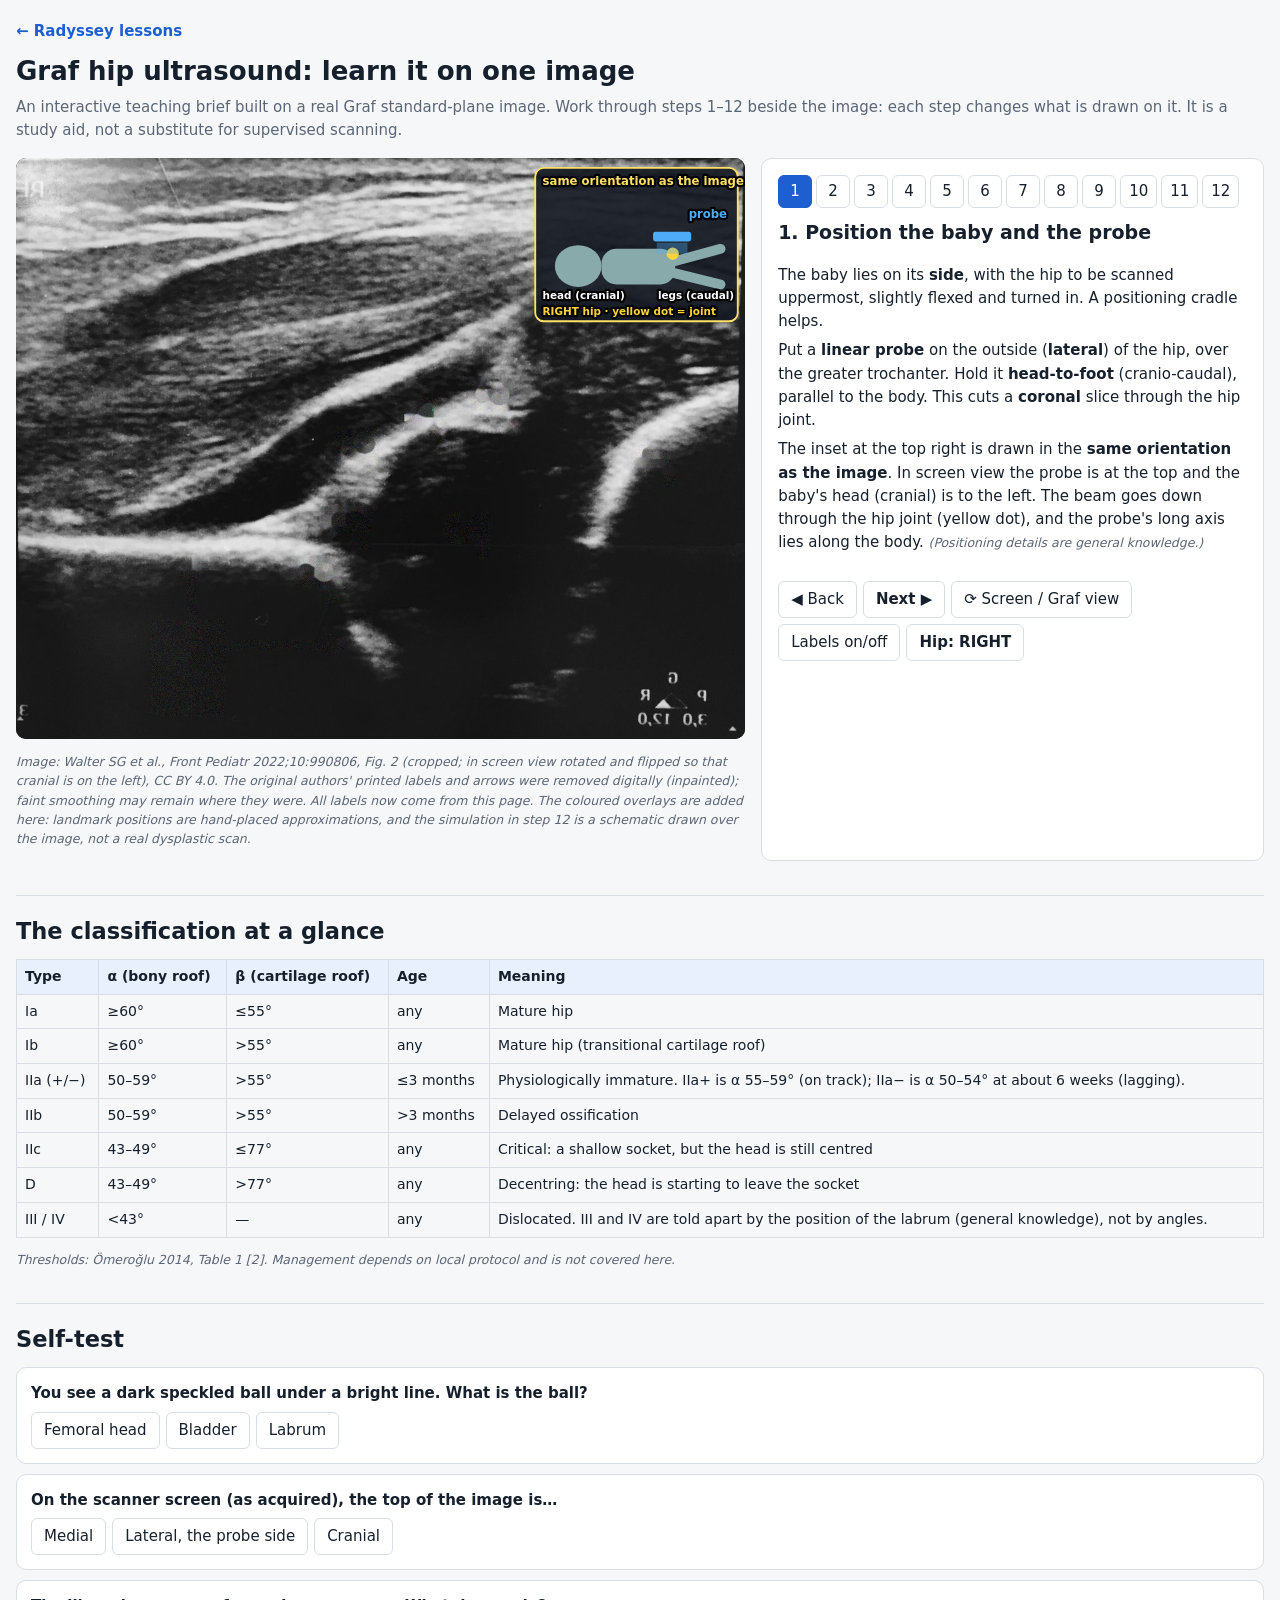
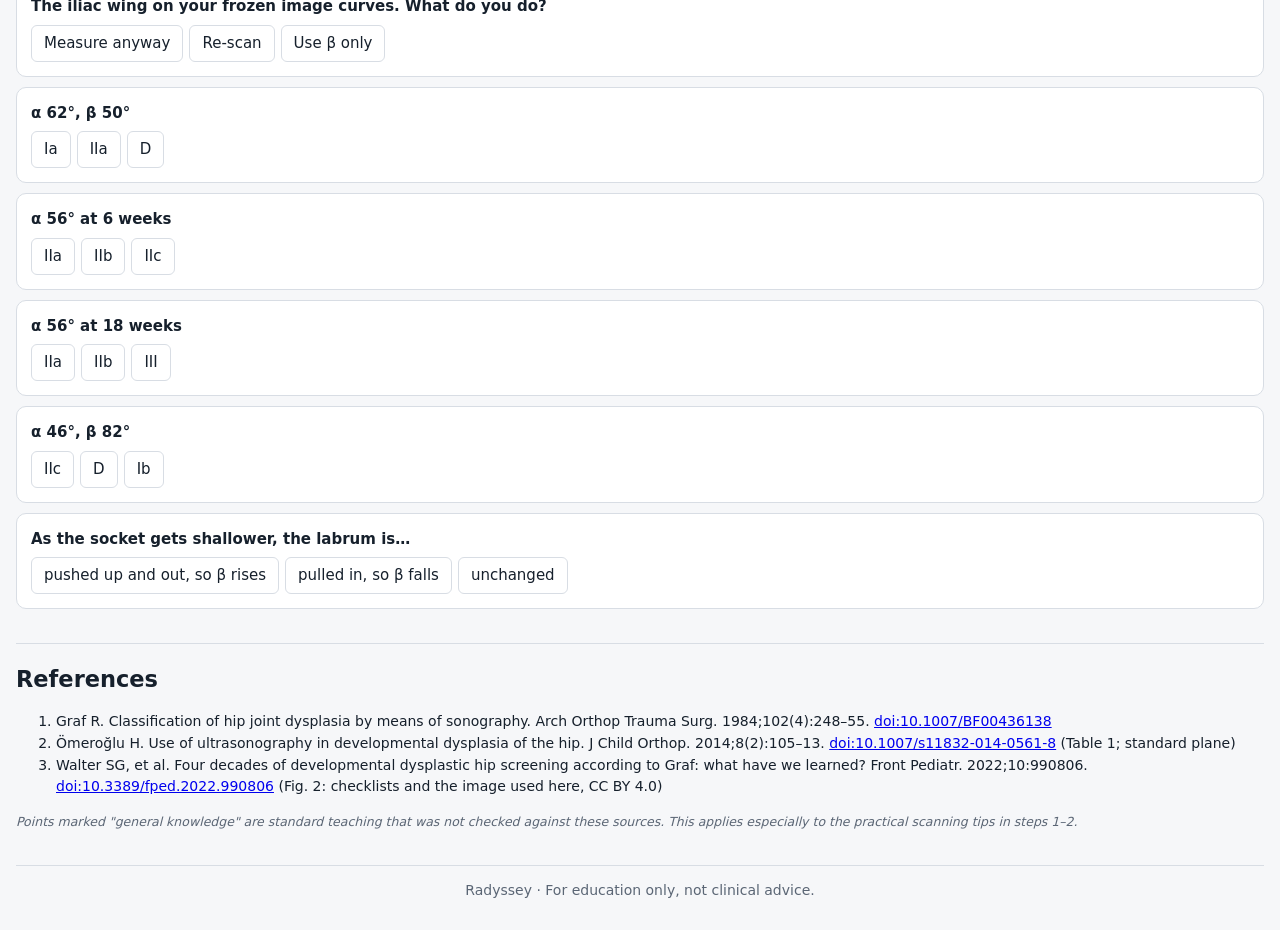
==== site/lessons/graf-hip-ultrasound/index.html @ 78a5dc09 "Launch Radyssey: Quarto site, Graf hip ultrasound lesson, launch video - Quarto blog in site/ with l" ====
<!doctype html>
<html lang="en"><head><meta charset="utf-8"><meta name="viewport" content="width=device-width, initial-scale=1">
<title>Graf Hip Ultrasound</title>
<style>
:root{--bg:#f6f7f9;--panel:#fff;--ink:#16202c;--muted:#5b6675;--line:#d8dde4;--accent:#1d5fd1;--accent-soft:#e8f0fd;--ok:#2f9e44;--bad:#c92a2a}
@media (prefers-color-scheme:dark){:root:not([data-theme="light"]){--bg:#11161d;--panel:#18202a;--ink:#e6ebf1;--muted:#9aa6b4;--line:#2c3744;--accent:#6ea2ff;--accent-soft:#1d2a3d;--ok:#5fd17a;--bad:#ff6b6b}}
:root[data-theme="dark"]{--bg:#11161d;--panel:#18202a;--ink:#e6ebf1;--muted:#9aa6b4;--line:#2c3744;--accent:#6ea2ff;--accent-soft:#1d2a3d;--ok:#5fd17a;--bad:#ff6b6b}
*{box-sizing:border-box}body{margin:0;background:var(--bg);color:var(--ink);font:15px/1.55 system-ui,"Segoe UI",sans-serif}
.wrap{max-width:1280px;margin:0 auto;padding:20px 16px}
h1{font-size:26px;margin:0 0 4px}h2{margin:34px 0 10px;border-top:1px solid var(--line);padding-top:18px}.sub{color:var(--muted);margin:0}
.app{display:grid;grid-template-columns:minmax(0,1.45fr) minmax(300px,1fr);gap:16px;margin-top:16px}
.pane{background:#000;border-radius:10px;overflow:hidden;position:relative}
#us{width:100%;height:auto;display:block;touch-action:none;user-select:none}
.side{background:var(--panel);border:1px solid var(--line);border-radius:10px;padding:16px;display:flex;flex-direction:column;gap:10px}
.steps{display:flex;flex-wrap:wrap;gap:4px}.steps button{min-width:34px;padding:4px 8px}
.steps button.on{background:var(--accent);color:#fff;border-color:var(--accent)}
button{font:inherit;padding:6px 12px;border-radius:6px;border:1px solid var(--line);background:var(--panel);color:var(--ink);cursor:pointer}button:hover{border-color:var(--accent)}
.stitle{font-size:19px;font-weight:700;margin:0}.stext p{margin:6px 0}.stext ul,.stext ol{margin:6px 0;padding-left:20px}
.read{background:var(--accent-soft);border-radius:8px;padding:10px 12px}.big{font-size:22px;font-weight:700}
.row{display:flex;flex-wrap:wrap;gap:6px;align-items:center}
.ctl{display:grid;grid-template-columns:auto 1fr auto;gap:6px 10px;align-items:center}.ctl input{width:100%}
.gk{color:var(--muted);font-size:12.5px;font-style:italic}
table{border-collapse:collapse;width:100%;font-size:14px}th,td{border:1px solid var(--line);padding:6px 8px;text-align:left;vertical-align:top}th{background:var(--accent-soft)}
.card{background:var(--panel);border:1px solid var(--line);border-radius:10px;padding:14px;margin:10px 0}
.q .opts{display:flex;flex-wrap:wrap;gap:6px;margin-top:6px}
@media (max-width:900px){.app{grid-template-columns:1fr}.pane{position:sticky;top:0;z-index:3;box-shadow:0 6px 16px rgba(0,0,0,.45)}.wrap{padding:10px 10px}h1{font-size:21px}.side{padding:12px}.steps button{min-width:38px;padding:7px 8px}button{padding:8px 12px}table{display:block;overflow-x:auto;white-space:nowrap}.stext{font-size:15px}}
.home{display:inline-block;margin:0 0 8px;color:var(--accent);text-decoration:none;font-weight:600}
.foot{margin:34px 0 8px;border-top:1px solid var(--line);padding-top:14px;color:var(--muted);font-size:14px;text-align:center}
</style></head><body><div class="wrap">
<a class="home" href="../../index.html" target="_top">← Radyssey lessons</a>
<h1>Graf hip ultrasound: learn it on one image</h1>
<p class="sub">An interactive teaching brief built on a real Graf standard-plane image. Work through steps 1–12 beside the image: each step changes what is drawn on it. It is a study aid, not a substitute for supervised scanning.</p>

<div class="app">
<div><div class="pane"><svg id="us" viewBox="40 15 1188 947" role="img" aria-label="Interactive infant hip ultrasound with Graf overlays"></svg></div>
<p class="gk">Image: Walter SG et al., Front Pediatr 2022;10:990806, Fig. 2 (cropped; in screen view rotated and flipped so that cranial is on the left), CC BY 4.0. The original authors' printed labels and arrows were removed digitally (inpainted); faint smoothing may remain where they were. All labels now come from this page. The coloured overlays are added here: landmark positions are hand-placed approximations, and the simulation in step 12 is a schematic drawn over the image, not a real dysplastic scan.</p></div>
<div class="side">
<div class="steps" id="steps"></div>
<p class="stitle" id="stitle"></p>
<div class="stext" id="stext"></div>
<div id="extra"></div>
<div class="row"><button id="prev">◀ Back</button><button id="next" style="font-weight:700">Next ▶</button>
<button id="view">⟳ Screen / Graf view</button><button id="labs">Labels on/off</button><button id="side" style="font-weight:700">Hip: RIGHT</button></div>
</div></div>

<h2 id="table">The classification at a glance</h2>
<table><tr><th>Type</th><th>α (bony roof)</th><th>β (cartilage roof)</th><th>Age</th><th>Meaning</th></tr>
<tr><td>Ia</td><td>≥60°</td><td>≤55°</td><td>any</td><td>Mature hip</td></tr>
<tr><td>Ib</td><td>≥60°</td><td>&gt;55°</td><td>any</td><td>Mature hip (transitional cartilage roof)</td></tr>
<tr><td>IIa (+/−)</td><td>50–59°</td><td>&gt;55°</td><td>≤3 months</td><td>Physiologically immature. IIa+ is α 55–59° (on track); IIa− is α 50–54° at about 6 weeks (lagging).</td></tr>
<tr><td>IIb</td><td>50–59°</td><td>&gt;55°</td><td>&gt;3 months</td><td>Delayed ossification</td></tr>
<tr><td>IIc</td><td>43–49°</td><td>≤77°</td><td>any</td><td>Critical: a shallow socket, but the head is still centred</td></tr>
<tr><td>D</td><td>43–49°</td><td>&gt;77°</td><td>any</td><td>Decentring: the head is starting to leave the socket</td></tr>
<tr><td>III / IV</td><td>&lt;43°</td><td>—</td><td>any</td><td>Dislocated. III and IV are told apart by the position of the labrum (general knowledge), not by angles.</td></tr></table>
<p class="gk">Thresholds: Ömeroğlu 2014, Table 1 [2]. Management depends on local protocol and is not covered here.</p>

<h2 id="quiz">Self-test</h2><div id="quizbox"></div>

<h2 id="refs">References</h2>
<ol style="font-size:14px">
<li>Graf R. Classification of hip joint dysplasia by means of sonography. Arch Orthop Trauma Surg. 1984;102(4):248–55. <a href="https://doi.org/10.1007/BF00436138">doi:10.1007/BF00436138</a></li>
<li>Ömeroğlu H. Use of ultrasonography in developmental dysplasia of the hip. J Child Orthop. 2014;8(2):105–13. <a href="https://doi.org/10.1007/s11832-014-0561-8">doi:10.1007/s11832-014-0561-8</a> (Table 1; standard plane)</li>
<li>Walter SG, et al. Four decades of developmental dysplastic hip screening according to Graf: what have we learned? Front Pediatr. 2022;10:990806. <a href="https://doi.org/10.3389/fped.2022.990806">doi:10.3389/fped.2022.990806</a> (Fig. 2: checklists and the image used here, CC BY 4.0)</li>
</ol>
<p class="gk">Points marked "general knowledge" are standard teaching that was not checked against these sources. This applies especially to the practical scanning tips in steps 1–2.</p>
<p class="foot">Radyssey · For education only, not clinical advice.</p>
</div>
<script>
(function(){
var NS="http://www.w3.org/2000/svg",R=Math.PI/180,SV=document.getElementById("us");
function el(t,a,p){var e=document.createElementNS(NS,t);for(var k in a)e.setAttribute(k,a[k]);if(p)p.appendChild(e);return e}
var K=1;function txt(p,x,y,s,col,size){var t=el("text",{x:x,y:y},p);t.textContent=s;t.setAttribute("style","fill:"+(col||"#fff")+";font:700 "+((size||28)*(p===SV?K:1))+"px system-ui,sans-serif;paint-order:stroke;stroke:#000;stroke-width:7px;stroke-linejoin:round");return t}
function sub(a,b){return[a[0]-b[0],a[1]-b[1]]}function nrm(v){var l=Math.hypot(v[0],v[1])||1;return[v[0]/l,v[1]/l]}
function classify(a,b,w){
 if(a>=60)return b<=55?["Ia","Mature hip."]:["Ib","Mature hip, transitional cartilage roof."];
 if(a>=50)return w<=13?["IIa"+(a>=55?"+":"−"),"Physiologically immature. Normal for age under 3 months; check that it matures."]:["IIb","Delayed ossification: the same α is not normal after 3 months."];
 if(a>=43)return b<=77?["IIc","Critical. The socket is shallow, but the head is still centred."]:["D","Decentring. The head is starting to leave the shallow socket."];
 return["III / IV","Dislocated. The socket is too shallow to hold the head."];}

/* landmarks, in Graf-view image coordinates (image is 1000 x 1300) */
var LM={wingTop:[652,170],rim:[640,492],ll:[805,612],lab:[515,612],head:[640,770],
 roof:[725,550],cart:[575,555],caps:[470,700],fold:[445,800],chb:[600,1000]};
var HSTART={b1:[652,170],b2:[646,390],ll:[805,612],rim:[640,492],lab:[515,612]},H=JSON.parse(JSON.stringify(HSTART));
var SIDE="R",MODE="screen",LABS=true,AGE=6,SIMA=64,step=0,drag=null;
function T(p){return MODE==="screen"?[p[1],p[0]]:(SIDE==="L"?[977-p[0],p[1]]:p)}
function Ti(p){return MODE==="screen"?[p[1],p[0]]:(SIDE==="L"?[977-p[0],p[1]]:p)}

var S=[
{t:"1. Position the baby and the probe",l:["inset"],
 x:"<p>The baby lies on its <b>side</b>, with the hip to be scanned uppermost, slightly flexed and turned in. A positioning cradle helps.</p><p>Put a <b>linear probe</b> on the outside (<b>lateral</b>) of the hip, over the greater trochanter. Hold it <b>head-to-foot</b> (cranio-caudal), parallel to the body. This cuts a <b>coronal</b> slice through the hip joint.</p><p>The inset at the top right is drawn in the <b>same orientation as the image</b>. In screen view the probe is at the top and the baby's head (cranial) is to the left. The beam goes down through the hip joint (yellow dot), and the probe's long axis lies along the body. <span class='gk'>(Positioning details are general knowledge.)</span></p>"},
{t:"2. Know your orientation on the screen",l:["inset","compass"],
 x:"<p>The image opens in <b>screen view</b>, as acquired. The yellow arrows give the directions:</p><ul><li><b>Top</b> = where the probe touches the skin: <b>lateral</b>.</li><li><b>Bottom</b> = deep: <b>medial</b>, towards the pelvis.</li><li><b>Left</b> = <b>cranial</b>: towards the baby's head and the iliac crest. <b>Right</b> = <b>caudal</b>: towards the femur. This is the usual set-up, with the probe marker towards the head. If the marker is reversed, the sides swap, so check the femur and ilium on every scan.</li></ul><p>Press <b>⟳ Screen / Graf view</b> to rotate the image 90°. That is the Graf standard display, which looks like an AP X-ray of a right hip: cranial up, lateral on the left. Most papers, and the rest of this brief, think in that view.</p><p><b>Hip: RIGHT / LEFT.</b> For the left hip the baby lies on its right side. With the probe marker towards the head, the <b>screen image looks the same for either hip</b>: lateral up, cranial left. Only the Graf view differs. Shown like an AP X-ray of that hip, a left hip has lateral on the <b>right</b>. <span class='gk'>(Some labs display every hip in the right-hip orientation. Follow your local convention; general knowledge.)</span></p>"},
{t:"3. Find the femoral head",l:["compass","head"],
 x:"<p>Look for a <b>round, dark (hypoechoic) ball with fine speckles</b> (dashed green). In infants it is mostly cartilage, which is why it is dark and not bright like bone.</p><p>Below it is the bright, curved <b>chondro-osseous border</b> (1), where the femoral neck is ossifying. Centre the head on the screen.</p>"},
{t:"4. Find the iliac wing: it must be straight",l:["compass","head","wing"],
 x:"<p>Above the head, the <b>outer surface of the ilium</b> is a bright straight line (orange).</p><p>Tilt or rotate the probe until this line is <b>straight and parallel to the probe face</b>, which is horizontal in screen view. If it curves or slopes, you are too far anterior or posterior. <span class='gk'>(Probe-correction tips: general knowledge.)</span></p>"},
{t:"5. Bony roof, bony rim and lower limb",l:["compass","head","wing","roof"],
 x:"<p>Follow the iliac wing down towards the joint. At the <b>bony rim</b> (8, yellow dot), the straight line turns into the <b>bony roof</b> (7), the bright curve that forms the bony socket over the head.</p><p>Deep in the socket the roof ends at the <b>lower limb of the os ilium</b> (blue dot): a small bright point. If it is missing, the plane is wrong.</p>"},
{t:"6. The full anatomy checklist",l:["compass","anat"],
 x:"<p>Graf's rule is to name every structure before measuring anything [3]:</p><ol><li>Chondro-osseous border</li><li>Femoral head</li><li>Synovial fold</li><li>Joint capsule</li><li>Labrum (the lip at the edge of the socket)</li><li>Cartilage roof (grey, between the bony rim and the labrum)</li><li>Bony roof</li><li>Bony rim (the turning point)</li></ol><p>The numbers on the image are drawn by this page. The source image's own labels were removed digitally. Toggle <b>Labels</b> to test yourself. On a phone only the numbers are shown, to save space; match them to the list.</p>"},
{t:"7. Usability check: is this image measurable?",l:["compass","usab"],
 x:"<p>Three things must <b>all</b> be visible, or the image may not be measured [2,3]:</p><ol><li><b>Lower limb</b> of the os ilium</li><li><b>Straight iliac wing</b> (the plane is right)</li><li><b>Labrum</b></li></ol><p>Freeze the image only when all three are present. If one is missing, adjust the probe and scan again. Dislocated hips can be described, but not measured, off-plane [2].</p>"},
{t:"8. Line ① the baseline",l:["compass","m1"],
 x:"<p>Draw the <b>baseline</b> (red) along the straight outer contour of the iliac wing and extend it. Both angles are measured from it.</p><p>Drag the two <b>red handles</b> onto the wing and try it yourself.</p>"},
{t:"9. Line ② the bony roof line and α",l:["compass","m1","m2"],
 x:"<p>From the <b>lower limb</b> (blue handle), draw a line that just touches the <b>bony roof</b> at the <b>bony rim</b> (yellow handle).</p><p><b>α</b> is the angle between this line and the baseline. It measures how <b>deep the bony socket is</b>: a bigger α means a flatter, more horizontal roof and better cover. Mature is ≥60°.</p>"},
{t:"10. Line ③ the cartilage roof line and β",l:["compass","m1","m2","m3"],
 x:"<p>From the <b>bony rim</b>, draw a line through the <b>centre of the labrum</b> (green handle).</p><p><b>β</b> is the angle between this line and the baseline. It shows how much the <b>cartilage roof</b> has to cover. When the head pushes outwards, the labrum is lifted and β rises.</p>"},
{t:"11. Measure it yourself and classify",l:["compass","m1","m2","m3","read"],
 x:"<p>Drag all five handles onto the landmarks. α, β and the type update live. Set the baby's <b>age</b>: α of 50–59° is IIa up to 3 months and IIb after.</p><p>Notice how a few millimetres of handle error shifts α by several degrees. That is why the standard plane and exact landmarks matter.</p>",ctl:"age"},
{t:"12. See what a shallow socket looks like",l:["compass","sim","read"],
 x:"<p>Move the <b>α slider</b> to make the bony socket shallower. The overlay redraws over the image:</p><ul><li>the <b>bony roof</b> (blue) gets steeper;</li><li>the <b>bony socket</b> (shaded) loses depth;</li><li>the <b>femoral head</b> drifts outwards and upwards;</li><li>the <b>labrum</b> is pushed up, so β rises.</li></ul><p>Watch the type go from Ia → IIa → IIc → D → III/IV. <span class='gk'>(A schematic drawn on top of the real image; real dysplastic hips vary.)</span></p>",ctl:"sim"}];

function angles(P){var u=nrm(sub(P.b2,P.b1));if(u[1]<0)u=[-u[0],-u[1]];var w=nrm(sub(P.rim,P.ll)),c=nrm(sub(P.lab,P.rim));
 return{a:Math.acos(Math.min(1,Math.abs(u[0]*w[0]+u[1]*w[1])))/R,b:Math.acos(Math.max(-1,Math.min(1,u[0]*c[0]+u[1]*c[1])))/R}}
function longLine(g,a,b,col,dash,w){var d=nrm(sub(b,a));el("line",{x1:a[0]-d[0]*1600,y1:a[1]-d[1]*1600,x2:a[0]+d[0]*1600,y2:a[1]+d[1]*1600,stroke:col,"stroke-width":w||6,"stroke-dasharray":dash||""},g)}
function dot(g,p,col,r){el("circle",{cx:p[0],cy:p[1],r:r||13,fill:col,stroke:"#000","stroke-width":3},g)}
function lab(p,s,col,dx,dy){if(!LABS)return;if(K>1.6&&/^\d /.test(s))s=s.split(" ")[0];var q=T(p),w=s.length*15*K,mx=MODE==="screen"?1228:962,x=q[0]+(dx||22)*K;if(x+w>mx-6)x=q[0]-w-22*K;if(x<(MODE==="screen"?44:18))x=MODE==="screen"?44:18;txt(SV,x,q[1]+(dy||-16)*K,s,col)}
function render(){
 var cw=SV.clientWidth||800;K=Math.max(1,((MODE==="screen"?1188:947)/cw)*15/28);
 var st=S[step],L={};st.l.forEach(function(k){L[k]=1});
 while(SV.firstChild)SV.removeChild(SV.firstChild);
 SV.setAttribute("viewBox",MODE==="screen"?"40 15 1188 947":"15 40 947 1188");
 var g=el("g",{transform:MODE==="screen"?"matrix(0,1,1,0,0,0)":(SIDE==="L"?"matrix(-1,0,0,1,977,0)":"")},SV);
 var im=el("image",{x:15,y:40,width:947,height:1188,href:"Graf_us_Walter2022_clean.jpg"},g);im.setAttributeNS("http://www.w3.org/1999/xlink","href","Graf_us_Walter2022_clean.jpg");
 if(L.head||L.anat)el("circle",{cx:LM.head[0],cy:LM.head[1],r:160,fill:"#63e6be","fill-opacity":.12,stroke:"#63e6be","stroke-width":6,"stroke-dasharray":"18 10"},g);
 if(L.wing)el("line",{x1:LM.wingTop[0],y1:LM.wingTop[1]-120,x2:LM.rim[0],y2:LM.rim[1],stroke:"#ff922b","stroke-width":12,"stroke-linecap":"round",opacity:.8},g);
 if(L.roof){el("path",{d:"M"+LM.rim+" Q720,520 "+LM.ll,stroke:"#ffffff","stroke-width":10,fill:"none",opacity:.85},g);dot(g,LM.rim,"#ffd43b");dot(g,LM.ll,"#4dabf7")}
 if(L.usab)[LM.ll,[649,280],LM.lab].forEach(function(p){el("circle",{cx:p[0],cy:p[1],r:36,fill:"none",stroke:"#ff922b","stroke-width":8},g)});
 var P=H;
 if(L.m1)longLine(g,P.b1,P.b2,"#ff6b6b");
 if(L.m2)longLine(g,P.ll,P.rim,"#4dabf7");
 if(L.m3)longLine(g,P.rim,P.lab,"#51cf66","26 12");
 var SIM=null;
 if(L.sim){var a=SIMA,rim=LM.rim,ll=[rim[0]+190*Math.sin(a*R),rim[1]+190*Math.cos(a*R)];
  var k=Math.max(0,60-a),hc=[LM.head[0]-k*4.2,LM.head[1]-k*5.4];
  var BT=[[34,105],[43,88],[45,82],[47,72],[50,63],[55,58],[60,52],[70,48]],bb=105;for(var z=1;z<BT.length;z++){if(a<=BT[z][0]){bb=BT[z-1][1]+(BT[z][1]-BT[z-1][1])*(a-BT[z-1][0])/(BT[z][0]-BT[z-1][0]);break}}var labp=[rim[0]-150*Math.sin(bb*R),rim[1]+150*Math.cos(bb*R)];
  el("path",{d:"M"+rim+" L"+ll+" L1000,"+(ll[1]+40)+" L1000,"+(rim[1]-150)+" L"+rim[0]+","+(rim[1]-150)+"Z",fill:"#ffd8a8","fill-opacity":.35,stroke:"none"},g);
  el("circle",{cx:hc[0],cy:hc[1],r:160,fill:"#63e6be","fill-opacity":.18,stroke:"#63e6be","stroke-width":6,"stroke-dasharray":"18 10"},g);
  longLine(g,[646,170],rim,"#ff6b6b");longLine(g,ll,rim,"#4dabf7");longLine(g,rim,labp,"#51cf66","26 12");
  el("path",{d:"M"+(labp[0]-30)+","+(labp[1]-20)+" l60,10 l-25,45z",fill:"#ff8787"},g);dot(g,ll,"#4dabf7");dot(g,rim,"#ffd43b");
  SIM={a:a,b:bb,hc:hc,lab:labp,ll:ll}}
 if(L.head||L.anat)lab([LM.head[0]-60,LM.head[1]+40],L.anat?"2 femoral head":"femoral head","#63e6be");
 if(L.wing)lab(LM.wingTop,"iliac wing (must be straight)","#ff922b");
 if(L.roof){lab(LM.rim,"bony rim (8)","#ffd43b");lab(LM.ll,"lower limb of ilium","#4dabf7",22,40);lab(LM.roof,"bony roof (7)","#fff",22,-30)}
 if(L.anat){[[LM.chb,"1 chondro-osseous border","#ffd43b"],[LM.fold,"3 synovial fold","#ffd43b"],[LM.caps,"4 joint capsule","#ffd43b"],[LM.lab,"5 labrum","#ff8787"],[LM.cart,"6 cartilage roof","#a5d8ff"],[LM.roof,"7 bony roof","#fff"],[LM.rim,"8 bony rim","#ffd43b"],[LM.ll,"lower limb","#4dabf7"]].forEach(function(d){var q=T(d[0]);el("circle",{cx:q[0],cy:q[1],r:9,fill:d[2],stroke:"#000","stroke-width":3},SV);lab(d[0],d[1],d[2])})}
 if(L.usab){lab(LM.ll,"① lower limb","#ff922b",40,10);lab([649,280],"② straight iliac wing","#ff922b",40,10);lab(LM.lab,"③ labrum","#ff922b",40,10)}
 if(SIM){lab(SIM.hc,"femoral head","#63e6be",-60,0);lab(SIM.lab,"labrum","#ff8787",30,0);lab(SIM.ll,"bony roof","#4dabf7",20,30);var q=T([820,300]);txt(SV,q[0]-100,q[1],"bony socket","#ffd8a8")}
 var mh=L.m3?["b1","b2","ll","rim","lab"]:L.m2?["b1","b2","ll","rim"]:L.m1?["b1","b2"]:[];
 var HC={b1:"#ff6b6b",b2:"#ff6b6b",ll:"#4dabf7",rim:"#ffd43b",lab:"#51cf66"},HN={b1:"baseline",b2:"baseline",ll:"lower limb",rim:"bony rim",lab:"labrum centre"};
 mh.forEach(function(h){var q=T(P[h]);var c=el("circle",{cx:q[0],cy:q[1],r:24*Math.max(1,K*1.3),fill:HC[h],"fill-opacity":.35,stroke:HC[h],"stroke-width":6,style:"cursor:grab"},SV);
  c.addEventListener("pointerdown",function(e){drag=h;SV.setPointerCapture(e.pointerId);e.preventDefault()});lab(P[h],HN[h],HC[h],30,-20)});
 if(L.compass){var c=MODE==="screen"?[["↑ LATERAL (probe / skin)",470,50],["↓ MEDIAL (deep)",520,950],["← CRANIAL (head, ilium)",48,520],["caudal (femur) →",1000,520]]:
  (SIDE==="R"?[["↑ CRANIAL",420,80],["↓ caudal",440,1215],["← LATERAL (probe)",22,700],["medial →",820,700]]:[["↑ CRANIAL",420,80],["↓ caudal",440,1215],["← medial",22,700],["LATERAL (probe) →",680,700]]);
  var mxc=MODE==="screen"?1228:962,mnc=MODE==="screen"?44:18;c.forEach(function(d){var w=d[0].length*16*K,x=Math.max(mnc,Math.min(d[1],mxc-w-8));txt(SV,x,d[2],d[0],"#ffe066",30)})}
 if(L.inset){
  /* The inset is drawn in the same orientation as the image: screen view = probe up, cranial right;
     Graf view = cranial up, probe (lateral) left. Base drawing: head right, legs left, probe on top. */
  var scr=MODE==="screen",W=scr?1228:962,bw=scr?330:250,bh=scr?250:380,kk=Math.min(K,1.5),ig=el("g",{transform:"translate("+(W-bw*kk-12)+","+((scr?31:56)+48*(K-1))+") scale("+kk+")"},SV);
  el("rect",{x:0,y:0,width:bw,height:bh,rx:14,fill:"rgba(20,26,34,.92)",stroke:"#ffe066","stroke-width":3},ig);
  var bg=el("g",{transform:scr?"translate(320,40) scale(-1,1)":(SIDE==="R"?"translate(40,360) rotate(-90)":"translate("+bw+",0) scale(-1,1) translate(40,360) rotate(-90)")},ig);
  el("ellipse",{cx:250,cy:120,rx:38,ry:34,fill:"#8aa"},bg);el("rect",{x:92,y:92,width:120,height:58,rx:24,fill:"#8aa"},bg);
  el("path",{d:"M92,112 L18,92 M92,132 L18,150",stroke:"#8aa","stroke-width":16,"stroke-linecap":"round"},bg);
  el("circle",{cx:96,cy:100,r:10,fill:"#ffd43b"},bg);
  el("rect",{x:66,y:64,width:62,height:16,rx:4,fill:"#4dabf7"},bg);
  el("path",{d:"M72,82 L122,82 L122,100 L72,100Z",fill:"#4dabf7","fill-opacity":.35},bg);
  if(scr){txt(ig,12,28,"same orientation as the image","#ffe066",19);txt(ig,250,82,"probe","#4dabf7",19);txt(ig,12,214,"head (cranial)","#fff",17);
   txt(ig,200,214,"legs (caudal)","#fff",17);txt(ig,12,240,(SIDE==="R"?"RIGHT":"LEFT")+" hip · yellow dot = joint","#ffd43b",17)}
  else{txt(ig,12,28,"same orientation","#ffe066",19);txt(ig,12,50,"as the image","#ffe066",19);txt(ig,200,112,"head","#fff",19);txt(ig,200,134,"(cranial)","#fff",17);txt(ig,140,362,"legs (caudal)","#fff",17);txt(ig,SIDE==="R"?8:bw-62,250,"probe","#4dabf7",19);txt(ig,12,72,(SIDE==="R"?"RIGHT":"LEFT")+" hip","#ffd43b",17);txt(ig,150,240,"● hip","#ffd43b",17)}}
 var st2="";
 if(L.read&&!SIM){var A=angles(P),cl=classify(A.a,A.b,AGE);st2='<div class="read"><span class="big" style="color:#4dabf7">α '+A.a.toFixed(0)+'°</span> · <span class="big" style="color:#51cf66">β '+A.b.toFixed(0)+'°</span><div class="big">Type '+cl[0]+'</div>'+cl[1]+'</div>'}
 if(SIM){var cl2=classify(SIM.a,SIM.b,AGE);st2='<div class="read"><span class="big" style="color:#4dabf7">α '+SIM.a+'°</span> · <span class="big" style="color:#51cf66">β ≈'+SIM.b.toFixed(0)+'°</span><div class="big">Type '+cl2[0]+'</div>'+cl2[1]+'</div>'}
 var ro=document.getElementById("readout");if(ro)ro.innerHTML=st2;}
function setStep(i){step=Math.max(0,Math.min(S.length-1,i));var st=S[step];
 document.getElementById("stitle").textContent=st.t;document.getElementById("stext").innerHTML=st.x;
 var ex='<div id="readout"></div>';
 if(st.ctl==="age")ex+='<div class="ctl"><label for="age">Age</label><input id="age" type="range" min="1" max="24" value="'+AGE+'"><span id="agev">'+AGE+' wk</span></div><div class="row"><button id="reset">Reset handles</button></div>';
 if(st.ctl==="sim")ex+='<div class="ctl"><label for="sima">α</label><input id="sima" type="range" min="34" max="70" value="'+SIMA+'"><span id="simv">'+SIMA+'°</span></div><div class="row"><button data-a="66">Ia</button><button data-a="56">IIa</button><button data-a="47">IIc</button><button data-a="44">D</button><button data-a="37">III/IV</button></div>';
 document.getElementById("extra").innerHTML=ex;
 var a=document.getElementById("age");if(a)a.oninput=function(){AGE=+a.value;document.getElementById("agev").textContent=AGE+" wk";render()};
 var r=document.getElementById("reset");if(r)r.onclick=function(){H=JSON.parse(JSON.stringify(HSTART));render()};
 var s=document.getElementById("sima");if(s)s.oninput=function(){SIMA=+s.value;document.getElementById("simv").textContent=SIMA+"°";render()};
 document.querySelectorAll("#extra button[data-a]").forEach(function(b){b.onclick=function(){SIMA=+b.dataset.a;s.value=SIMA;document.getElementById("simv").textContent=SIMA+"°";render()}});
 document.querySelectorAll("#steps button").forEach(function(b,j){b.classList.toggle("on",j===step)});render()}
var sb=document.getElementById("steps");S.forEach(function(s,i){var b=document.createElement("button");b.textContent=i+1;b.title=s.t;b.onclick=function(){setStep(i)};sb.appendChild(b)});
document.getElementById("prev").onclick=function(){setStep(step-1)};document.getElementById("next").onclick=function(){setStep(step+1)};
document.getElementById("view").onclick=function(){MODE=MODE==="screen"?"graf":"screen";render()};
document.getElementById("labs").onclick=function(){LABS=!LABS;render()};
document.getElementById("side").onclick=function(){SIDE=SIDE==="R"?"L":"R";this.textContent="Hip: "+(SIDE==="R"?"RIGHT":"LEFT");render()};
SV.addEventListener("pointermove",function(e){if(!drag)return;var pt=SV.createSVGPoint();pt.x=e.clientX;pt.y=e.clientY;var q=pt.matrixTransform(SV.getScreenCTM().inverse());H[drag]=Ti([q.x,q.y]);render()});
SV.addEventListener("pointerup",function(){drag=null});SV.addEventListener("pointercancel",function(){drag=null});
var rz;window.addEventListener("resize",function(){clearTimeout(rz);rz=setTimeout(render,150)});
document.addEventListener("keydown",function(e){if(e.target.tagName==="INPUT")return;if(e.key==="ArrowRight")setStep(step+1);if(e.key==="ArrowLeft")setStep(step-1)});
var m=location.search.match(/step=(\d+)/),sa=location.search.match(/sima=(\d+)/);if(sa)SIMA=+sa[1];if(location.search.indexOf("graf")>-1)MODE="graf";if(location.search.indexOf("left")>-1){SIDE="L";document.getElementById("side").textContent="Hip: LEFT"}setStep(m?+m[1]-1:0);
var Q=[["You see a dark speckled ball under a bright line. What is the ball?",["Femoral head","Bladder","Labrum"],0,"In infants the femoral head is cartilage, so it is dark (hypoechoic)."],
["On the scanner screen (as acquired), the top of the image is…",["Medial","Lateral, the probe side","Cranial"],1,"The probe sits on the lateral hip, so the near field at the top is lateral."],
["The iliac wing on your frozen image curves. What do you do?",["Measure anyway","Re-scan","Use β only"],1,"It fails the usability check. Adjust the probe and re-scan."],
["α 62°, β 50°",["Ia","IIa","D"],0,"α ≥60° with β ≤55° is Ia."],
["α 56° at 6 weeks",["IIa","IIb","IIc"],0,"50–59° under 3 months is IIa (IIa+ because α ≥55°)."],
["α 56° at 18 weeks",["IIa","IIb","III"],1,"The same angle after 3 months is delayed ossification: IIb."],
["α 46°, β 82°",["IIc","D","Ib"],1,"α 43–49° with β >77° is D (decentring)."],
["As the socket gets shallower, the labrum is…",["pushed up and out, so β rises","pulled in, so β falls","unchanged"],0,"The head pushes the labrum away, so the cartilage roof line flattens and β rises."]];
var qb=document.getElementById("quizbox");Q.forEach(function(q){var d=document.createElement("div");d.className="q card";d.innerHTML="<b>"+q[0]+"</b>";var o=document.createElement("div");o.className="opts";var f=document.createElement("div");
 q[1].forEach(function(x,i){var b=document.createElement("button");b.textContent=x;b.onclick=function(){f.innerHTML=(i===q[2]?"<span style='color:var(--ok)'>✓ Correct.</span> ":"<span style='color:var(--bad)'>✗ Not quite.</span> ")+q[3]};o.appendChild(b)});d.appendChild(o);d.appendChild(f);qb.appendChild(d)});
})();
</script></body></html>
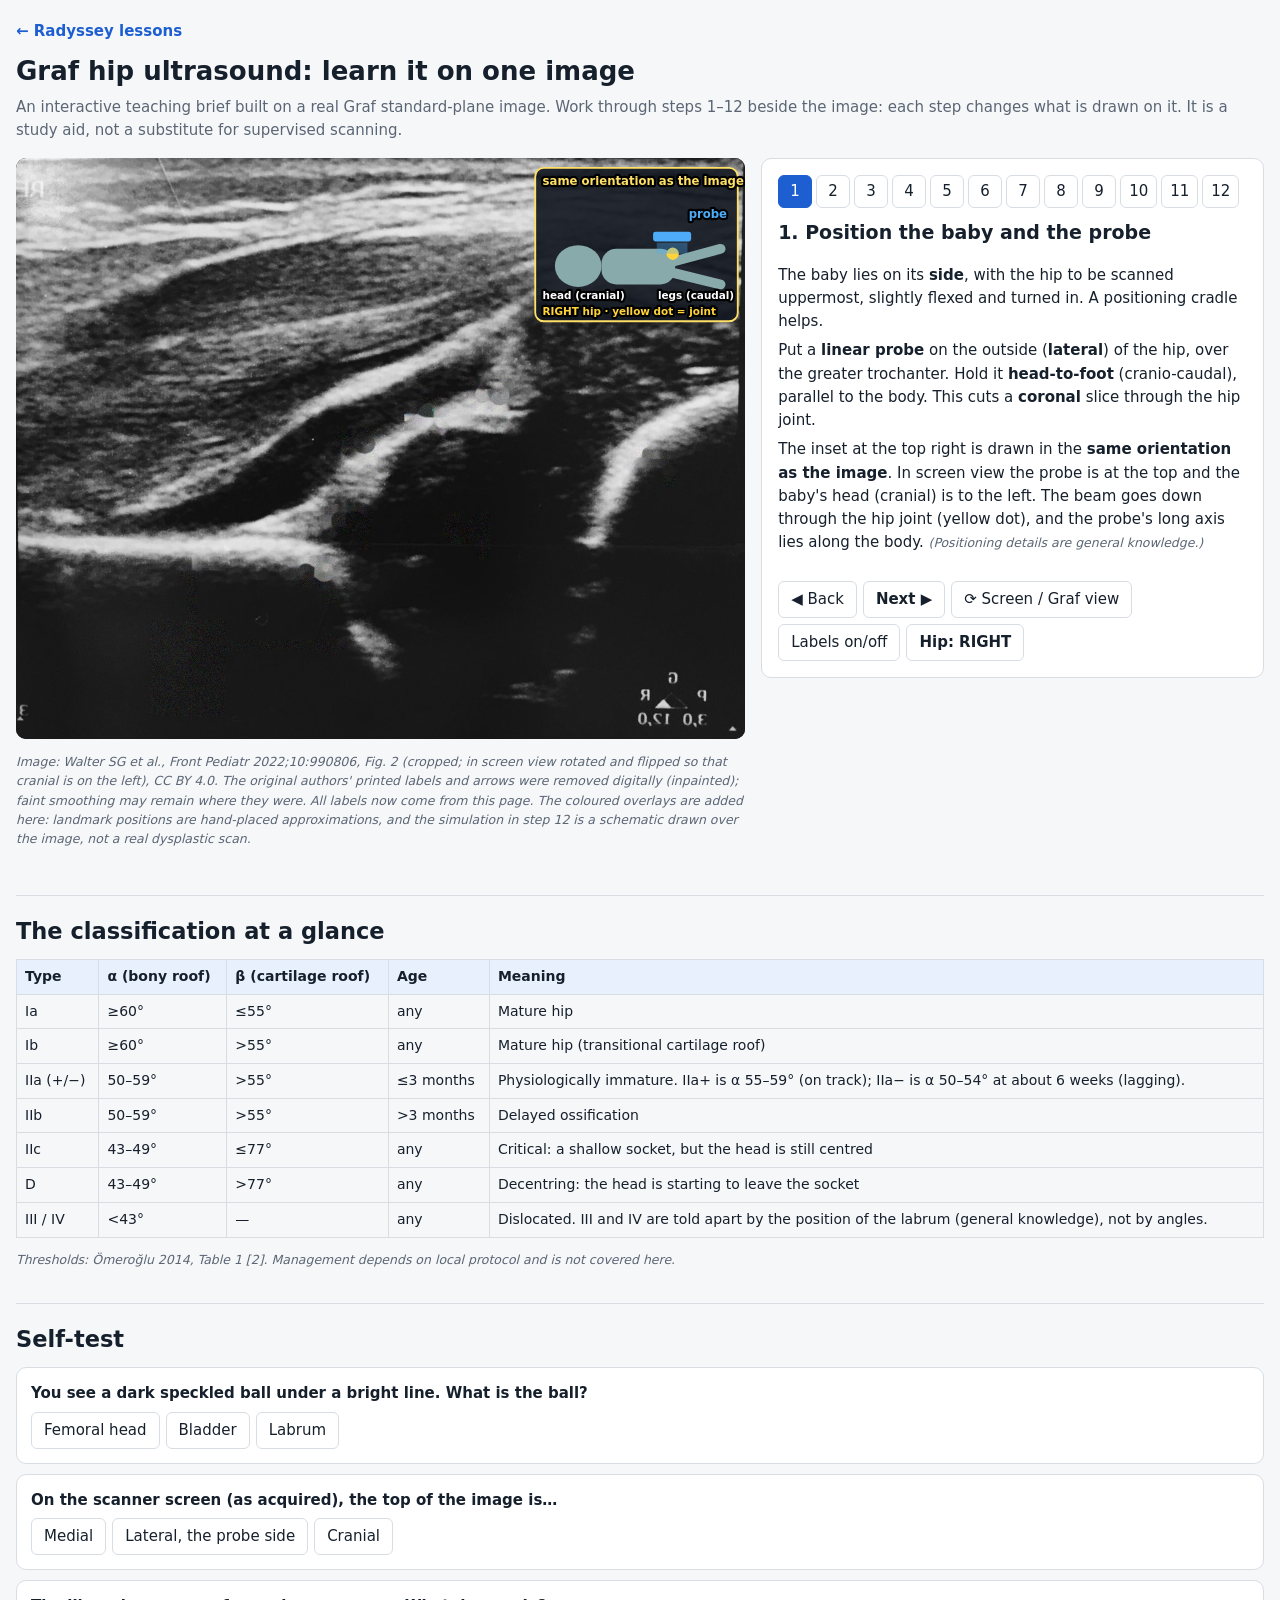
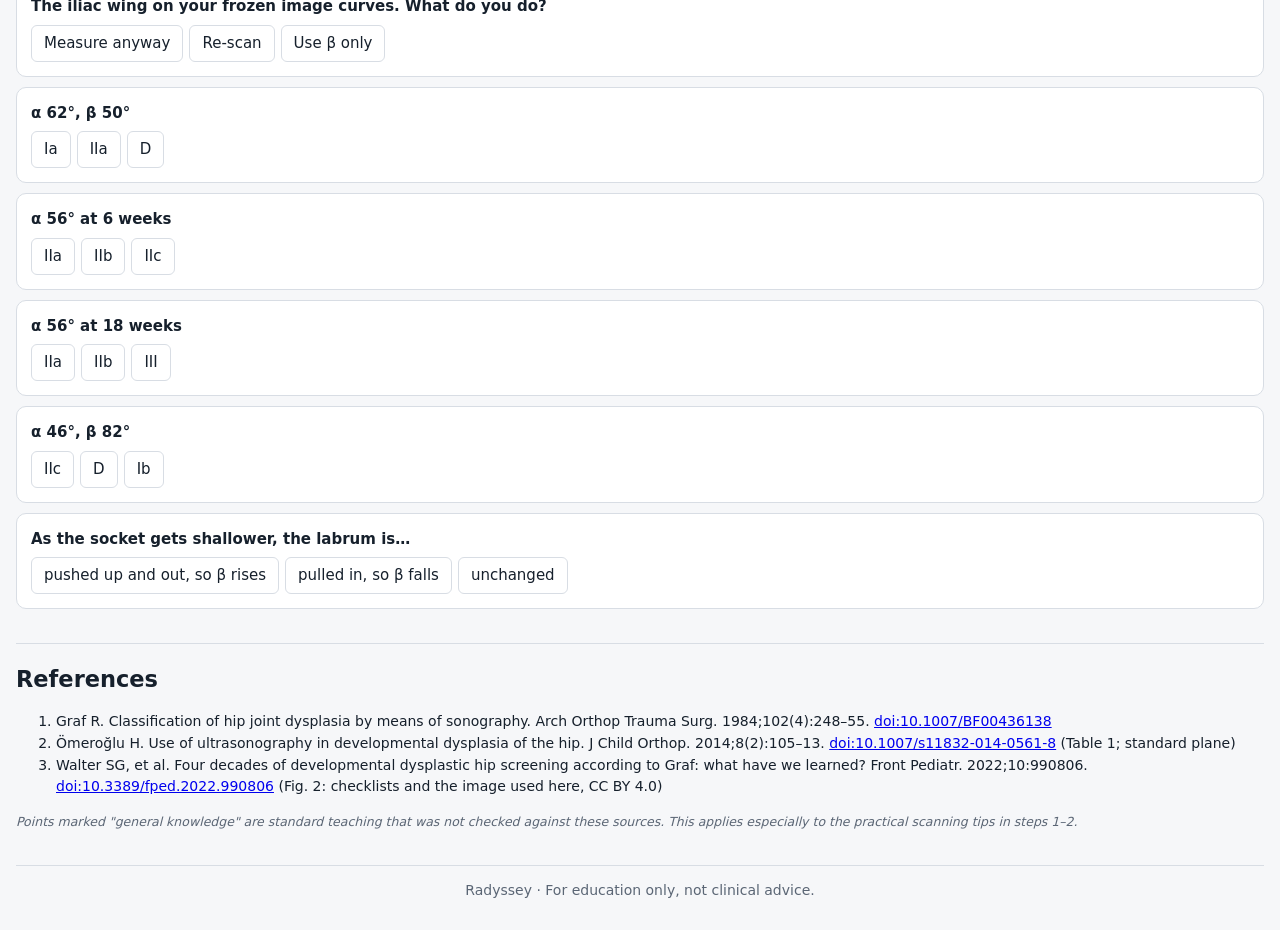
==== commit c0e53b5a: "Keep the lesson image pinned on phones while using the steps The sticky image pane sat inside a wrap" ====
--- a/site/lessons/graf-hip-ultrasound/index.html
+++ b/site/lessons/graf-hip-ultrasound/index.html
@@ -8,8 +8,10 @@
 *{box-sizing:border-box}body{margin:0;background:var(--bg);color:var(--ink);font:15px/1.55 system-ui,"Segoe UI",sans-serif}
 .wrap{max-width:1280px;margin:0 auto;padding:20px 16px}
 h1{font-size:26px;margin:0 0 4px}h2{margin:34px 0 10px;border-top:1px solid var(--line);padding-top:18px}.sub{color:var(--muted);margin:0}
-.app{display:grid;grid-template-columns:minmax(0,1.45fr) minmax(300px,1fr);gap:16px;margin-top:16px}
-.pane{background:#000;border-radius:10px;overflow:hidden;position:relative}
+.app{display:grid;grid-template-columns:minmax(0,1.45fr) minmax(300px,1fr);grid-template-rows:auto 1fr;gap:0 16px;margin-top:16px}
+.pane{background:#000;border-radius:10px;overflow:hidden;position:relative;grid-column:1;grid-row:1;align-self:start}
+.cap{grid-column:1;grid-row:2;align-self:start}
+.side{grid-column:2;grid-row:1/span 2;align-self:start}
 #us{width:100%;height:auto;display:block;touch-action:none;user-select:none}
 .side{background:var(--panel);border:1px solid var(--line);border-radius:10px;padding:16px;display:flex;flex-direction:column;gap:10px}
 .steps{display:flex;flex-wrap:wrap;gap:4px}.steps button{min-width:34px;padding:4px 8px}
@@ -23,7 +25,7 @@
 table{border-collapse:collapse;width:100%;font-size:14px}th,td{border:1px solid var(--line);padding:6px 8px;text-align:left;vertical-align:top}th{background:var(--accent-soft)}
 .card{background:var(--panel);border:1px solid var(--line);border-radius:10px;padding:14px;margin:10px 0}
 .q .opts{display:flex;flex-wrap:wrap;gap:6px;margin-top:6px}
-@media (max-width:900px){.app{grid-template-columns:1fr}.pane{position:sticky;top:0;z-index:3;box-shadow:0 6px 16px rgba(0,0,0,.45)}.wrap{padding:10px 10px}h1{font-size:21px}.side{padding:12px}.steps button{min-width:38px;padding:7px 8px}button{padding:8px 12px}table{display:block;overflow-x:auto;white-space:nowrap}.stext{font-size:15px}}
+@media (max-width:900px){.app{grid-template-columns:1fr;grid-template-rows:auto;gap:10px}.pane{position:sticky;top:0;z-index:3;box-shadow:0 6px 16px rgba(0,0,0,.45);grid-row:1}.side{grid-column:1;grid-row:2}.cap{grid-row:3;margin:0}#us{max-height:58vh}.wrap{padding:10px 10px}h1{font-size:21px}.side{padding:12px}.steps button{min-width:38px;padding:7px 8px}button{padding:8px 12px}table{display:block;overflow-x:auto;white-space:nowrap}.stext{font-size:15px}}
 .home{display:inline-block;margin:0 0 8px;color:var(--accent);text-decoration:none;font-weight:600}
 .foot{margin:34px 0 8px;border-top:1px solid var(--line);padding-top:14px;color:var(--muted);font-size:14px;text-align:center}
 </style></head><body><div class="wrap">
@@ -32,8 +34,8 @@
 <p class="sub">An interactive teaching brief built on a real Graf standard-plane image. Work through steps 1–12 beside the image: each step changes what is drawn on it. It is a study aid, not a substitute for supervised scanning.</p>
 
 <div class="app">
-<div><div class="pane"><svg id="us" viewBox="40 15 1188 947" role="img" aria-label="Interactive infant hip ultrasound with Graf overlays"></svg></div>
-<p class="gk">Image: Walter SG et al., Front Pediatr 2022;10:990806, Fig. 2 (cropped; in screen view rotated and flipped so that cranial is on the left), CC BY 4.0. The original authors' printed labels and arrows were removed digitally (inpainted); faint smoothing may remain where they were. All labels now come from this page. The coloured overlays are added here: landmark positions are hand-placed approximations, and the simulation in step 12 is a schematic drawn over the image, not a real dysplastic scan.</p></div>
+<div class="pane"><svg id="us" viewBox="40 15 1188 947" role="img" aria-label="Interactive infant hip ultrasound with Graf overlays"></svg></div>
+<p class="gk cap">Image: Walter SG et al., Front Pediatr 2022;10:990806, Fig. 2 (cropped; in screen view rotated and flipped so that cranial is on the left), CC BY 4.0. The original authors' printed labels and arrows were removed digitally (inpainted); faint smoothing may remain where they were. All labels now come from this page. The coloured overlays are added here: landmark positions are hand-placed approximations, and the simulation in step 12 is a schematic drawn over the image, not a real dysplastic scan.</p>
 <div class="side">
 <div class="steps" id="steps"></div>
 <p class="stitle" id="stitle"></p>
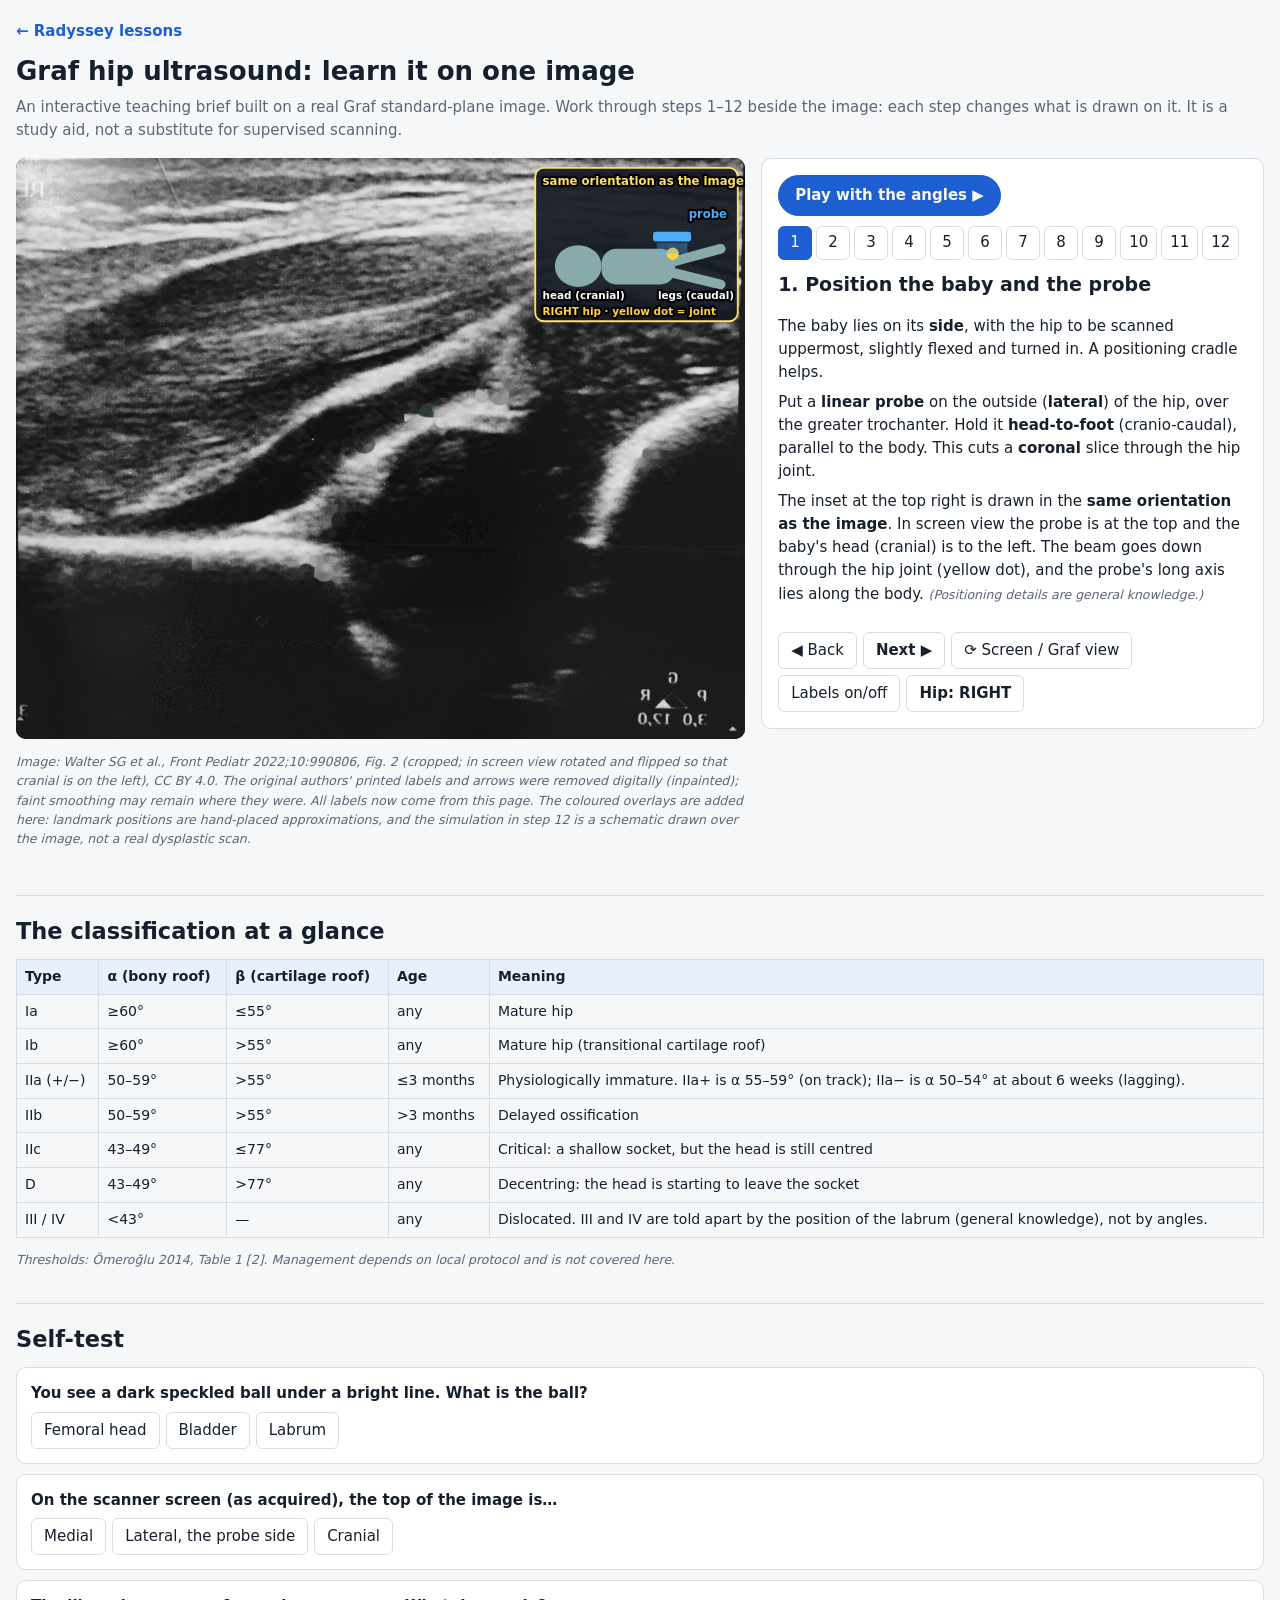
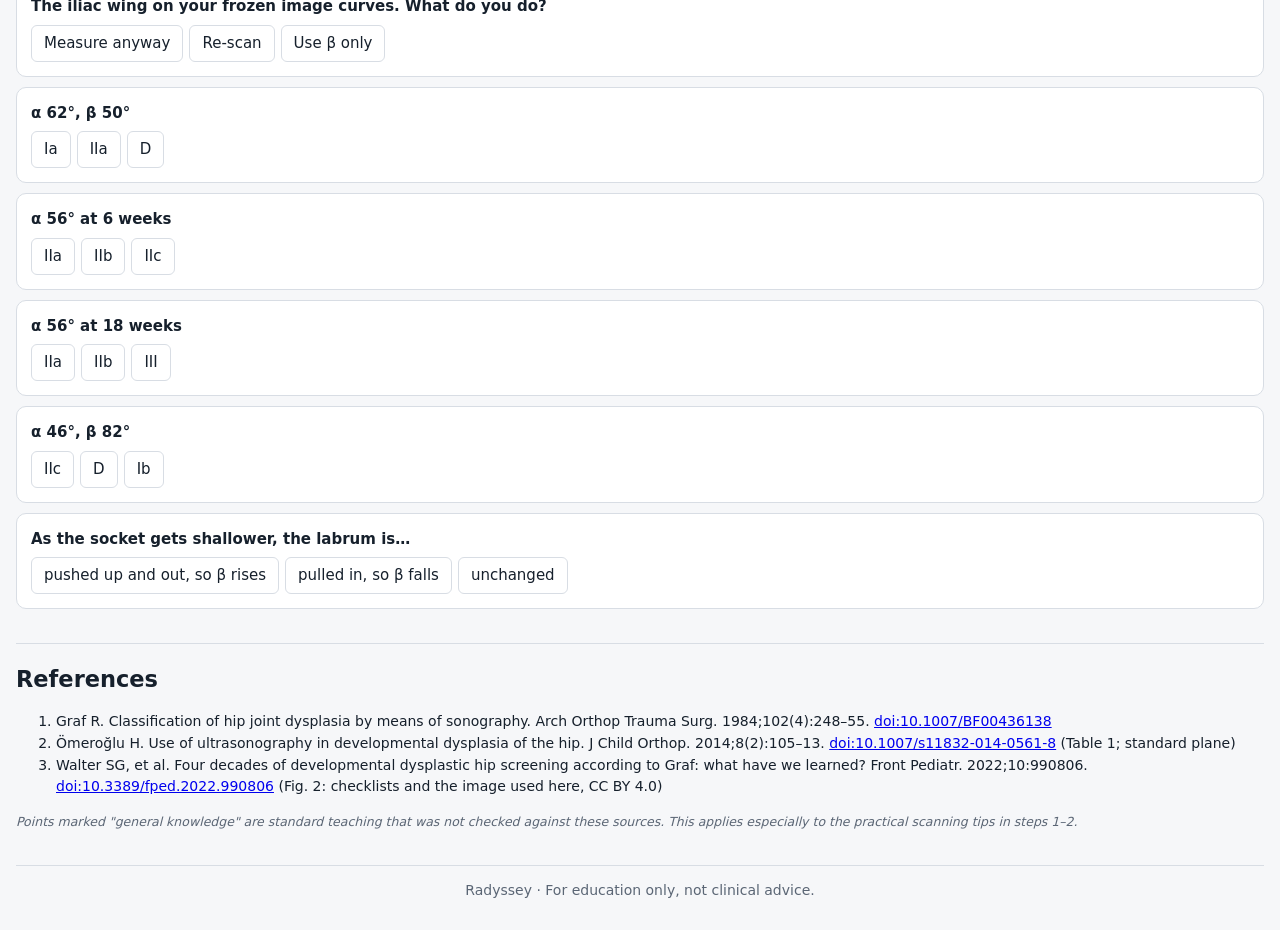
==== commit 84db3aa8: "Align step 12 with the image, add a Play with the angles button, add a scanner scene to the video - " ====
--- a/site/lessons/graf-hip-ultrasound/index.html
+++ b/site/lessons/graf-hip-ultrasound/index.html
@@ -26,6 +26,9 @@
 .card{background:var(--panel);border:1px solid var(--line);border-radius:10px;padding:14px;margin:10px 0}
 .q .opts{display:flex;flex-wrap:wrap;gap:6px;margin-top:6px}
 @media (max-width:900px){.app{grid-template-columns:1fr;grid-template-rows:auto;gap:10px}.pane{position:sticky;top:0;z-index:3;box-shadow:0 6px 16px rgba(0,0,0,.45);grid-row:1}.side{grid-column:1;grid-row:2}.cap{grid-row:3;margin:0}#us{max-height:58vh}.wrap{padding:10px 10px}h1{font-size:21px}.side{padding:12px}.steps button{min-width:38px;padding:7px 8px}button{padding:8px 12px}table{display:block;overflow-x:auto;white-space:nowrap}.stext{font-size:15px}}
+.play{align-self:flex-start;background:var(--accent);color:var(--bg);border-color:var(--accent);font-weight:700;border-radius:999px;padding:8px 16px}
+.play:hover{border-color:var(--accent);filter:brightness(1.1)}
+.play.on{display:none}
 .home{display:inline-block;margin:0 0 8px;color:var(--accent);text-decoration:none;font-weight:600}
 .foot{margin:34px 0 8px;border-top:1px solid var(--line);padding-top:14px;color:var(--muted);font-size:14px;text-align:center}
 </style></head><body><div class="wrap">
@@ -37,6 +40,7 @@
 <div class="pane"><svg id="us" viewBox="40 15 1188 947" role="img" aria-label="Interactive infant hip ultrasound with Graf overlays"></svg></div>
 <p class="gk cap">Image: Walter SG et al., Front Pediatr 2022;10:990806, Fig. 2 (cropped; in screen view rotated and flipped so that cranial is on the left), CC BY 4.0. The original authors' printed labels and arrows were removed digitally (inpainted); faint smoothing may remain where they were. All labels now come from this page. The coloured overlays are added here: landmark positions are hand-placed approximations, and the simulation in step 12 is a schematic drawn over the image, not a real dysplastic scan.</p>
 <div class="side">
+<button id="play" class="play">Play with the angles ▶</button>
 <div class="steps" id="steps"></div>
 <p class="stitle" id="stitle"></p>
 <div class="stext" id="stext"></div>
@@ -84,6 +88,20 @@
  roof:[725,550],cart:[575,555],caps:[470,700],fold:[445,800],chb:[600,1000]};
 var HSTART={b1:[652,170],b2:[646,390],ll:[805,612],rim:[640,492],lab:[515,612]},H=JSON.parse(JSON.stringify(HSTART));
 var SIDE="R",MODE="screen",LABS=true,AGE=6,SIMA=64,step=0,drag=null;
+/* Step 12 starts on the same hand-placed landmarks as step 11, so its lines sit on the real image,
+   and rotates the bony roof and labrum lines about the bony rim as α changes. */
+function rot(v,d){var c=Math.cos(d*R),s=Math.sin(d*R);return[v[0]*c-v[1]*s,v[0]*s+v[1]*c]}
+function cross(a,b){return a[0]*b[1]-a[1]*b[0]}
+var BT=[[34,105],[43,88],[45,82],[47,72],[50,63],[55,58],[60,52],[70,48]];
+function btab(a){for(var z=1;z<BT.length;z++)if(a<=BT[z][0])return BT[z-1][1]+(BT[z][1]-BT[z-1][1])*(a-BT[z-1][0])/(BT[z][0]-BT[z-1][0]);return BT[BT.length-1][1]}
+var A0=angles(HSTART),U0=nrm(sub(HSTART.b2,HSTART.b1)),RIM=HSTART.rim,LLV=sub(HSTART.ll,RIM),LBV=sub(HSTART.lab,RIM),
+ SR=cross(U0,LLV)>0?1:-1,SL=cross(U0,LBV)>0?1:-1,LLL=Math.hypot(LLV[0],LLV[1]),LBL=Math.hypot(LBV[0],LBV[1]);
+function simGeom(a){
+ /* β follows the image's own value near the start and blends into the β table below α 43, so the type buttons land on their types */
+ var w=a>=A0.a?1:Math.max(0,(a-43)/(A0.a-43)),bb=btab(a)+(A0.b-btab(A0.a))*w,k=Math.max(0,A0.a-a);
+ var ud=rot(U0,SR*a),bd=rot(U0,SL*bb);
+ return{a:a,b:bb,rim:RIM,ll:[RIM[0]+ud[0]*LLL,RIM[1]+ud[1]*LLL],lab:[RIM[0]+bd[0]*LBL,RIM[1]+bd[1]*LBL],hc:[LM.head[0]-k*5.2,LM.head[1]-k*6.7]}}
+SIMA=Math.round(A0.a);
 function T(p){return MODE==="screen"?[p[1],p[0]]:(SIDE==="L"?[977-p[0],p[1]]:p)}
 function Ti(p){return MODE==="screen"?[p[1],p[0]]:(SIDE==="L"?[977-p[0],p[1]]:p)}
 
@@ -111,7 +129,7 @@
 {t:"11. Measure it yourself and classify",l:["compass","m1","m2","m3","read"],
  x:"<p>Drag all five handles onto the landmarks. α, β and the type update live. Set the baby's <b>age</b>: α of 50–59° is IIa up to 3 months and IIb after.</p><p>Notice how a few millimetres of handle error shifts α by several degrees. That is why the standard plane and exact landmarks matter.</p>",ctl:"age"},
 {t:"12. See what a shallow socket looks like",l:["compass","sim","read"],
- x:"<p>Move the <b>α slider</b> to make the bony socket shallower. The overlay redraws over the image:</p><ul><li>the <b>bony roof</b> (blue) gets steeper;</li><li>the <b>bony socket</b> (shaded) loses depth;</li><li>the <b>femoral head</b> drifts outwards and upwards;</li><li>the <b>labrum</b> is pushed up, so β rises.</li></ul><p>Watch the type go from Ia → IIa → IIc → D → III/IV. <span class='gk'>(A schematic drawn on top of the real image; real dysplastic hips vary.)</span></p>",ctl:"sim"}];
+ x:"<p>The slider starts at this image's own α (about 56°, the same lines as step 11). Move it down to make the bony socket shallower, or up towards a mature hip. The overlay redraws over the image:</p><ul><li>the <b>bony roof</b> (blue) gets steeper;</li><li>the <b>bony socket</b> (shaded) loses depth;</li><li>the <b>femoral head</b> drifts outwards and upwards;</li><li>the <b>labrum</b> is pushed up, so β rises.</li></ul><p>Watch the type go from Ia → IIa → IIc → D → III/IV. <span class='gk'>(A schematic drawn on top of the real image; real dysplastic hips vary.)</span></p>",ctl:"sim"}];
 
 function angles(P){var u=nrm(sub(P.b2,P.b1));if(u[1]<0)u=[-u[0],-u[1]];var w=nrm(sub(P.rim,P.ll)),c=nrm(sub(P.lab,P.rim));
  return{a:Math.acos(Math.min(1,Math.abs(u[0]*w[0]+u[1]*w[1])))/R,b:Math.acos(Math.max(-1,Math.min(1,u[0]*c[0]+u[1]*c[1])))/R}}
@@ -134,12 +152,10 @@
  if(L.m2)longLine(g,P.ll,P.rim,"#4dabf7");
  if(L.m3)longLine(g,P.rim,P.lab,"#51cf66","26 12");
  var SIM=null;
- if(L.sim){var a=SIMA,rim=LM.rim,ll=[rim[0]+190*Math.sin(a*R),rim[1]+190*Math.cos(a*R)];
-  var k=Math.max(0,60-a),hc=[LM.head[0]-k*4.2,LM.head[1]-k*5.4];
-  var BT=[[34,105],[43,88],[45,82],[47,72],[50,63],[55,58],[60,52],[70,48]],bb=105;for(var z=1;z<BT.length;z++){if(a<=BT[z][0]){bb=BT[z-1][1]+(BT[z][1]-BT[z-1][1])*(a-BT[z-1][0])/(BT[z][0]-BT[z-1][0]);break}}var labp=[rim[0]-150*Math.sin(bb*R),rim[1]+150*Math.cos(bb*R)];
+ if(L.sim){var G=simGeom(SIMA),a=SIMA,rim=G.rim,ll=G.ll,hc=G.hc,bb=G.b,labp=G.lab;
   el("path",{d:"M"+rim+" L"+ll+" L1000,"+(ll[1]+40)+" L1000,"+(rim[1]-150)+" L"+rim[0]+","+(rim[1]-150)+"Z",fill:"#ffd8a8","fill-opacity":.35,stroke:"none"},g);
   el("circle",{cx:hc[0],cy:hc[1],r:160,fill:"#63e6be","fill-opacity":.18,stroke:"#63e6be","stroke-width":6,"stroke-dasharray":"18 10"},g);
-  longLine(g,[646,170],rim,"#ff6b6b");longLine(g,ll,rim,"#4dabf7");longLine(g,rim,labp,"#51cf66","26 12");
+  longLine(g,HSTART.b1,HSTART.b2,"#ff6b6b");longLine(g,ll,rim,"#4dabf7");longLine(g,rim,labp,"#51cf66","26 12");
   el("path",{d:"M"+(labp[0]-30)+","+(labp[1]-20)+" l60,10 l-25,45z",fill:"#ff8787"},g);dot(g,ll,"#4dabf7");dot(g,rim,"#ffd43b");
   SIM={a:a,b:bb,hc:hc,lab:labp,ll:ll}}
  if(L.head||L.anat)lab([LM.head[0]-60,LM.head[1]+40],L.anat?"2 femoral head":"femoral head","#63e6be");
@@ -183,9 +199,11 @@
  var r=document.getElementById("reset");if(r)r.onclick=function(){H=JSON.parse(JSON.stringify(HSTART));render()};
  var s=document.getElementById("sima");if(s)s.oninput=function(){SIMA=+s.value;document.getElementById("simv").textContent=SIMA+"°";render()};
  document.querySelectorAll("#extra button[data-a]").forEach(function(b){b.onclick=function(){SIMA=+b.dataset.a;s.value=SIMA;document.getElementById("simv").textContent=SIMA+"°";render()}});
- document.querySelectorAll("#steps button").forEach(function(b,j){b.classList.toggle("on",j===step)});render()}
+ document.querySelectorAll("#steps button").forEach(function(b,j){b.classList.toggle("on",j===step)});
+ document.getElementById("play").classList.toggle("on",step===S.length-1);render()}
 var sb=document.getElementById("steps");S.forEach(function(s,i){var b=document.createElement("button");b.textContent=i+1;b.title=s.t;b.onclick=function(){setStep(i)};sb.appendChild(b)});
 document.getElementById("prev").onclick=function(){setStep(step-1)};document.getElementById("next").onclick=function(){setStep(step+1)};
+document.getElementById("play").onclick=function(){setStep(S.length-1)};
 document.getElementById("view").onclick=function(){MODE=MODE==="screen"?"graf":"screen";render()};
 document.getElementById("labs").onclick=function(){LABS=!LABS;render()};
 document.getElementById("side").onclick=function(){SIDE=SIDE==="R"?"L":"R";this.textContent="Hip: "+(SIDE==="R"?"RIGHT":"LEFT");render()};
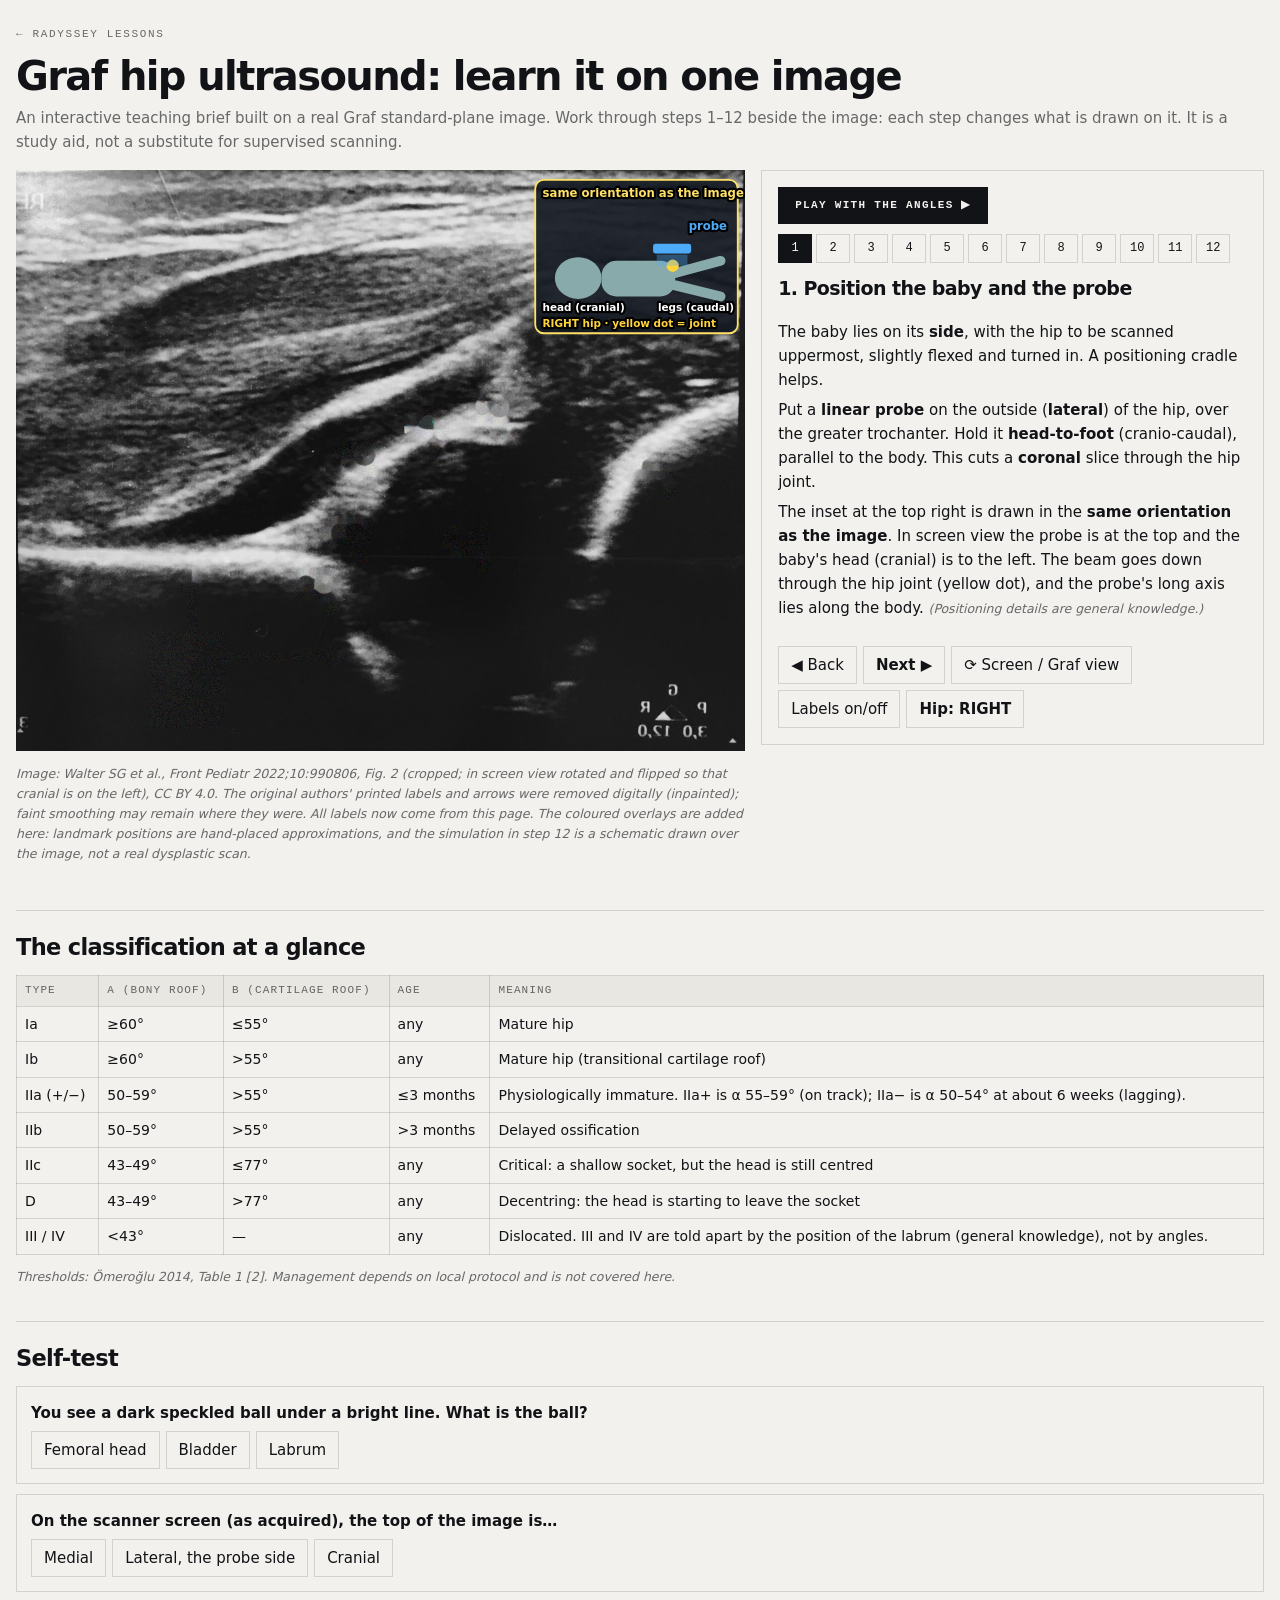
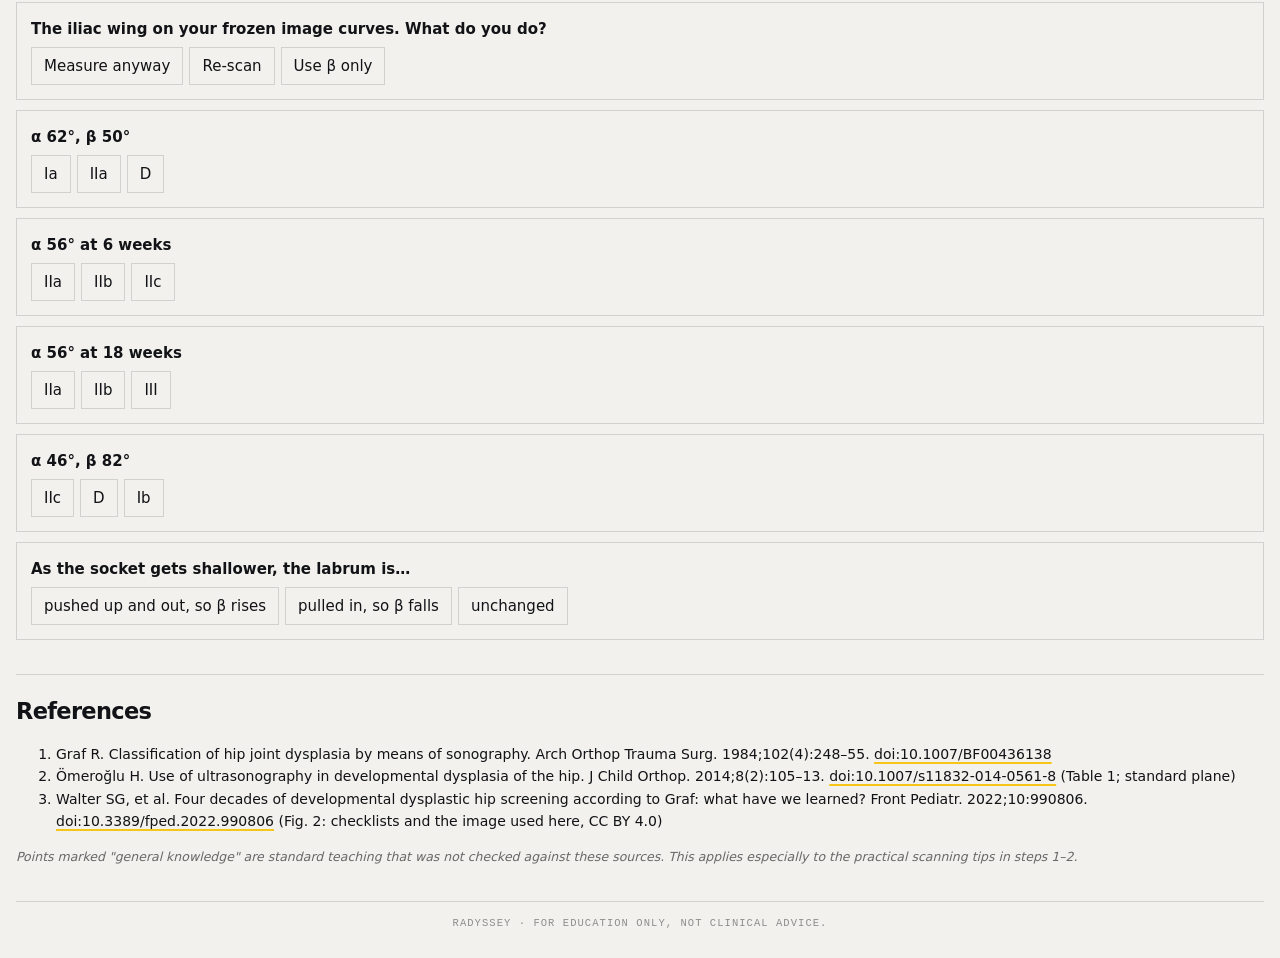
==== commit 0553570d: "Match the design language of the personal site Paper/ink palette with one yellow accent, self-hosted" ====
--- a/site/lessons/graf-hip-ultrasound/index.html
+++ b/site/lessons/graf-hip-ultrasound/index.html
@@ -1,36 +1,41 @@
 <!doctype html>
 <html lang="en"><head><meta charset="utf-8"><meta name="viewport" content="width=device-width, initial-scale=1">
 <title>Graf Hip Ultrasound</title>
+<link rel="icon" href="../../favicon.svg"><link rel="stylesheet" href="../../fonts/fonts.css">
 <style>
-:root{--bg:#f6f7f9;--panel:#fff;--ink:#16202c;--muted:#5b6675;--line:#d8dde4;--accent:#1d5fd1;--accent-soft:#e8f0fd;--ok:#2f9e44;--bad:#c92a2a}
-@media (prefers-color-scheme:dark){:root:not([data-theme="light"]){--bg:#11161d;--panel:#18202a;--ink:#e6ebf1;--muted:#9aa6b4;--line:#2c3744;--accent:#6ea2ff;--accent-soft:#1d2a3d;--ok:#5fd17a;--bad:#ff6b6b}}
-:root[data-theme="dark"]{--bg:#11161d;--panel:#18202a;--ink:#e6ebf1;--muted:#9aa6b4;--line:#2c3744;--accent:#6ea2ff;--accent-soft:#1d2a3d;--ok:#5fd17a;--bad:#ff6b6b}
-*{box-sizing:border-box}body{margin:0;background:var(--bg);color:var(--ink);font:15px/1.55 system-ui,"Segoe UI",sans-serif}
+:root{color-scheme:light;--bg:#F2F1EE;--panel:#F2F1EE;--sunk:#E9E7E2;--ink:#121316;--muted:rgba(18,19,22,.62);--ink-3:rgba(18,19,22,.45);--line:rgba(18,19,22,.14);--accent:#F5C518;--on-accent:#121316;--accent-soft:#E9E7E2;--ok:#2E7D32;--bad:#C2462B;--display:"Archivo","Segoe UI",system-ui,sans-serif;--mono:"Geist Mono",ui-monospace,Consolas,monospace}
+@media (prefers-color-scheme:dark){:root:not([data-theme="light"]){color-scheme:dark;--bg:#121316;--panel:#121316;--sunk:#0C0D0F;--ink:#F2F1EE;--muted:rgba(242,241,238,.62);--ink-3:rgba(242,241,238,.4);--line:rgba(242,241,238,.12);--accent-soft:#0C0D0F;--ok:#8EE07A;--bad:#FF8A70}}
+:root[data-theme="dark"]{color-scheme:dark;--bg:#121316;--panel:#121316;--sunk:#0C0D0F;--ink:#F2F1EE;--muted:rgba(242,241,238,.62);--ink-3:rgba(242,241,238,.4);--line:rgba(242,241,238,.12);--accent-soft:#0C0D0F;--ok:#8EE07A;--bad:#FF8A70}
+*{box-sizing:border-box}body{margin:0;background:var(--bg);color:var(--ink);font:15px/1.6 "Inter","Segoe UI",system-ui,sans-serif;-webkit-font-smoothing:antialiased}
+::selection{background:var(--accent);color:var(--on-accent)}:focus-visible{outline:2px solid var(--ink);outline-offset:2px;box-shadow:0 0 0 5px var(--accent)}
+h1,h2,h3,.stitle{font-family:var(--display);font-weight:620;letter-spacing:-.03em}
 .wrap{max-width:1280px;margin:0 auto;padding:20px 16px}
-h1{font-size:26px;margin:0 0 4px}h2{margin:34px 0 10px;border-top:1px solid var(--line);padding-top:18px}.sub{color:var(--muted);margin:0}
+h1{font-size:clamp(26px,3.4vw,40px);line-height:1.04;letter-spacing:-.04em;margin:0 0 8px}h2{margin:34px 0 10px;border-top:1px solid var(--line);padding-top:18px}.sub{color:var(--muted);margin:0}
 .app{display:grid;grid-template-columns:minmax(0,1.45fr) minmax(300px,1fr);grid-template-rows:auto 1fr;gap:0 16px;margin-top:16px}
-.pane{background:#000;border-radius:10px;overflow:hidden;position:relative;grid-column:1;grid-row:1;align-self:start}
+.pane{background:#000;border-radius:0;overflow:hidden;position:relative;grid-column:1;grid-row:1;align-self:start}
 .cap{grid-column:1;grid-row:2;align-self:start}
 .side{grid-column:2;grid-row:1/span 2;align-self:start}
 #us{width:100%;height:auto;display:block;touch-action:none;user-select:none}
-.side{background:var(--panel);border:1px solid var(--line);border-radius:10px;padding:16px;display:flex;flex-direction:column;gap:10px}
+.side{background:var(--panel);border:1px solid var(--line);border-radius:0;padding:16px;display:flex;flex-direction:column;gap:10px}
 .steps{display:flex;flex-wrap:wrap;gap:4px}.steps button{min-width:34px;padding:4px 8px}
-.steps button.on{background:var(--accent);color:#fff;border-color:var(--accent)}
-button{font:inherit;padding:6px 12px;border-radius:6px;border:1px solid var(--line);background:var(--panel);color:var(--ink);cursor:pointer}button:hover{border-color:var(--accent)}
+.steps button{font-family:var(--mono);font-size:12px;font-variant-numeric:tabular-nums}
+.steps button.on{background:var(--ink);color:var(--bg);border-color:var(--ink)}
+button{font:inherit;padding:6px 12px;border-radius:0;border:1px solid var(--line);background:transparent;color:var(--ink);cursor:pointer;transition:background .2s,color .2s,border-color .2s}button:hover{border-color:var(--ink)}
 .stitle{font-size:19px;font-weight:700;margin:0}.stext p{margin:6px 0}.stext ul,.stext ol{margin:6px 0;padding-left:20px}
-.read{background:var(--accent-soft);border-radius:8px;padding:10px 12px}.big{font-size:22px;font-weight:700}
+.read{background:var(--sunk);border-left:3px solid var(--accent);border-radius:0;padding:10px 12px}.big{font-family:var(--display);font-size:24px;font-weight:620;letter-spacing:-.03em;font-variant-numeric:tabular-nums}
 .row{display:flex;flex-wrap:wrap;gap:6px;align-items:center}
-.ctl{display:grid;grid-template-columns:auto 1fr auto;gap:6px 10px;align-items:center}.ctl input{width:100%}
+.ctl{display:grid;grid-template-columns:auto 1fr auto;gap:6px 10px;align-items:center}.ctl input{width:100%}input[type=range]{accent-color:var(--ink)}
 .gk{color:var(--muted);font-size:12.5px;font-style:italic}
-table{border-collapse:collapse;width:100%;font-size:14px}th,td{border:1px solid var(--line);padding:6px 8px;text-align:left;vertical-align:top}th{background:var(--accent-soft)}
-.card{background:var(--panel);border:1px solid var(--line);border-radius:10px;padding:14px;margin:10px 0}
+table{border-collapse:collapse;width:100%;font-size:14px}th,td{border:1px solid var(--line);padding:6px 8px;text-align:left;vertical-align:top}th{background:var(--sunk);font-family:var(--mono);font-size:11px;font-weight:500;letter-spacing:.1em;text-transform:uppercase;color:var(--muted)}
+.card{background:var(--panel);border:1px solid var(--line);border-radius:0;padding:14px;margin:10px 0}
 .q .opts{display:flex;flex-wrap:wrap;gap:6px;margin-top:6px}
 @media (max-width:900px){.app{grid-template-columns:1fr;grid-template-rows:auto;gap:10px}.pane{position:sticky;top:0;z-index:3;box-shadow:0 6px 16px rgba(0,0,0,.45);grid-row:1}.side{grid-column:1;grid-row:2}.cap{grid-row:3;margin:0}#us{max-height:58vh}.wrap{padding:10px 10px}h1{font-size:21px}.side{padding:12px}.steps button{min-width:38px;padding:7px 8px}button{padding:8px 12px}table{display:block;overflow-x:auto;white-space:nowrap}.stext{font-size:15px}}
-.play{align-self:flex-start;background:var(--accent);color:var(--bg);border-color:var(--accent);font-weight:700;border-radius:999px;padding:8px 16px}
-.play:hover{border-color:var(--accent);filter:brightness(1.1)}
+.play{align-self:flex-start;background:var(--ink);color:var(--bg);border-color:var(--ink);font:700 11px/1 var(--mono);letter-spacing:.12em;text-transform:uppercase;border-radius:0;padding:12px 16px}
+.play:hover{background:var(--accent);color:var(--on-accent);border-color:var(--accent)}
 .play.on{display:none}
-.home{display:inline-block;margin:0 0 8px;color:var(--accent);text-decoration:none;font-weight:600}
-.foot{margin:34px 0 8px;border-top:1px solid var(--line);padding-top:14px;color:var(--muted);font-size:14px;text-align:center}
+.home{display:inline-block;margin:0 0 14px;color:var(--muted);text-decoration:none;font:500 11px/1.4 var(--mono);letter-spacing:.15em;text-transform:uppercase}.home:hover{color:var(--ink)}
+a{color:inherit;text-decoration-color:var(--accent);text-decoration-thickness:2px;text-underline-offset:3px}
+.foot{margin:34px 0 8px;border-top:1px solid var(--line);padding-top:14px;color:var(--ink-3);font:500 10.5px/1.5 var(--mono);letter-spacing:.1em;text-transform:uppercase;text-align:center}
 </style></head><body><div class="wrap">
 <a class="home" href="../../index.html" target="_top">← Radyssey lessons</a>
 <h1>Graf hip ultrasound: learn it on one image</h1>
--- a/site/fonts/fonts.css
+++ b/site/fonts/fonts.css
@@ -0,0 +1,57 @@
+/* Archivo, Geist Mono and Inter (variable, latin + latin-ext), self-hosted from Google Fonts (SIL OFL) */
+/* latin-ext */
+@font-face {
+  font-family: 'Archivo';
+  font-style: normal;
+  font-weight: 400 700;
+  font-stretch: 100%;
+  font-display: swap;
+  src: url(Archivo-latin-ext.woff2) format('woff2');
+  unicode-range: U+0100-02BA, U+02BD-02C5, U+02C7-02CC, U+02CE-02D7, U+02DD-02FF, U+0304, U+0308, U+0329, U+1D00-1DBF, U+1E00-1E9F, U+1EF2-1EFF, U+2020, U+20A0-20AB, U+20AD-20C4, U+2113, U+2C60-2C7F, U+A720-A7FF;
+}
+/* latin */
+@font-face {
+  font-family: 'Archivo';
+  font-style: normal;
+  font-weight: 400 700;
+  font-stretch: 100%;
+  font-display: swap;
+  src: url(Archivo-latin.woff2) format('woff2');
+  unicode-range: U+0000-00FF, U+0131, U+0152-0153, U+02BB-02BC, U+02C6, U+02DA, U+02DC, U+0304, U+0308, U+0329, U+2000-206F, U+20AC, U+2122, U+2191, U+2193, U+2212, U+2215, U+FEFF, U+FFFD;
+}
+/* latin-ext */
+@font-face {
+  font-family: 'Geist Mono';
+  font-style: normal;
+  font-weight: 400 700;
+  font-display: swap;
+  src: url(GeistMono-latin-ext.woff2) format('woff2');
+  unicode-range: U+0100-02BA, U+02BD-02C5, U+02C7-02CC, U+02CE-02D7, U+02DD-02FF, U+0304, U+0308, U+0329, U+1D00-1DBF, U+1E00-1E9F, U+1EF2-1EFF, U+2020, U+20A0-20AB, U+20AD-20C4, U+2113, U+2C60-2C7F, U+A720-A7FF;
+}
+/* latin */
+@font-face {
+  font-family: 'Geist Mono';
+  font-style: normal;
+  font-weight: 400 700;
+  font-display: swap;
+  src: url(GeistMono-latin.woff2) format('woff2');
+  unicode-range: U+0000-00FF, U+0131, U+0152-0153, U+02BB-02BC, U+02C6, U+02DA, U+02DC, U+0304, U+0308, U+0329, U+2000-206F, U+20AC, U+2122, U+2191, U+2193, U+2212, U+2215, U+FEFF, U+FFFD;
+}
+/* latin-ext */
+@font-face {
+  font-family: 'Inter';
+  font-style: normal;
+  font-weight: 400 600;
+  font-display: swap;
+  src: url(Inter-latin-ext.woff2) format('woff2');
+  unicode-range: U+0100-02BA, U+02BD-02C5, U+02C7-02CC, U+02CE-02D7, U+02DD-02FF, U+0304, U+0308, U+0329, U+1D00-1DBF, U+1E00-1E9F, U+1EF2-1EFF, U+2020, U+20A0-20AB, U+20AD-20C4, U+2113, U+2C60-2C7F, U+A720-A7FF;
+}
+/* latin */
+@font-face {
+  font-family: 'Inter';
+  font-style: normal;
+  font-weight: 400 600;
+  font-display: swap;
+  src: url(Inter-latin.woff2) format('woff2');
+  unicode-range: U+0000-00FF, U+0131, U+0152-0153, U+02BB-02BC, U+02C6, U+02DA, U+02DC, U+0304, U+0308, U+0329, U+2000-206F, U+20AC, U+2122, U+2191, U+2193, U+2212, U+2215, U+FEFF, U+FFFD;
+}
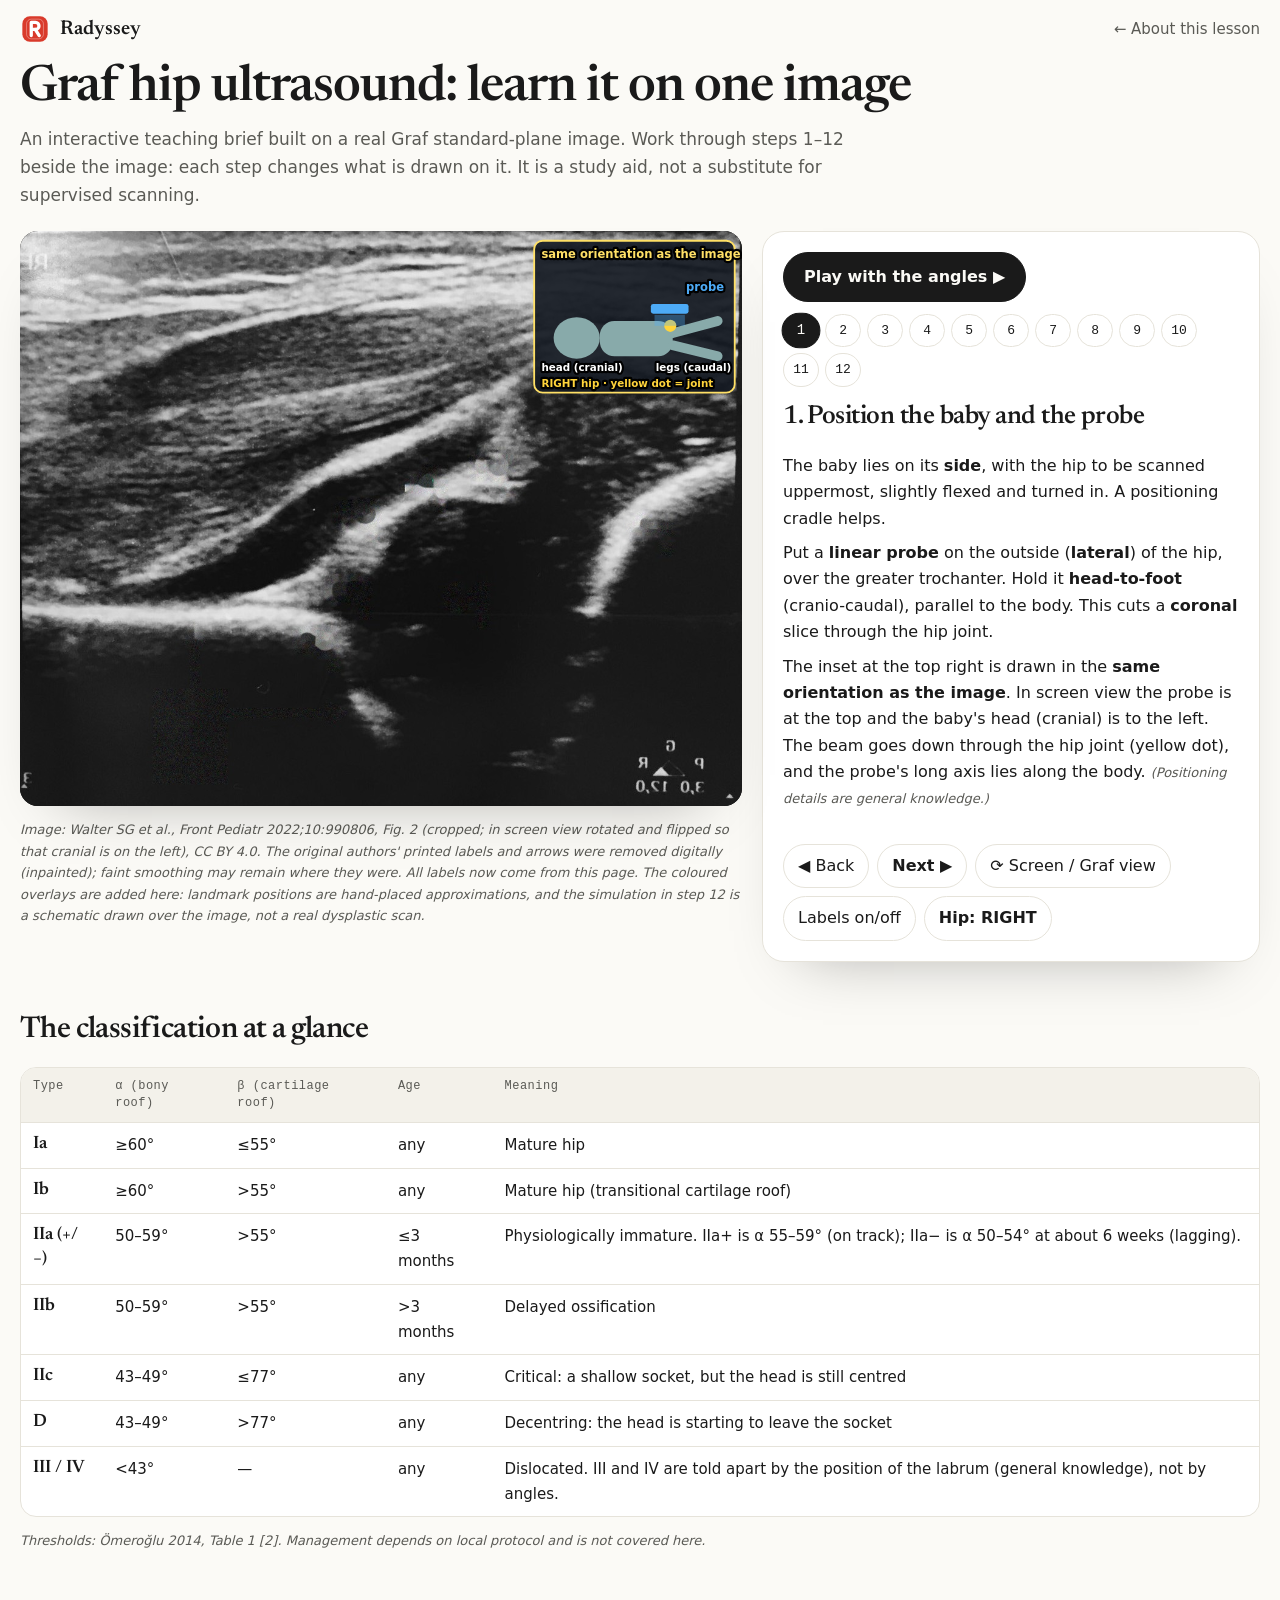
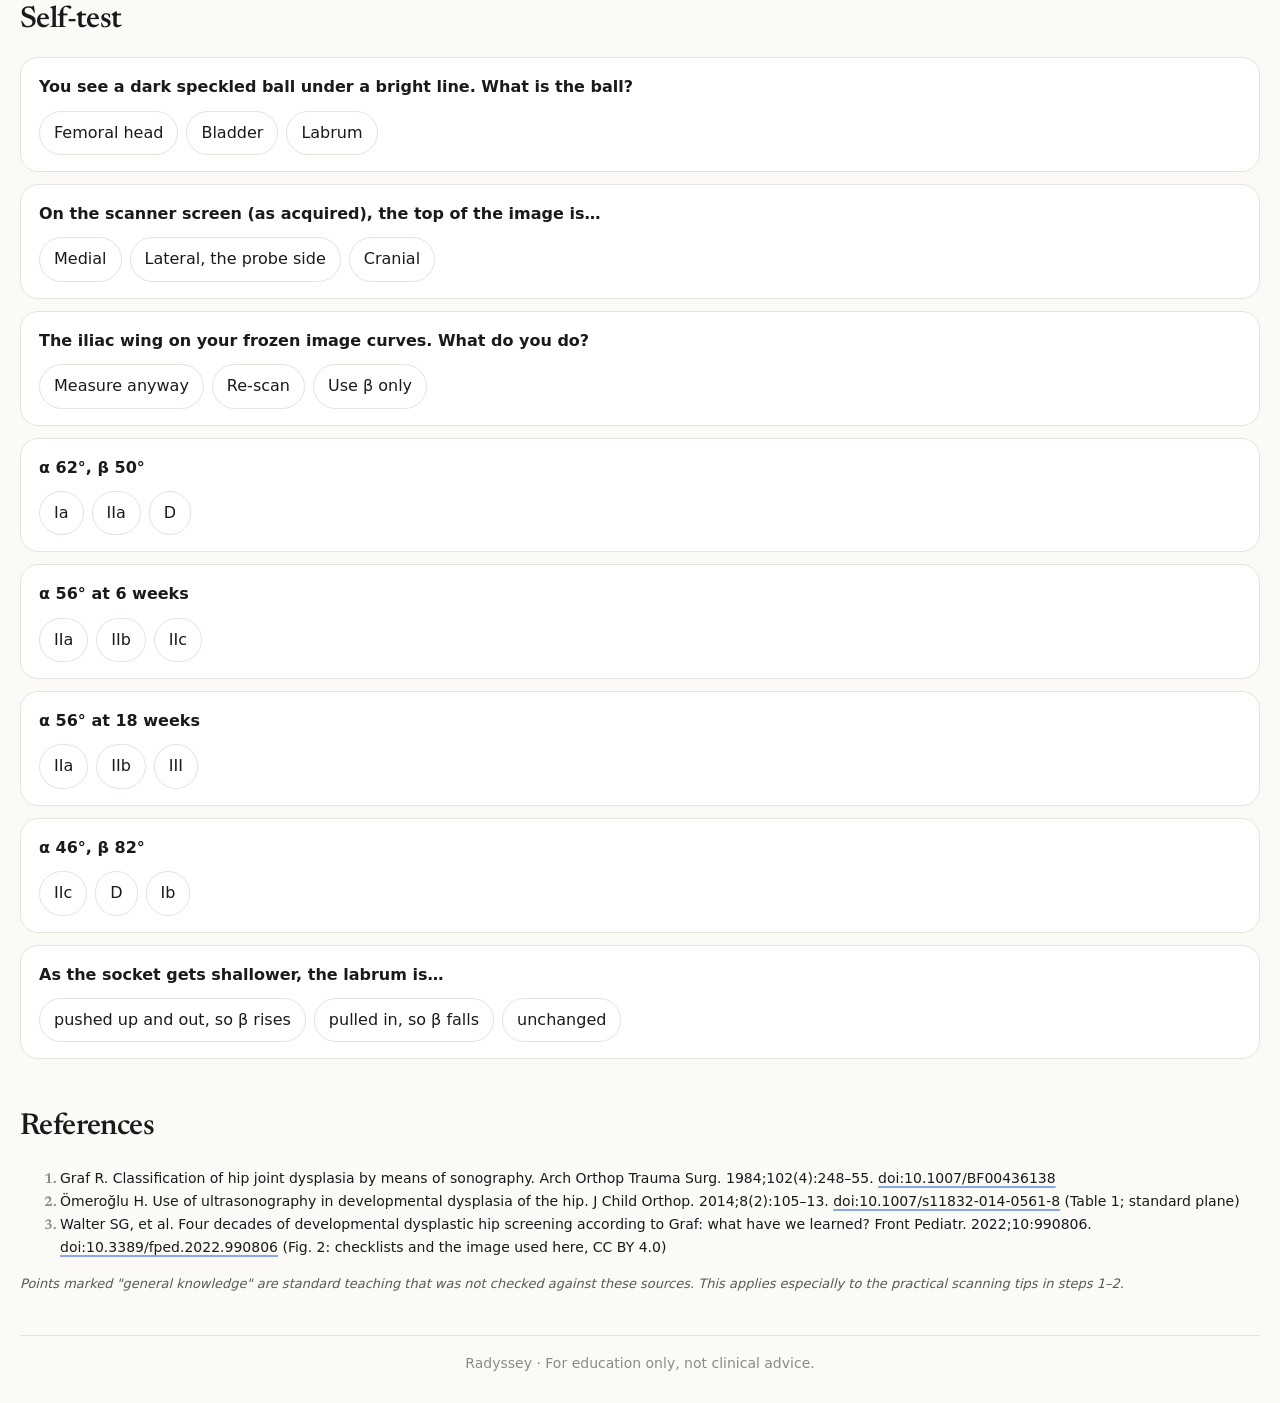
==== commit bcce2f05: "Rework the site and Graf lesson in the Explorable look Warm paper and Newsreader headings, pill cont" ====
--- a/site/lessons/graf-hip-ultrasound/index.html
+++ b/site/lessons/graf-hip-ultrasound/index.html
@@ -3,41 +3,58 @@
 <title>Graf Hip Ultrasound</title>
 <link rel="icon" href="../../favicon.svg"><link rel="stylesheet" href="../../fonts/fonts.css">
 <style>
-:root{color-scheme:light;--bg:#F2F1EE;--panel:#F2F1EE;--sunk:#E9E7E2;--ink:#121316;--muted:rgba(18,19,22,.62);--ink-3:rgba(18,19,22,.45);--line:rgba(18,19,22,.14);--accent:#F5C518;--on-accent:#121316;--accent-soft:#E9E7E2;--ok:#2E7D32;--bad:#C2462B;--display:"Archivo","Segoe UI",system-ui,sans-serif;--mono:"Geist Mono",ui-monospace,Consolas,monospace}
-@media (prefers-color-scheme:dark){:root:not([data-theme="light"]){color-scheme:dark;--bg:#121316;--panel:#121316;--sunk:#0C0D0F;--ink:#F2F1EE;--muted:rgba(242,241,238,.62);--ink-3:rgba(242,241,238,.4);--line:rgba(242,241,238,.12);--accent-soft:#0C0D0F;--ok:#8EE07A;--bad:#FF8A70}}
-:root[data-theme="dark"]{color-scheme:dark;--bg:#121316;--panel:#121316;--sunk:#0C0D0F;--ink:#F2F1EE;--muted:rgba(242,241,238,.62);--ink-3:rgba(242,241,238,.4);--line:rgba(242,241,238,.12);--accent-soft:#0C0D0F;--ok:#8EE07A;--bad:#FF8A70}
-*{box-sizing:border-box}body{margin:0;background:var(--bg);color:var(--ink);font:15px/1.6 "Inter","Segoe UI",system-ui,sans-serif;-webkit-font-smoothing:antialiased}
-::selection{background:var(--accent);color:var(--on-accent)}:focus-visible{outline:2px solid var(--ink);outline-offset:2px;box-shadow:0 0 0 5px var(--accent)}
-h1,h2,h3,.stitle{font-family:var(--display);font-weight:620;letter-spacing:-.03em}
-.wrap{max-width:1280px;margin:0 auto;padding:20px 16px}
-h1{font-size:clamp(26px,3.4vw,40px);line-height:1.04;letter-spacing:-.04em;margin:0 0 8px}h2{margin:34px 0 10px;border-top:1px solid var(--line);padding-top:18px}.sub{color:var(--muted);margin:0}
-.app{display:grid;grid-template-columns:minmax(0,1.45fr) minmax(300px,1fr);grid-template-rows:auto 1fr;gap:0 16px;margin-top:16px}
-.pane{background:#000;border-radius:0;overflow:hidden;position:relative;grid-column:1;grid-row:1;align-self:start}
+/* Radyssey "Explorable" look: warm paper, Newsreader headings, pill controls, and text colour-coded like the lines on the image */
+:root{color-scheme:light;--bg:#FBFAF6;--panel:#FFFFFF;--sunk:#F3F1EA;--ink:#1A1A1A;--muted:#5A5A55;--ink-3:#8C8B85;--line:#E6E3DA;--hl:#FCEFB4;
+ --base:#E4572E;--roof:#2B66D9;--cart:#2E9E6A;--rim:#B7791F;--brand:#D93A2B;--ok:#2E7D32;--bad:#C2462B;
+ --serif:"Newsreader",Georgia,serif;--mono:"Geist Mono",ui-monospace,Consolas,monospace;--spring:cubic-bezier(.34,1.56,.64,1);--shadow:0 30px 60px -40px rgba(0,0,0,.35)}
+@media (prefers-color-scheme:dark){:root:not([data-theme="light"]){color-scheme:dark;--bg:#141413;--panel:#1C1C1A;--sunk:#232320;--ink:#EEECE6;--muted:#A9A79F;--ink-3:#75736C;--line:#2C2B28;--hl:#4A3F12;--base:#FF7A52;--roof:#6EA2FF;--cart:#4FD08F;--rim:#F2C14E;--brand:#E5533F;--ok:#8EE07A;--bad:#FF8A70;--shadow:0 30px 60px -40px rgba(0,0,0,.8)}}
+:root[data-theme="dark"]{color-scheme:dark;--bg:#141413;--panel:#1C1C1A;--sunk:#232320;--ink:#EEECE6;--muted:#A9A79F;--ink-3:#75736C;--line:#2C2B28;--hl:#4A3F12;--base:#FF7A52;--roof:#6EA2FF;--cart:#4FD08F;--rim:#F2C14E;--brand:#E5533F;--ok:#8EE07A;--bad:#FF8A70;--shadow:0 30px 60px -40px rgba(0,0,0,.8)}
+*{box-sizing:border-box}body{margin:0;background:var(--bg);color:var(--ink);font:16px/1.65 "Inter","Segoe UI",system-ui,sans-serif;-webkit-font-smoothing:antialiased}
+::selection{background:var(--hl);color:var(--ink)}:focus-visible{outline:2px solid var(--roof);outline-offset:3px;border-radius:6px}
+h1,h2,h3,.stitle{font-family:var(--serif);font-weight:560;letter-spacing:-.02em}
+.wrap{max-width:1280px;margin:0 auto;padding:14px 20px 20px}
+.top{display:flex;align-items:center;justify-content:space-between;gap:12px;margin:0 0 18px}
+.brand{display:flex;align-items:center;gap:10px;font:600 20px/1 var(--serif);text-decoration:none;color:var(--ink)}
+.brand img{width:30px;height:30px;transition:transform .4s var(--spring)}.brand:hover img{transform:rotate(-8deg) scale(1.08)}
+.home{color:var(--muted);text-decoration:none;font-size:15px}.home:hover{color:var(--ink)}
+h1{font-size:clamp(30px,4.2vw,50px);line-height:1.05;margin:0 0 10px}
+h2{font-size:30px;margin:44px 0 12px}
+.sub{color:var(--muted);margin:0;max-width:52em;font-size:17px}
+.app{display:grid;grid-template-columns:minmax(0,1.45fr) minmax(300px,1fr);grid-template-rows:auto 1fr;gap:0 20px;margin-top:22px}
+.pane{background:#000;border-radius:18px;overflow:hidden;position:relative;grid-column:1;grid-row:1;align-self:start;box-shadow:var(--shadow)}
 .cap{grid-column:1;grid-row:2;align-self:start}
 .side{grid-column:2;grid-row:1/span 2;align-self:start}
 #us{width:100%;height:auto;display:block;touch-action:none;user-select:none}
-.side{background:var(--panel);border:1px solid var(--line);border-radius:0;padding:16px;display:flex;flex-direction:column;gap:10px}
-.steps{display:flex;flex-wrap:wrap;gap:4px}.steps button{min-width:34px;padding:4px 8px}
-.steps button{font-family:var(--mono);font-size:12px;font-variant-numeric:tabular-nums}
-.steps button.on{background:var(--ink);color:var(--bg);border-color:var(--ink)}
-button{font:inherit;padding:6px 12px;border-radius:0;border:1px solid var(--line);background:transparent;color:var(--ink);cursor:pointer;transition:background .2s,color .2s,border-color .2s}button:hover{border-color:var(--ink)}
-.stitle{font-size:19px;font-weight:700;margin:0}.stext p{margin:6px 0}.stext ul,.stext ol{margin:6px 0;padding-left:20px}
-.read{background:var(--sunk);border-left:3px solid var(--accent);border-radius:0;padding:10px 12px}.big{font-family:var(--display);font-size:24px;font-weight:620;letter-spacing:-.03em;font-variant-numeric:tabular-nums}
-.row{display:flex;flex-wrap:wrap;gap:6px;align-items:center}
-.ctl{display:grid;grid-template-columns:auto 1fr auto;gap:6px 10px;align-items:center}.ctl input{width:100%}input[type=range]{accent-color:var(--ink)}
-.gk{color:var(--muted);font-size:12.5px;font-style:italic}
-table{border-collapse:collapse;width:100%;font-size:14px}th,td{border:1px solid var(--line);padding:6px 8px;text-align:left;vertical-align:top}th{background:var(--sunk);font-family:var(--mono);font-size:11px;font-weight:500;letter-spacing:.1em;text-transform:uppercase;color:var(--muted)}
-.card{background:var(--panel);border:1px solid var(--line);border-radius:0;padding:14px;margin:10px 0}
-.q .opts{display:flex;flex-wrap:wrap;gap:6px;margin-top:6px}
-@media (max-width:900px){.app{grid-template-columns:1fr;grid-template-rows:auto;gap:10px}.pane{position:sticky;top:0;z-index:3;box-shadow:0 6px 16px rgba(0,0,0,.45);grid-row:1}.side{grid-column:1;grid-row:2}.cap{grid-row:3;margin:0}#us{max-height:58vh}.wrap{padding:10px 10px}h1{font-size:21px}.side{padding:12px}.steps button{min-width:38px;padding:7px 8px}button{padding:8px 12px}table{display:block;overflow-x:auto;white-space:nowrap}.stext{font-size:15px}}
-.play{align-self:flex-start;background:var(--ink);color:var(--bg);border-color:var(--ink);font:700 11px/1 var(--mono);letter-spacing:.12em;text-transform:uppercase;border-radius:0;padding:12px 16px}
-.play:hover{background:var(--accent);color:var(--on-accent);border-color:var(--accent)}
+.side{background:var(--panel);border:1px solid var(--line);border-radius:22px;padding:20px;display:flex;flex-direction:column;gap:12px;box-shadow:var(--shadow)}
+.steps{display:flex;flex-wrap:wrap;gap:6px}
+.steps button{min-width:36px;padding:5px 9px;font-family:var(--mono);font-size:13px;font-variant-numeric:tabular-nums}
+.steps button.on{background:var(--ink);color:var(--bg);border-color:var(--ink);transform:scale(1.08)}
+button{font:inherit;padding:8px 14px;border-radius:999px;border:1.5px solid var(--line);background:transparent;color:var(--ink);cursor:pointer;transition:transform .3s var(--spring),background .2s,color .2s,border-color .2s}
+button:hover{border-color:var(--ink);transform:translateY(-1px)}button:active{transform:scale(.94)}
+.stitle{font-size:26px;line-height:1.15;margin:4px 0 0}.stext p{margin:8px 0}.stext ul,.stext ol{margin:8px 0;padding-left:22px}
+.stext.swap{animation:swap .45s var(--spring)}@keyframes swap{from{opacity:0;transform:translateY(8px)}}
+.read{background:var(--sunk);border-radius:16px;padding:14px 16px}
+.big{font:600 28px/1.1 var(--serif);letter-spacing:-.02em;font-variant-numeric:tabular-nums}
+.c-roof{color:var(--roof);font-weight:600}.c-cart{color:var(--cart);font-weight:600}.c-base{color:var(--base);font-weight:600}.c-rim{color:var(--rim);font-weight:600}
+.row{display:flex;flex-wrap:wrap;gap:8px;align-items:center}
+.ctl{display:grid;grid-template-columns:auto 1fr auto;gap:6px 12px;align-items:center}.ctl input{width:100%}input[type=range]{accent-color:var(--roof)}
+.gk{color:var(--muted);font-size:13px;font-style:italic}
+table{border-collapse:separate;border-spacing:0;width:100%;font-size:15px;background:var(--panel);border:1px solid var(--line);border-radius:16px;overflow:hidden}
+th,td{border-bottom:1px solid var(--line);padding:10px 12px;text-align:left;vertical-align:top}tr:last-child td{border-bottom:0}
+th{background:var(--sunk);font:500 12px/1.4 var(--mono);letter-spacing:.04em;color:var(--muted)}
+td:first-child{font:600 18px/1.3 var(--serif)}
+.card{background:var(--panel);border:1px solid var(--line);border-radius:18px;padding:16px 18px;margin:12px 0}
+.q .opts{display:flex;flex-wrap:wrap;gap:8px;margin-top:10px}
+.play{align-self:flex-start;background:var(--ink);color:var(--bg);border-color:var(--ink);font-weight:600;padding:11px 20px}
+.play:hover{background:var(--ink);box-shadow:0 10px 24px -12px rgba(0,0,0,.45);transform:translateY(-2px)}
 .play.on{display:none}
-.home{display:inline-block;margin:0 0 14px;color:var(--muted);text-decoration:none;font:500 11px/1.4 var(--mono);letter-spacing:.15em;text-transform:uppercase}.home:hover{color:var(--ink)}
-a{color:inherit;text-decoration-color:var(--accent);text-decoration-thickness:2px;text-underline-offset:3px}
-.foot{margin:34px 0 8px;border-top:1px solid var(--line);padding-top:14px;color:var(--ink-3);font:500 10.5px/1.5 var(--mono);letter-spacing:.1em;text-transform:uppercase;text-align:center}
+a{color:inherit;text-decoration-color:color-mix(in srgb,var(--roof) 55%,transparent);text-decoration-thickness:1.5px;text-underline-offset:3px}
+ol li::marker{font-family:var(--serif);font-weight:600;color:var(--ink-3)}
+.foot{margin:40px 0 8px;border-top:1px solid var(--line);padding-top:16px;color:var(--ink-3);font-size:14px;text-align:center}
+@media (max-width:900px){.app{grid-template-columns:1fr;grid-template-rows:auto;gap:12px}.pane{position:sticky;top:0;z-index:3;border-radius:0 0 16px 16px;margin:0 -12px;box-shadow:0 8px 18px rgba(0,0,0,.35);grid-row:1}.side{grid-column:1;grid-row:2;padding:16px;border-radius:18px}.cap{grid-row:3;margin:0}#us{max-height:58vh}.wrap{padding:10px 12px}h1{font-size:28px}.steps button{min-width:40px;padding:7px 8px}table{display:block;overflow-x:auto;white-space:nowrap}.stitle{font-size:22px}}
+@media (prefers-reduced-motion:reduce){*{animation:none!important;transition:none!important}}
 </style></head><body><div class="wrap">
-<a class="home" href="../../index.html" target="_top">← Radyssey lessons</a>
+<div class="top"><a class="brand" href="../../index.html" target="_top"><img src="../../logo.svg" alt="">Radyssey</a><a class="home" href="../../posts/2026-10-26-graf-hip-ultrasound/" target="_top">← About this lesson</a></div>
 <h1>Graf hip ultrasound: learn it on one image</h1>
 <p class="sub">An interactive teaching brief built on a real Graf standard-plane image. Work through steps 1–12 beside the image: each step changes what is drawn on it. It is a study aid, not a substitute for supervised scanning.</p>
 
@@ -80,7 +97,7 @@
 (function(){
 var NS="http://www.w3.org/2000/svg",R=Math.PI/180,SV=document.getElementById("us");
 function el(t,a,p){var e=document.createElementNS(NS,t);for(var k in a)e.setAttribute(k,a[k]);if(p)p.appendChild(e);return e}
-var K=1;function txt(p,x,y,s,col,size){var t=el("text",{x:x,y:y},p);t.textContent=s;t.setAttribute("style","fill:"+(col||"#fff")+";font:700 "+((size||28)*(p===SV?K:1))+"px system-ui,sans-serif;paint-order:stroke;stroke:#000;stroke-width:7px;stroke-linejoin:round");return t}
+var K=1;function txt(p,x,y,s,col,size){var t=el("text",{x:x,y:y},p);t.textContent=s;t.setAttribute("style","fill:"+(col||"#fff")+";font:700 "+((size||28)*(p===SV?K:1))+"px Inter,system-ui,sans-serif;paint-order:stroke;stroke:#000;stroke-width:7px;stroke-linejoin:round");return t}
 function sub(a,b){return[a[0]-b[0],a[1]-b[1]]}function nrm(v){var l=Math.hypot(v[0],v[1])||1;return[v[0]/l,v[1]/l]}
 function classify(a,b,w){
  if(a>=60)return b<=55?["Ia","Mature hip."]:["Ib","Mature hip, transitional cartilage roof."];
@@ -191,11 +208,16 @@
    txt(ig,200,214,"legs (caudal)","#fff",17);txt(ig,12,240,(SIDE==="R"?"RIGHT":"LEFT")+" hip · yellow dot = joint","#ffd43b",17)}
   else{txt(ig,12,28,"same orientation","#ffe066",19);txt(ig,12,50,"as the image","#ffe066",19);txt(ig,200,112,"head","#fff",19);txt(ig,200,134,"(cranial)","#fff",17);txt(ig,140,362,"legs (caudal)","#fff",17);txt(ig,SIDE==="R"?8:bw-62,250,"probe","#4dabf7",19);txt(ig,12,72,(SIDE==="R"?"RIGHT":"LEFT")+" hip","#ffd43b",17);txt(ig,150,240,"● hip","#ffd43b",17)}}
  var st2="";
- if(L.read&&!SIM){var A=angles(P),cl=classify(A.a,A.b,AGE);st2='<div class="read"><span class="big" style="color:#4dabf7">α '+A.a.toFixed(0)+'°</span> · <span class="big" style="color:#51cf66">β '+A.b.toFixed(0)+'°</span><div class="big">Type '+cl[0]+'</div>'+cl[1]+'</div>'}
- if(SIM){var cl2=classify(SIM.a,SIM.b,AGE);st2='<div class="read"><span class="big" style="color:#4dabf7">α '+SIM.a+'°</span> · <span class="big" style="color:#51cf66">β ≈'+SIM.b.toFixed(0)+'°</span><div class="big">Type '+cl2[0]+'</div>'+cl2[1]+'</div>'}
+ if(L.read&&!SIM){var A=angles(P),cl=classify(A.a,A.b,AGE);st2='<div class="read"><span class="big c-roof">α '+A.a.toFixed(0)+'°</span> · <span class="big c-cart">β '+A.b.toFixed(0)+'°</span><div class="big">Type '+cl[0]+'</div>'+cl[1]+'</div>'}
+ if(SIM){var cl2=classify(SIM.a,SIM.b,AGE);st2='<div class="read"><span class="big c-roof">α '+SIM.a+'°</span> · <span class="big c-cart">β ≈'+SIM.b.toFixed(0)+'°</span><div class="big">Type '+cl2[0]+'</div>'+cl2[1]+'</div>'}
  var ro=document.getElementById("readout");if(ro)ro.innerHTML=st2;}
+/* Colour the key words in the step text like their lines on the image (baseline red, bony roof blue, cartilage roof green, rim yellow). */
+var TINT=[[/\b(cartilage roof line|cartilage roof)\b/g,"c-cart"],[/\b(bony roof line|bony roof)\b/g,"c-roof"],[/\b(baseline)\b/g,"c-base"],[/\b(bony rim)\b/g,"c-rim"],[/(α)/g,"c-roof"],[/(β)/g,"c-cart"]];
+function tint(root){var w=document.createTreeWalker(root,NodeFilter.SHOW_TEXT),ns=[],n;while(n=w.nextNode())if(!n.parentNode.closest(".c-roof,.c-cart,.c-base,.c-rim"))ns.push(n);
+ ns.forEach(function(t){var h=t.nodeValue.replace(/&/g,"&amp;").replace(/</g,"&lt;"),o=h;TINT.forEach(function(r){h=h.replace(r[0],function(m){return "\u0001"+r[1]+"\u0002"+m+"\u0003"})});
+  if(h===o)return;h=h.replace(/\u0001([^\u0002]+)\u0002/g,'<span class="$1">').replace(/\u0003/g,"</span>");var sp=document.createElement("span");sp.innerHTML=h;t.parentNode.replaceChild(sp,t)})}
 function setStep(i){step=Math.max(0,Math.min(S.length-1,i));var st=S[step];
- document.getElementById("stitle").textContent=st.t;document.getElementById("stext").innerHTML=st.x;
+ document.getElementById("stitle").textContent=st.t;var tx=document.getElementById("stext");tx.innerHTML=st.x;tint(tx);tx.classList.remove("swap");void tx.offsetWidth;tx.classList.add("swap");
  var ex='<div id="readout"></div>';
  if(st.ctl==="age")ex+='<div class="ctl"><label for="age">Age</label><input id="age" type="range" min="1" max="24" value="'+AGE+'"><span id="agev">'+AGE+' wk</span></div><div class="row"><button id="reset">Reset handles</button></div>';
  if(st.ctl==="sim")ex+='<div class="ctl"><label for="sima">α</label><input id="sima" type="range" min="34" max="70" value="'+SIMA+'"><span id="simv">'+SIMA+'°</span></div><div class="row"><button data-a="66">Ia</button><button data-a="56">IIa</button><button data-a="47">IIc</button><button data-a="44">D</button><button data-a="37">III/IV</button></div>';
--- a/site/fonts/fonts.css
+++ b/site/fonts/fonts.css
@@ -1,4 +1,4 @@
-/* Archivo, Geist Mono and Inter (variable, latin + latin-ext), self-hosted from Google Fonts (SIL OFL) */
+/* Archivo, Geist Mono, Inter and Newsreader (variable, latin + latin-ext), self-hosted from Google Fonts (SIL OFL) */
 /* latin-ext */
 @font-face {
   font-family: 'Archivo';
@@ -55,3 +55,39 @@
   src: url(Inter-latin.woff2) format('woff2');
   unicode-range: U+0000-00FF, U+0131, U+0152-0153, U+02BB-02BC, U+02C6, U+02DA, U+02DC, U+0304, U+0308, U+0329, U+2000-206F, U+20AC, U+2122, U+2191, U+2193, U+2212, U+2215, U+FEFF, U+FFFD;
 }
+/* Newsreader normal, latin-ext */
+@font-face {
+  font-family: 'Newsreader';
+  font-style: normal;
+  font-weight: 400 700;
+  font-display: swap;
+  src: url(Newsreader-latin-ext.woff2) format('woff2');
+  unicode-range: U+0100-02BA, U+02BD-02C5, U+02C7-02CC, U+02CE-02D7, U+02DD-02FF, U+0304, U+0308, U+0329, U+1D00-1DBF, U+1E00-1E9F, U+1EF2-1EFF, U+2020, U+20A0-20AB, U+20AD-20C4, U+2113, U+2C60-2C7F, U+A720-A7FF;
+}
+/* Newsreader normal, latin */
+@font-face {
+  font-family: 'Newsreader';
+  font-style: normal;
+  font-weight: 400 700;
+  font-display: swap;
+  src: url(Newsreader-latin.woff2) format('woff2');
+  unicode-range: U+0000-00FF, U+0131, U+0152-0153, U+02BB-02BC, U+02C6, U+02DA, U+02DC, U+0304, U+0308, U+0329, U+2000-206F, U+20AC, U+2122, U+2191, U+2193, U+2212, U+2215, U+FEFF, U+FFFD;
+}
+/* Newsreader italic, latin-ext */
+@font-face {
+  font-family: 'Newsreader';
+  font-style: italic;
+  font-weight: 400 600;
+  font-display: swap;
+  src: url(Newsreader-italic-latin-ext.woff2) format('woff2');
+  unicode-range: U+0100-02BA, U+02BD-02C5, U+02C7-02CC, U+02CE-02D7, U+02DD-02FF, U+0304, U+0308, U+0329, U+1D00-1DBF, U+1E00-1E9F, U+1EF2-1EFF, U+2020, U+20A0-20AB, U+20AD-20C4, U+2113, U+2C60-2C7F, U+A720-A7FF;
+}
+/* Newsreader italic, latin */
+@font-face {
+  font-family: 'Newsreader';
+  font-style: italic;
+  font-weight: 400 600;
+  font-display: swap;
+  src: url(Newsreader-italic-latin.woff2) format('woff2');
+  unicode-range: U+0000-00FF, U+0131, U+0152-0153, U+02BB-02BC, U+02C6, U+02DA, U+02DC, U+0304, U+0308, U+0329, U+2000-206F, U+20AC, U+2122, U+2191, U+2193, U+2212, U+2215, U+FEFF, U+FFFD;
+}
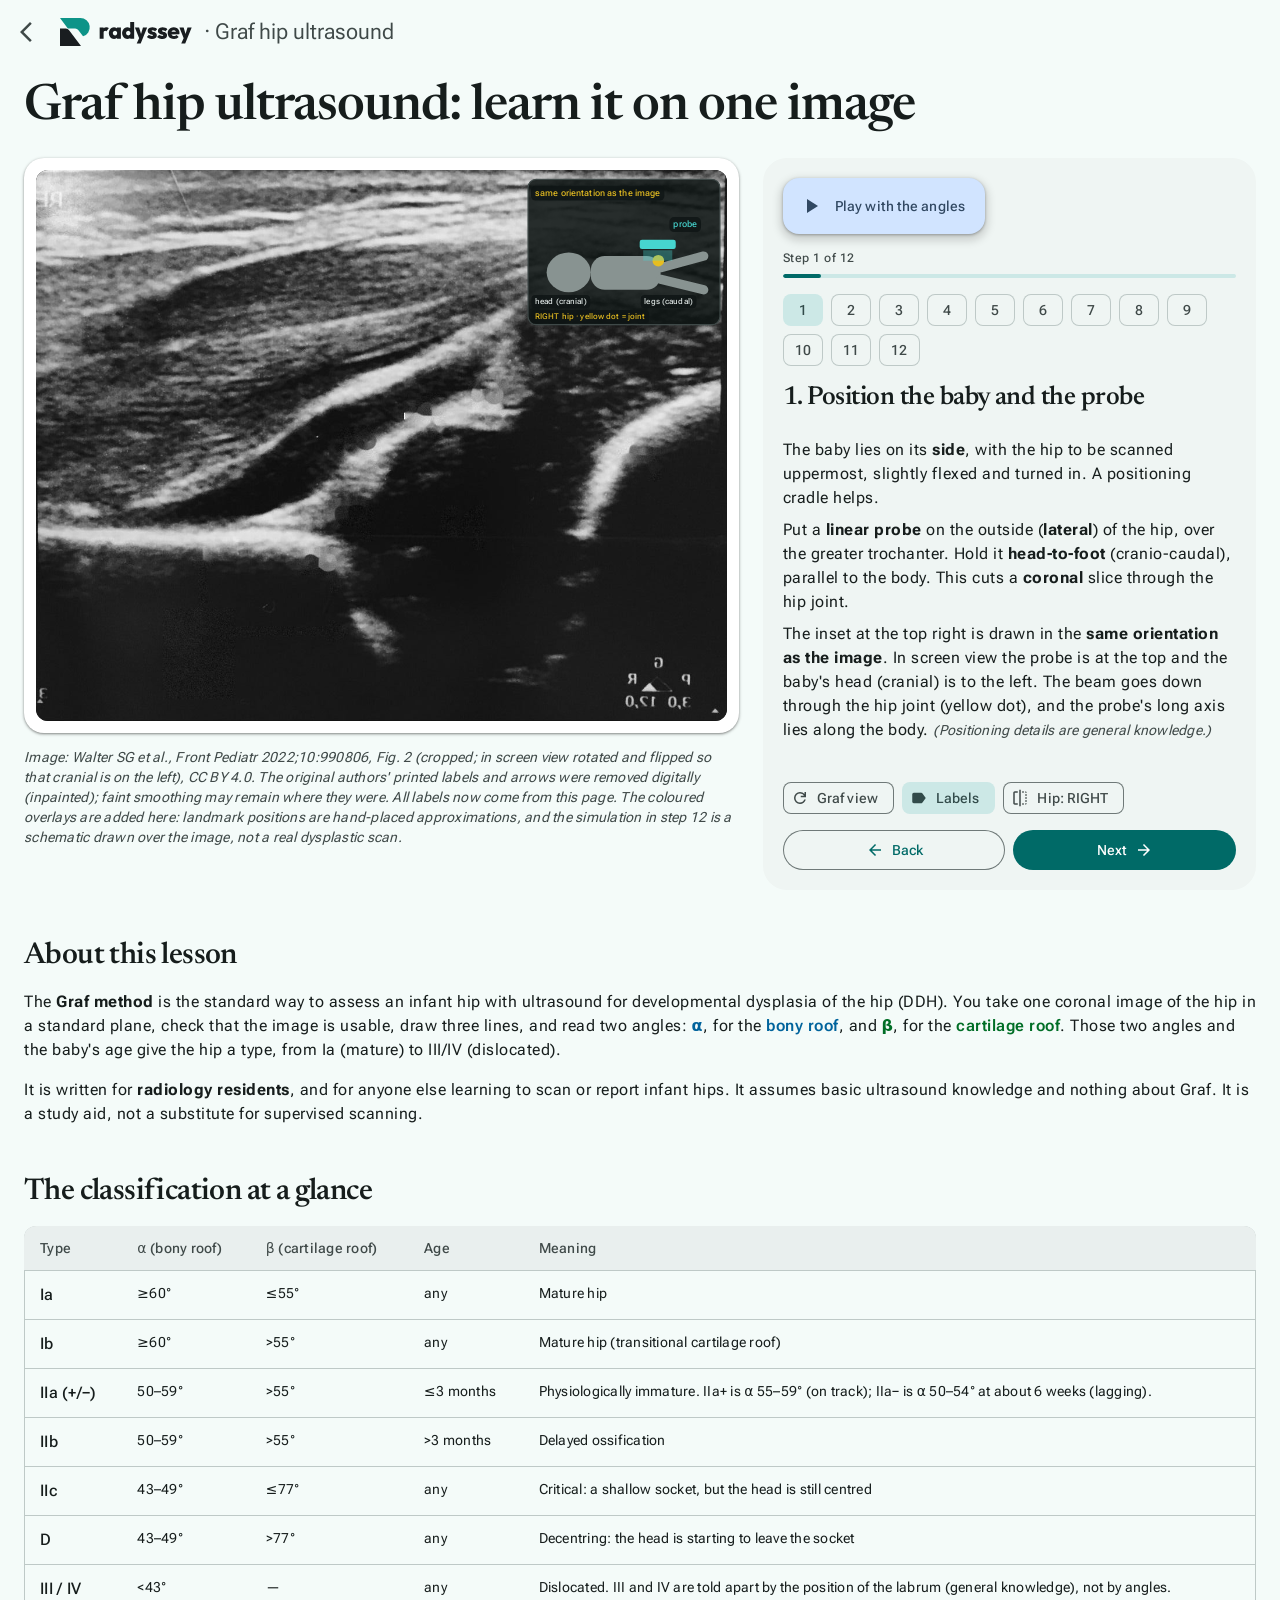
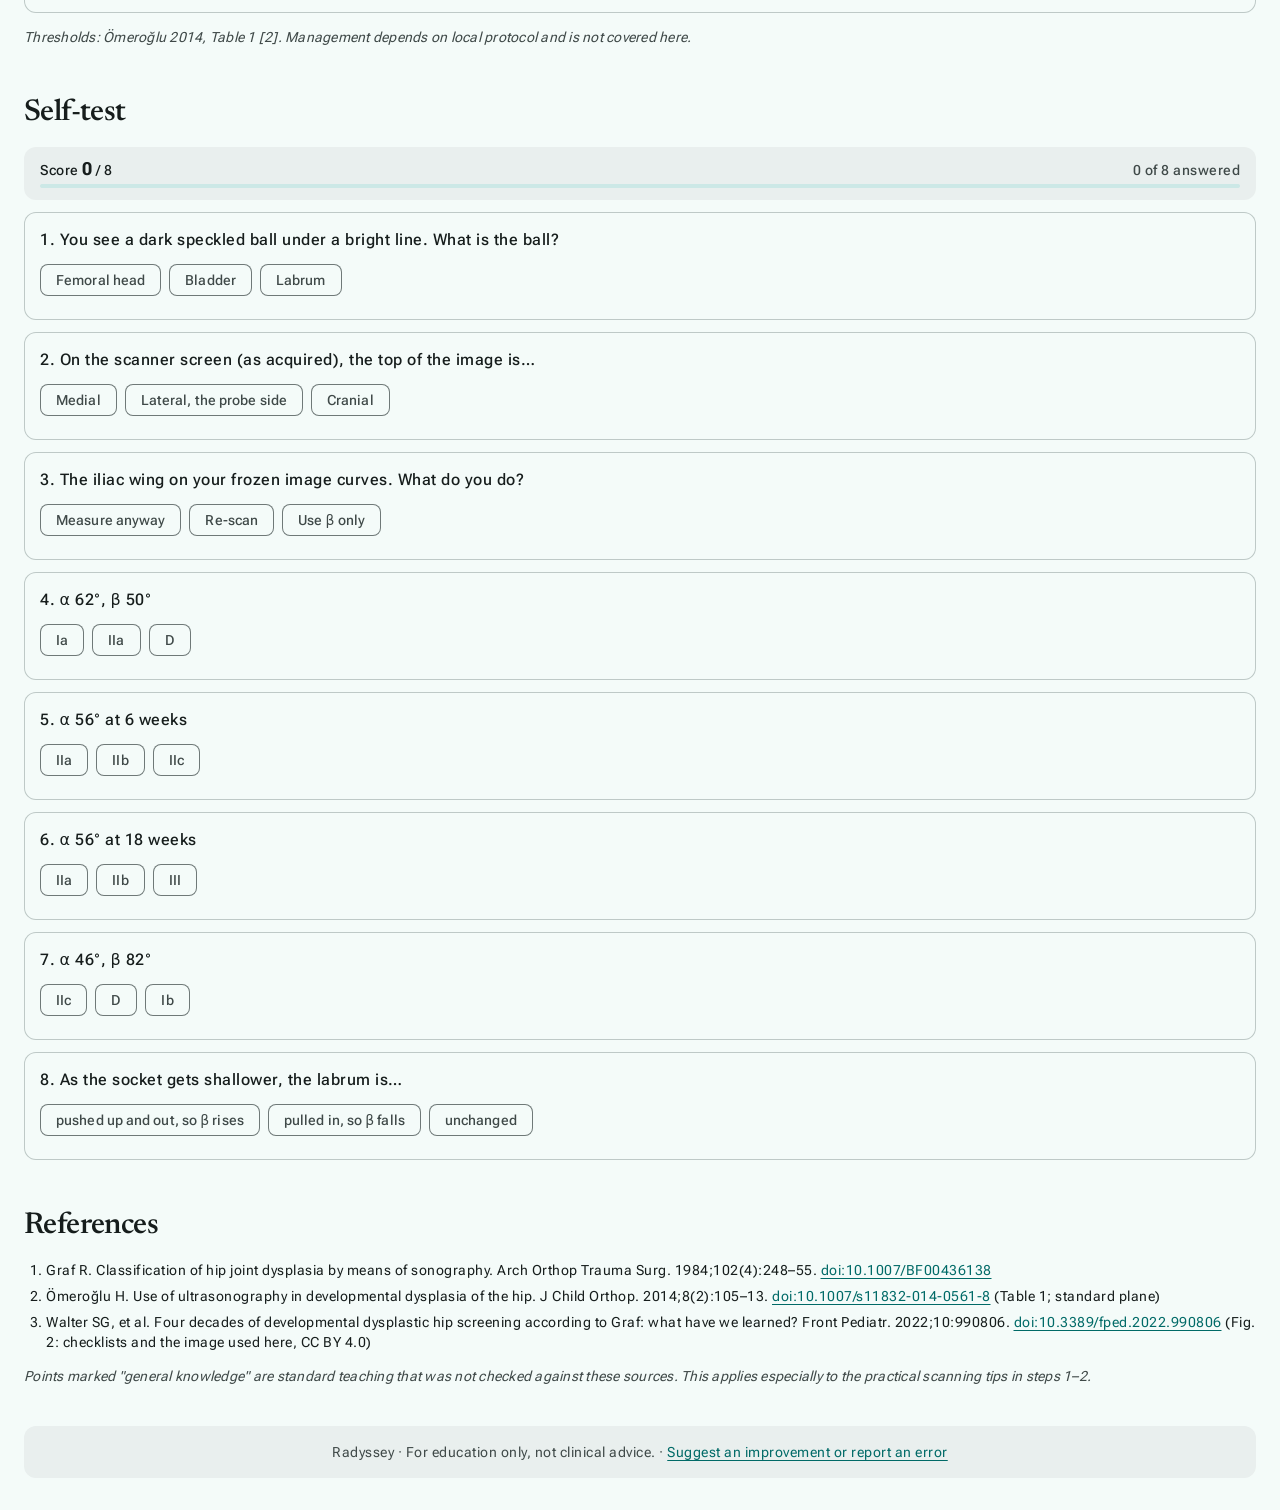
==== commit ab6f61e7: "Rebuild Radyssey in Material 3 with one page per lesson - Material 3 theme generated from a teal see" ====
--- a/site/lessons/graf-hip-ultrasound/index.html
+++ b/site/lessons/graf-hip-ultrasound/index.html
@@ -1,85 +1,182 @@
 <!doctype html>
 <html lang="en"><head><meta charset="utf-8"><meta name="viewport" content="width=device-width, initial-scale=1">
-<title>Graf Hip Ultrasound</title>
+<title>Graf hip ultrasound: learn it on one image – Radyssey</title>
+<meta name="description" content="An interactive lesson on the Graf method for infant hip ultrasound: orientation, anatomy, the usability check, the three lines, alpha and beta, and the types, all on one real image.">
+<meta property="og:title" content="Graf hip ultrasound: learn it on one image">
+<meta property="og:description" content="An interactive lesson on the Graf method for infant hip ultrasound: orientation, anatomy, the usability check, the three lines, alpha and beta, and the types, all on one real image.">
+<meta property="og:image" content="https://radyssey.github.io/lessons/graf-hip-ultrasound/card.png">
 <link rel="icon" href="../../favicon.svg"><link rel="stylesheet" href="../../fonts/fonts.css">
+<link rel="preload" href="../../fonts/RobotoFlex-latin.woff2" as="font" type="font/woff2" crossorigin>
+<link rel="preload" href="../../fonts/Newsreader-latin.woff2" as="font" type="font/woff2" crossorigin>
 <style>
-/* Radyssey "Explorable" look: warm paper, Newsreader headings, pill controls, and text colour-coded like the lines on the image */
-:root{color-scheme:light;--bg:#FBFAF6;--panel:#FFFFFF;--sunk:#F3F1EA;--ink:#1A1A1A;--muted:#5A5A55;--ink-3:#8C8B85;--line:#E6E3DA;--hl:#FCEFB4;
- --base:#E4572E;--roof:#2B66D9;--cart:#2E9E6A;--rim:#B7791F;--brand:#D93A2B;--ok:#2E7D32;--bad:#C2462B;
- --serif:"Newsreader",Georgia,serif;--mono:"Geist Mono",ui-monospace,Consolas,monospace;--spring:cubic-bezier(.34,1.56,.64,1);--shadow:0 30px 60px -40px rgba(0,0,0,.35)}
-@media (prefers-color-scheme:dark){:root:not([data-theme="light"]){color-scheme:dark;--bg:#141413;--panel:#1C1C1A;--sunk:#232320;--ink:#EEECE6;--muted:#A9A79F;--ink-3:#75736C;--line:#2C2B28;--hl:#4A3F12;--base:#FF7A52;--roof:#6EA2FF;--cart:#4FD08F;--rim:#F2C14E;--brand:#E5533F;--ok:#8EE07A;--bad:#FF8A70;--shadow:0 30px 60px -40px rgba(0,0,0,.8)}}
-:root[data-theme="dark"]{color-scheme:dark;--bg:#141413;--panel:#1C1C1A;--sunk:#232320;--ink:#EEECE6;--muted:#A9A79F;--ink-3:#75736C;--line:#2C2B28;--hl:#4A3F12;--base:#FF7A52;--roof:#6EA2FF;--cart:#4FD08F;--rim:#F2C14E;--brand:#E5533F;--ok:#8EE07A;--bad:#FF8A70;--shadow:0 30px 60px -40px rgba(0,0,0,.8)}
-*{box-sizing:border-box}body{margin:0;background:var(--bg);color:var(--ink);font:16px/1.65 "Inter","Segoe UI",system-ui,sans-serif;-webkit-font-smoothing:antialiased}
-::selection{background:var(--hl);color:var(--ink)}:focus-visible{outline:2px solid var(--roof);outline-offset:3px;border-radius:6px}
-h1,h2,h3,.stitle{font-family:var(--serif);font-weight:560;letter-spacing:-.02em}
-.wrap{max-width:1280px;margin:0 auto;padding:14px 20px 20px}
-.top{display:flex;align-items:center;justify-content:space-between;gap:12px;margin:0 0 18px}
-.brand{display:flex;align-items:center;gap:10px;font:600 20px/1 var(--serif);text-decoration:none;color:var(--ink)}
-.brand img{width:30px;height:30px;transition:transform .4s var(--spring)}.brand:hover img{transform:rotate(-8deg) scale(1.08)}
-.home{color:var(--muted);text-decoration:none;font-size:15px}.home:hover{color:var(--ink)}
-h1{font-size:clamp(30px,4.2vw,50px);line-height:1.05;margin:0 0 10px}
-h2{font-size:30px;margin:44px 0 12px}
-.sub{color:var(--muted);margin:0;max-width:52em;font-size:17px}
-.app{display:grid;grid-template-columns:minmax(0,1.45fr) minmax(300px,1fr);grid-template-rows:auto 1fr;gap:0 20px;margin-top:22px}
-.pane{background:#000;border-radius:18px;overflow:hidden;position:relative;grid-column:1;grid-row:1;align-self:start;box-shadow:var(--shadow)}
+/* Radyssey lesson, Material 3. Colour tokens are generated from the site's seed with material-color-utilities;
+   --md-base/roof/cart/rim are the colours of the lines drawn on the image (red, blue, green, yellow). */
+:root{color-scheme:light;--md-primary:#006a67;--md-on-primary:#ffffff;--md-primary-container:#9cf1ec;--md-on-primary-container:#00504d;--md-secondary:#4a6361;--md-on-secondary:#ffffff;--md-secondary-container:#cce8e6;--md-on-secondary-container:#324b4a;--md-tertiary:#49607b;--md-on-tertiary:#ffffff;--md-tertiary-container:#d1e4ff;--md-on-tertiary-container:#314862;--md-error:#ba1a1a;--md-on-error:#ffffff;--md-error-container:#ffdad6;--md-on-error-container:#93000a;--md-surface:#f4fbf9;--md-on-surface:#161d1c;--md-on-surface-variant:#3f4948;--md-surface-container-lowest:#ffffff;--md-surface-container-low:#eff5f3;--md-surface-container:#e9efee;--md-surface-container-high:#e3e9e8;--md-surface-container-highest:#dde4e2;--md-surface-dim:#d5dbda;--md-surface-bright:#f4fbf9;--md-outline:#6f7978;--md-outline-variant:#bec9c7;--md-inverse-surface:#2b3231;--md-inverse-on-surface:#ecf2f1;--md-inverse-primary:#80d5d0;--md-shadow:#000000;--md-scrim:#000000;--md-base:#ae2f34;--md-on-base:#ffffff;--md-base-container:#ffdad8;--md-on-base-container:#410006;--md-roof:#00639c;--md-on-roof:#ffffff;--md-roof-container:#cee5ff;--md-on-roof-container:#001d33;--md-cart:#006e26;--md-on-cart:#ffffff;--md-cart-container:#7ffc8d;--md-on-cart-container:#002106;--md-rim:#725c00;--md-on-rim:#ffffff;--md-rim-container:#ffe082;--md-on-rim-container:#231b00}
+@media (prefers-color-scheme:dark){:root:not([data-theme="light"]){--logo-brand:#2dd4bf;--logo-ink:#f9f9f9;color-scheme:dark;--md-primary:#80d5d0;--md-on-primary:#003735;--md-primary-container:#00504d;--md-on-primary-container:#9cf1ec;--md-secondary:#b0ccca;--md-on-secondary:#1b3533;--md-secondary-container:#324b4a;--md-on-secondary-container:#cce8e6;--md-tertiary:#b1c9e8;--md-on-tertiary:#1a324b;--md-tertiary-container:#314862;--md-on-tertiary-container:#d1e4ff;--md-error:#ffb4ab;--md-on-error:#690005;--md-error-container:#93000a;--md-on-error-container:#ffdad6;--md-surface:#0e1514;--md-on-surface:#dde4e2;--md-on-surface-variant:#bec9c7;--md-surface-container-lowest:#090f0f;--md-surface-container-low:#161d1c;--md-surface-container:#1a2120;--md-surface-container-high:#252b2b;--md-surface-container-highest:#2f3635;--md-surface-dim:#0e1514;--md-surface-bright:#343a3a;--md-outline:#889391;--md-outline-variant:#3f4948;--md-inverse-surface:#dde4e2;--md-inverse-on-surface:#2b3231;--md-inverse-primary:#006a67;--md-shadow:#000000;--md-scrim:#000000;--md-base:#ffb3b0;--md-on-base:#68000f;--md-base-container:#8c1520;--md-on-base-container:#ffdad8;--md-roof:#97cbff;--md-on-roof:#003354;--md-roof-container:#004a77;--md-on-roof-container:#cee5ff;--md-cart:#62df74;--md-on-cart:#003910;--md-cart-container:#00531b;--md-on-cart-container:#7ffc8d;--md-rim:#ecc228;--md-on-rim:#3c2f00;--md-rim-container:#564500;--md-on-rim-container:#ffe082}}
+:root[data-theme="dark"]{--logo-brand:#2dd4bf;--logo-ink:#f9f9f9;color-scheme:dark;--md-primary:#80d5d0;--md-on-primary:#003735;--md-primary-container:#00504d;--md-on-primary-container:#9cf1ec;--md-secondary:#b0ccca;--md-on-secondary:#1b3533;--md-secondary-container:#324b4a;--md-on-secondary-container:#cce8e6;--md-tertiary:#b1c9e8;--md-on-tertiary:#1a324b;--md-tertiary-container:#314862;--md-on-tertiary-container:#d1e4ff;--md-error:#ffb4ab;--md-on-error:#690005;--md-error-container:#93000a;--md-on-error-container:#ffdad6;--md-surface:#0e1514;--md-on-surface:#dde4e2;--md-on-surface-variant:#bec9c7;--md-surface-container-lowest:#090f0f;--md-surface-container-low:#161d1c;--md-surface-container:#1a2120;--md-surface-container-high:#252b2b;--md-surface-container-highest:#2f3635;--md-surface-dim:#0e1514;--md-surface-bright:#343a3a;--md-outline:#889391;--md-outline-variant:#3f4948;--md-inverse-surface:#dde4e2;--md-inverse-on-surface:#2b3231;--md-inverse-primary:#006a67;--md-shadow:#000000;--md-scrim:#000000;--md-base:#ffb3b0;--md-on-base:#68000f;--md-base-container:#8c1520;--md-on-base-container:#ffdad8;--md-roof:#97cbff;--md-on-roof:#003354;--md-roof-container:#004a77;--md-on-roof-container:#cee5ff;--md-cart:#62df74;--md-on-cart:#003910;--md-cart-container:#00531b;--md-on-cart-container:#7ffc8d;--md-rim:#ecc228;--md-on-rim:#3c2f00;--md-rim-container:#564500;--md-on-rim-container:#ffe082}
+:root{--serif:"Newsreader",Georgia,serif;--font:"Roboto Flex",Roboto,"Segoe UI",system-ui,sans-serif;--emph:cubic-bezier(.2,0,0,1);--emph-dec:cubic-bezier(.05,.7,.1,1);
+ --elev-1:0 1px 2px rgba(0,0,0,.3),0 1px 3px 1px rgba(0,0,0,.15);--elev-3:0 4px 8px 3px rgba(0,0,0,.15),0 1px 3px rgba(0,0,0,.3)}
+*{box-sizing:border-box}
+body{margin:0;background:var(--md-surface);color:var(--md-on-surface);font:400 16px/24px var(--font);letter-spacing:.5px;-webkit-font-smoothing:antialiased}
+::selection{background:var(--md-primary-container);color:var(--md-on-primary-container)}
+:focus-visible{outline:3px solid var(--md-secondary);outline-offset:2px;border-radius:8px}
+a{color:var(--md-primary);text-underline-offset:3px}
+/* top app bar */
+.appbar{position:sticky;top:0;z-index:5;display:flex;align-items:center;gap:4px;height:64px;padding:0 8px;background:var(--md-surface);transition:background .25s var(--emph)}
+body.scrolled .appbar{background:var(--md-surface-container)}
+.iconbtn{width:48px;height:48px;display:grid;place-items:center;border-radius:24px;color:var(--md-on-surface-variant);position:relative;overflow:hidden}
+.iconbtn svg{width:24px;height:24px;fill:currentColor}
+.brand{display:flex;align-items:center;gap:12px;text-decoration:none;color:var(--md-on-surface);font:500 22px/28px var(--font);letter-spacing:0;min-width:0}
+.brand img{width:auto;height:26px;flex:none}.brand span{white-space:nowrap;overflow:hidden;text-overflow:ellipsis}
+.brand .lesson{color:var(--md-on-surface-variant);font-weight:400}
+.wrap{max-width:1280px;margin:0 auto;padding:8px 24px 24px}
+h1{font:560 clamp(32px,4.4vw,50px)/1.08 var(--serif);letter-spacing:-.02em;margin:8px 0 8px}
+h2{font:560 30px/36px var(--serif);letter-spacing:-.02em;margin:48px 0 16px}
+.sub{color:var(--md-on-surface-variant);margin:0;max-width:52em}
+.app{display:grid;grid-template-columns:minmax(0,1.45fr) minmax(320px,1fr);grid-template-rows:auto 1fr;gap:0 24px;margin-top:24px}
+.pane{background:var(--md-surface-container-lowest);border-radius:20px;padding:12px;position:relative;grid-column:1;grid-row:1;align-self:start;box-shadow:var(--elev-1)}
+.img{background:#000;border-radius:12px;overflow:hidden}
+.bar{padding:12px 4px 2px}.bar:empty{display:none}
+.nums{display:flex;align-items:center;gap:16px;flex-wrap:wrap}
+.num{font:400 14px/20px var(--font);color:var(--md-on-surface-variant)}.num small{font:400 20px/36px var(--font);margin-right:2px}.num b{font:400 28px/36px var(--font);font-variant-numeric:tabular-nums}
+.badge{display:inline-flex;align-items:center;height:32px;padding:0 12px;border-radius:8px;font:500 14px/20px var(--font);margin-left:auto;animation:pop .35s var(--emph-dec)}
+@keyframes pop{from{transform:scale(.88)}}
+.desc{margin:6px 0 0;font-size:14px;line-height:20px;letter-spacing:.25px;color:var(--md-on-surface-variant)}
+.handle{cursor:grab;outline:none}.handle:active{cursor:grabbing}
+.handle:focus-visible circle:nth-last-child(2){stroke:var(--md-on-surface);stroke-width:5}
+/* self-test */
+.rv-score{position:sticky;top:64px;z-index:2;display:flex;flex-wrap:wrap;align-items:center;gap:4px 16px;padding:12px 16px;border-radius:12px;background:var(--md-surface-container);font:500 14px/20px var(--font)}
+.rv-score span:last-of-type{color:var(--md-on-surface-variant);margin-left:auto}.rv-score b{font-size:18px}
+.rv-score i{flex-basis:100%;height:4px;border-radius:2px;background:linear-gradient(var(--md-primary),var(--md-primary)) 0 0/var(--p) 100% no-repeat,var(--md-secondary-container)}
+.q .opts button.right{background:var(--md-cart-container);color:var(--md-on-cart-container);box-shadow:none}
+.q .opts button.wrong{background:var(--md-error-container);color:var(--md-on-error-container);box-shadow:none}
+.q .opts button:disabled{cursor:default}.q .opts button:disabled:not(.right):not(.wrong){opacity:.5}
+.q .fb{margin:8px 0 0;font-size:14px;line-height:20px}.q .fb .ok{color:var(--md-cart);font-weight:600}.q .fb .bad{color:var(--md-error);font-weight:600}
+.q .again,.rv-result .retake{margin-top:8px;height:36px;padding:0 16px;border-radius:18px;box-shadow:inset 0 0 0 1px var(--md-outline);color:var(--md-primary)}
+.rv-result{margin:16px 0;padding:20px;border-radius:16px;background:var(--md-primary-container);color:var(--md-on-primary-container)}
+.rv-result .big{font:560 28px/34px var(--serif);margin:0 0 4px}.rv-result p{margin:0 0 8px}
+.rv-result .retake{color:var(--md-on-primary-container);box-shadow:inset 0 0 0 1px currentColor}
+/* snackbar */
+.rv-snack{position:fixed;left:50%;bottom:24px;z-index:9;display:flex;align-items:center;gap:8px;max-width:calc(100% - 32px);padding:6px 8px 6px 16px;border-radius:4px;
+ background:var(--md-inverse-surface);color:var(--md-inverse-on-surface);font:400 14px/20px var(--font);box-shadow:var(--elev-3);transform:translate(-50%,24px);opacity:0;transition:transform .3s var(--emph-dec),opacity .2s}
+.rv-snack.on{transform:translate(-50%,0);opacity:1}.rv-snack button{height:36px;padding:0 12px;border-radius:18px;color:var(--md-inverse-primary);font-weight:500}
+@media (max-width:900px) and (orientation:portrait),(max-width:600px){.rv-snack{bottom:96px}.rv-score{top:0;position:static}}
+.ring{transform-box:fill-box;transform-origin:center;animation:ring 2.2s ease-out infinite}
+@keyframes ring{0%{transform:scale(.7);opacity:.75}100%{transform:scale(2.1);opacity:0}}
+.rv-logo{height:28px;width:auto;display:block;overflow:visible}.rv-logo .mk{transform-box:fill-box;transform-origin:center;transition:transform .25s cubic-bezier(.2,.8,.2,1)}
+.brand:hover .rv-logo .mk{transform:rotate(-5deg)}
+:root{--logo-brand:#0d9488;--logo-ink:#191d20}
 .cap{grid-column:1;grid-row:2;align-self:start}
-.side{grid-column:2;grid-row:1/span 2;align-self:start}
 #us{width:100%;height:auto;display:block;touch-action:none;user-select:none}
-.side{background:var(--panel);border:1px solid var(--line);border-radius:22px;padding:20px;display:flex;flex-direction:column;gap:12px;box-shadow:var(--shadow)}
-.steps{display:flex;flex-wrap:wrap;gap:6px}
-.steps button{min-width:36px;padding:5px 9px;font-family:var(--mono);font-size:13px;font-variant-numeric:tabular-nums}
-.steps button.on{background:var(--ink);color:var(--bg);border-color:var(--ink);transform:scale(1.08)}
-button{font:inherit;padding:8px 14px;border-radius:999px;border:1.5px solid var(--line);background:transparent;color:var(--ink);cursor:pointer;transition:transform .3s var(--spring),background .2s,color .2s,border-color .2s}
-button:hover{border-color:var(--ink);transform:translateY(-1px)}button:active{transform:scale(.94)}
-.stitle{font-size:26px;line-height:1.15;margin:4px 0 0}.stext p{margin:8px 0}.stext ul,.stext ol{margin:8px 0;padding-left:22px}
-.stext.swap{animation:swap .45s var(--spring)}@keyframes swap{from{opacity:0;transform:translateY(8px)}}
-.read{background:var(--sunk);border-radius:16px;padding:14px 16px}
-.big{font:600 28px/1.1 var(--serif);letter-spacing:-.02em;font-variant-numeric:tabular-nums}
-.c-roof{color:var(--roof);font-weight:600}.c-cart{color:var(--cart);font-weight:600}.c-base{color:var(--base);font-weight:600}.c-rim{color:var(--rim);font-weight:600}
+/* the step panel is an M3 filled card */
+.side{grid-column:2;grid-row:1/span 2;align-self:start;background:var(--md-surface-container-low);border-radius:24px;padding:20px;display:flex;flex-direction:column;gap:16px}
+.progress{display:grid;gap:8px}.progress .lbl{font:500 12px/16px var(--font);letter-spacing:.5px;color:var(--md-on-surface-variant)}
+.track{height:4px;border-radius:2px;background:var(--md-secondary-container);overflow:hidden}.track i{display:block;height:100%;width:0;background:var(--md-primary);border-radius:2px;transition:width .5s var(--emph)}
+/* buttons: state layer + ripple */
+button{font:500 14px/20px var(--font);letter-spacing:.1px;cursor:pointer;border:0;color:inherit;background:none;position:relative;overflow:hidden;isolation:isolate}
+button::before,.iconbtn::before{content:"";position:absolute;inset:0;background:currentColor;opacity:0;transition:opacity .2s var(--emph);z-index:-1;border-radius:inherit}
+button:hover::before,.iconbtn:hover::before{opacity:.08}button:active::before,button:focus-visible::before{opacity:.1}
+.ripple{position:absolute;border-radius:50%;background:currentColor;opacity:.12;transform:scale(0);pointer-events:none;animation:ripple .55s var(--emph-dec) forwards;z-index:-1}
+@keyframes ripple{to{transform:scale(1);opacity:0}}
+button svg{width:18px;height:18px;fill:currentColor;flex:none}
+/* step chips (M3 filter chips) */
+.steps{display:flex;flex-wrap:wrap;gap:8px}
+.steps button{min-width:40px;height:32px;padding:0 12px;border-radius:8px;box-shadow:inset 0 0 0 1px var(--md-outline-variant);color:var(--md-on-surface-variant);font-variant-numeric:tabular-nums}
+.steps button.on{background:var(--md-secondary-container);color:var(--md-on-secondary-container);box-shadow:none}
+.stitle{font:560 26px/32px var(--serif);letter-spacing:-.02em;margin:0}
+.stext p{margin:8px 0}.stext ul,.stext ol{margin:8px 0;padding-left:22px}
+.stext.swap{animation:swap .4s var(--emph-dec)}@keyframes swap{from{opacity:0;transform:translateY(8px)}}
+.c-roof{color:var(--md-roof);font-weight:600}.c-cart{color:var(--md-cart);font-weight:600}.c-base{color:var(--md-base);font-weight:600}.c-rim{color:var(--md-rim);font-weight:600}
+/* readout: M3 filled card with display numbers */
+.read{background:var(--md-surface-container-highest);border-radius:16px;padding:16px}
+.big{font:400 32px/40px var(--font);letter-spacing:0;font-variant-numeric:tabular-nums}
 .row{display:flex;flex-wrap:wrap;gap:8px;align-items:center}
-.ctl{display:grid;grid-template-columns:auto 1fr auto;gap:6px 12px;align-items:center}.ctl input{width:100%}input[type=range]{accent-color:var(--roof)}
-.gk{color:var(--muted);font-size:13px;font-style:italic}
-table{border-collapse:separate;border-spacing:0;width:100%;font-size:15px;background:var(--panel);border:1px solid var(--line);border-radius:16px;overflow:hidden}
-th,td{border-bottom:1px solid var(--line);padding:10px 12px;text-align:left;vertical-align:top}tr:last-child td{border-bottom:0}
-th{background:var(--sunk);font:500 12px/1.4 var(--mono);letter-spacing:.04em;color:var(--muted)}
-td:first-child{font:600 18px/1.3 var(--serif)}
-.card{background:var(--panel);border:1px solid var(--line);border-radius:18px;padding:16px 18px;margin:12px 0}
-.q .opts{display:flex;flex-wrap:wrap;gap:8px;margin-top:10px}
-.play{align-self:flex-start;background:var(--ink);color:var(--bg);border-color:var(--ink);font-weight:600;padding:11px 20px}
-.play:hover{background:var(--ink);box-shadow:0 10px 24px -12px rgba(0,0,0,.45);transform:translateY(-2px)}
-.play.on{display:none}
-a{color:inherit;text-decoration-color:color-mix(in srgb,var(--roof) 55%,transparent);text-decoration-thickness:1.5px;text-underline-offset:3px}
-ol li::marker{font-family:var(--serif);font-weight:600;color:var(--ink-3)}
-.foot{margin:40px 0 8px;border-top:1px solid var(--line);padding-top:16px;color:var(--ink-3);font-size:14px;text-align:center}
-@media (max-width:900px){.app{grid-template-columns:1fr;grid-template-rows:auto;gap:12px}.pane{position:sticky;top:0;z-index:3;border-radius:0 0 16px 16px;margin:0 -12px;box-shadow:0 8px 18px rgba(0,0,0,.35);grid-row:1}.side{grid-column:1;grid-row:2;padding:16px;border-radius:18px}.cap{grid-row:3;margin:0}#us{max-height:58vh}.wrap{padding:10px 12px}h1{font-size:28px}.steps button{min-width:40px;padding:7px 8px}table{display:block;overflow-x:auto;white-space:nowrap}.stitle{font-size:22px}}
+#extra .row button,#reset{height:40px;padding:0 16px;border-radius:20px;box-shadow:inset 0 0 0 1px var(--md-outline);color:var(--md-primary)}
+.ctl{display:grid;grid-template-columns:auto 1fr auto;gap:8px 12px;align-items:center;font:500 14px/20px var(--font)}.ctl input{width:100%}
+input[type=range]{accent-color:var(--md-primary);height:24px}
+/* tools: M3 filter chips */
+.tools{display:flex;flex-wrap:wrap;gap:8px}
+.tools button{display:inline-flex;align-items:center;gap:8px;height:32px;padding:0 16px 0 8px;border-radius:8px;box-shadow:inset 0 0 0 1px var(--md-outline);color:var(--md-on-surface-variant)}
+.tools button[aria-pressed="true"]{background:var(--md-secondary-container);color:var(--md-on-secondary-container);box-shadow:none}
+/* back / next: M3 common buttons */
+.stepnav{display:flex;gap:8px}
+.stepnav button{flex:1;display:inline-flex;align-items:center;justify-content:center;gap:8px;height:40px;padding:0 24px;border-radius:20px}
+#prev{box-shadow:inset 0 0 0 1px var(--md-outline);color:var(--md-primary)}
+#next{background:var(--md-primary);color:var(--md-on-primary)}#next:hover{box-shadow:var(--elev-1)}
+/* play with the angles: M3 extended FAB */
+.play{align-self:flex-start;display:inline-flex;align-items:center;gap:12px;height:56px;padding:0 20px 0 16px;border-radius:16px;background:var(--md-tertiary-container);color:var(--md-on-tertiary-container);font:500 14px/20px var(--font);box-shadow:var(--elev-3);transition:box-shadow .2s var(--emph)}
+.play svg{width:24px;height:24px}.play.on{display:none}
+.gk{color:var(--md-on-surface-variant);font-size:14px;line-height:20px;letter-spacing:.25px;font-style:italic}
+/* the classification table as an outlined card */
+.tbl{overflow-x:auto;border-radius:12px;box-shadow:inset 0 0 0 1px var(--md-outline-variant)}
+table{border-collapse:collapse;width:100%;font-size:14px;line-height:20px;letter-spacing:.25px}
+th,td{padding:12px 16px;text-align:left;vertical-align:top;border-bottom:1px solid var(--md-outline-variant)}tr:last-child td{border-bottom:0}
+th{font:500 14px/20px var(--font);color:var(--md-on-surface-variant);background:var(--md-surface-container)}
+td:first-child{font:500 16px/24px var(--font)}
+/* quiz: outlined cards with chip answers */
+.card{background:var(--md-surface);border-radius:12px;box-shadow:inset 0 0 0 1px var(--md-outline-variant);padding:16px;margin:12px 0}
+.q b{font-weight:500}
+.q .opts{display:flex;flex-wrap:wrap;gap:8px;margin:12px 0 4px}
+.q .opts button{height:32px;padding:0 16px;border-radius:8px;box-shadow:inset 0 0 0 1px var(--md-outline);color:var(--md-on-surface-variant)}
+ol{padding-left:22px}ol li{margin:6px 0;font-size:14px;line-height:20px}
+.foot{margin:40px 0 8px;padding:16px;border-radius:12px;background:var(--md-surface-container);color:var(--md-on-surface-variant);font-size:14px;line-height:20px;text-align:center}
+@media (max-width:900px) and (orientation:portrait),(max-width:600px){
+ .wrap{padding:4px 12px 96px}
+ .app{grid-template-columns:minmax(0,1fr);grid-template-rows:auto;gap:12px}
+ .side,.cap{min-width:0}
+ .pane{position:sticky;top:64px;z-index:3;border-radius:0 0 20px 20px;margin:0 -12px;padding:8px 8px 6px;box-shadow:0 4px 12px rgba(0,0,0,.25);grid-row:1}
+ .bar{padding:6px 4px 0}.num b{font-size:22px;line-height:28px}.desc{display:none}.badge{height:28px}
+ .side{grid-column:1;grid-row:2;padding:16px;border-radius:20px}
+ .cap{grid-row:3;margin:0}
+ #us{max-height:44vh}
+ .steps{flex-wrap:nowrap;overflow-x:auto;margin:0 -16px;padding:0 16px 4px;scrollbar-width:none}.steps::-webkit-scrollbar{display:none}
+ .steps button{flex:none;min-width:44px}
+ /* back / next become a bottom app bar */
+ .stepnav{position:fixed;left:0;right:0;bottom:0;z-index:6;padding:12px 16px calc(12px + env(safe-area-inset-bottom));background:var(--md-surface-container);box-shadow:0 -1px 3px rgba(0,0,0,.12)}
+ .stepnav button{height:48px;border-radius:24px}
+ .brand .lesson{display:none}
+ .tbl{margin:0 -4px}
+}
+@media (max-height:540px) and (orientation:landscape) and (min-width:601px){
+ .appbar{height:52px}.wrap{padding:0 12px 24px}h1{font-size:26px;line-height:32px;margin:0 0 4px}.sub{font-size:14px;line-height:20px}
+ .app{grid-template-columns:minmax(0,1.15fr) minmax(0,1fr);gap:0 12px;margin-top:12px}
+ .pane{position:sticky;top:56px}#us{max-height:calc(100vh - 68px)}
+ .side{padding:14px;gap:12px;border-radius:16px}.steps{gap:6px}.stitle{font-size:20px;line-height:28px}
+}
+/* bigger touch targets on touch screens (M3: 48 px) */
+@media (pointer:coarse){input[type=range]{height:44px}.steps button{height:40px}.tools button{height:40px}.q .opts button{height:40px}}
 @media (prefers-reduced-motion:reduce){*{animation:none!important;transition:none!important}}
-</style></head><body><div class="wrap">
-<div class="top"><a class="brand" href="../../index.html" target="_top"><img src="../../logo.svg" alt="">Radyssey</a><a class="home" href="../../posts/2026-10-26-graf-hip-ultrasound/" target="_top">← About this lesson</a></div>
+</style></head><body>
+<header class="appbar"><a class="iconbtn" href="../../index.html" target="_top" aria-label="All lessons"><svg viewBox="0 -960 960 960" aria-hidden="true"><path d="M400-80 0-480l400-400 71 71-329 329 329 329-71 71Z"/></svg></a>
+<a class="brand" href="../../index.html" target="_top"><svg class="rv-logo" viewBox="0 0 227.0 48" role="img" aria-label="Radyssey"><g class="mk"><path fill="var(--logo-brand)" d="M0 0H35A16 16 0 0 1 39.51 31.35L31.6 20.8Q29.5 18 26 18H13.5Z"/><path fill="var(--logo-ink)" d="M0 18H10Q13.5 18 15.6 20.8L36 48H0Z"/></g><path fill="var(--logo-ink)" transform="translate(66 0)" d="M1.9695 35.45238095238095V16.381380952380947H8.775V35.45238095238095ZM8.775 25.06863095238095 5.74275 22.51413095238095Q6.85425 19.286880952380947 8.72607055214724 17.63913095238095Q10.59789110429448 15.99138095238095 13.62075 15.99138095238095Q14.96625 15.99138095238095 15.965625 16.35213095238095Q16.965 16.71288095238095 17.6475 17.43438095238095L13.728 22.71888095238095Q13.3965 22.34838095238095 12.842375 22.12900595238095Q12.28825 21.90963095238095 11.5635 21.90963095238095Q10.2375 21.90963095238095 9.506250000000001 22.711522461814912Q8.775 23.513413971248873 8.775 25.06863095238095ZM26.8125 35.84238095238095Q24.1605 35.84238095238095 22.098374999999997 34.55538095238095Q20.03625 33.26838095238095 18.861375 31.03563095238095Q17.6865 28.80288095238095 17.6865 25.926630952380947Q17.6865 23.04063095238095 18.861375 20.79325595238095Q20.03625 18.545880952380948 22.098374999999997 17.26863095238095Q24.1605 15.99138095238095 26.8125 15.99138095238095Q28.6065 15.99138095238095 30.088500000000003 16.64463095238095Q31.570500000000003 17.29788095238095 32.530875 18.458130952380948Q33.49125 19.61838095238095 33.696 21.11988095238095V30.713880952380947Q33.49125 32.21538095238095 32.53575 33.375630952380945Q31.58025 34.53588095238095 30.093375 35.18913095238095Q28.6065 35.84238095238095 26.8125 35.84238095238095ZM28.275 29.797380952380948Q29.951999999999998 29.797380952380948 30.975749999999998 28.710255952380948Q31.9995 27.623130952380947 31.9995 25.91688095238095Q31.9995 24.76638095238095 31.541249999999998 23.90350595238095Q31.083 23.04063095238095 30.2445 22.53850595238095Q29.406 22.03638095238095 28.30425 22.03638095238095Q27.21225 22.03638095238095 26.37375 22.53850595238095Q25.535249999999998 23.04063095238095 25.042875 23.91813095238095Q24.5505 24.795630952380947 24.5505 25.91688095238095Q24.5505 27.03813095238095 25.02825 27.91563095238095Q25.506 28.79313095238095 26.359125 29.29525595238095Q27.21225 29.797380952380948 28.275 29.797380952380948ZM31.75575 35.45238095238095V30.33363095238095L32.73075 25.68288095238095L31.75575 21.071130952380948V16.381380952380947H38.415V35.45238095238095ZM49.783500000000004 35.84238095238095Q47.014500000000005 35.84238095238095 44.90900843558283 34.555637531328316Q42.80351687116565 33.26889411027569 41.61350843558283 31.03588753132832Q40.423500000000004 28.80288095238095 40.423500000000004 25.924569976771192Q40.423500000000004 23.036191927990707 41.613 20.791036440185827Q42.8025 18.545880952380948 44.906625000000005 17.26863095238095Q47.01075 15.99138095238095 49.783500000000004 15.99138095238095Q51.606750000000005 15.99138095238095 53.161875 16.64463095238095Q54.717 17.29788095238095 55.765125 18.458130952380948Q56.813250000000004 19.61838095238095 57.018 21.11988095238095V30.42138095238095Q56.813250000000004 31.92288095238095 55.77 33.156255952380945Q54.72675 34.38963095238095 53.16675000000001 35.116005952380945Q51.606750000000005 35.84238095238095 49.783500000000004 35.84238095238095ZM51.012 29.797380952380948Q52.143 29.797380952380948 52.96576378676471 29.308277764461486Q53.788527573529414 28.81917457654202 54.262513786764714 27.943277764461484Q54.73650000000001 27.06738095238095 54.73650000000001 25.91688095238095Q54.73650000000001 24.762609725965856 54.276201086956526 23.902540150494158Q53.815902173913045 23.04247057502246 52.97945108695652 22.539425763701704Q52.143 22.03638095238095 51.046125 22.03638095238095Q49.949250000000006 22.03638095238095 49.11150528169014 22.54028498081697Q48.273760563380286 23.04418900925299 47.780630281690144 23.920395170390428Q47.2875 24.796601331527867 47.2875 25.91688095238095Q47.2875 27.03813095238095 47.764457512315275 27.915240952380948Q48.24141502463054 28.79235095238095 49.097637931034484 29.29486595238095Q49.95386083743843 29.797380952380948 51.012 29.797380952380948ZM61.152 35.45238095238095H54.49275V30.33363095238095L55.46775 25.68288095238095L54.346500000000006 21.071130952380948V7.021380952380948H61.152ZM70.05375 35.50113095238095 62.3805 16.381380952380947H69.64425L74.34375 32.10813095238095H71.487L76.206 16.381380952380947H83.45025L75.63074999999999 35.50113095238095ZM65.52974999999999 43.54488095238095 71.16525 31.103880952380948 75.63074999999999 35.50113095238095 72.33525 43.54488095238095ZM91.91325 35.98863095238095Q90.17775 35.98863095238095 88.4715 35.53525595238095Q86.76525000000001 35.08188095238095 85.307625 34.27750595238095Q83.85000000000001 33.47313095238095 82.83600000000001 32.41038095238095L86.53125 28.62738095238095Q87.477 29.612130952380948 88.77375 30.16300595238095Q90.07050000000001 30.713880952380947 91.55250000000001 30.713880952380947Q92.41050000000001 30.713880952380947 92.873625 30.475005952380947Q93.33675000000001 30.23613095238095 93.33675000000001 29.797380952380948Q93.33675000000001 29.17338095238095 92.67862500000001 28.85163095238095Q92.02050000000001 28.52988095238095 90.99675000000002 28.27150595238095Q89.97300000000001 28.013130952380948 88.83225000000002 27.647505952380946Q87.6915 27.28188095238095 86.653125 26.648130952380946Q85.61475 26.014380952380947 84.97125 24.88825595238095Q84.32775000000001 23.76213095238095 84.32775000000001 21.99738095238095Q84.32775000000001 20.17413095238095 85.3125 18.784755952380948Q86.29725 17.39538095238095 88.101 16.59100595238095Q89.90475 15.78663095238095 92.313 15.78663095238095Q94.77975 15.78663095238095 96.99787500000001 16.630005952380948Q99.21600000000001 17.47338095238095 100.56150000000001 19.16013095238095L96.837 22.943130952380947Q95.90100000000001 21.87063095238095 94.76025000000001 21.46600595238095Q93.6195 21.06138095238095 92.69325 21.06138095238095Q91.81575000000001 21.06138095238095 91.42087500000001 21.31975595238095Q91.02600000000001 21.57813095238095 91.02600000000001 21.99738095238095Q91.02600000000001 22.51413095238095 91.6695 22.82613095238095Q92.313 23.138130952380948 93.33675 23.39163095238095Q94.3605 23.64513095238095 95.486625 24.030255952380948Q96.61275 24.41538095238095 97.63650000000001 25.10275595238095Q98.66025 25.79013095238095 99.30375000000001 26.92113095238095Q99.94725000000001 28.05213095238095 99.94725000000001 29.85588095238095Q99.94725000000001 32.67363095238095 97.77300000000001 34.331130952380946Q95.59875000000001 35.98863095238095 91.91325 35.98863095238095ZM109.50225 35.98863095238095Q107.76675 35.98863095238095 106.0605 35.53525595238095Q104.35425000000001 35.08188095238095 102.896625 34.27750595238095Q101.43900000000001 33.47313095238095 100.42500000000001 32.41038095238095L104.12025 28.62738095238095Q105.066 29.612130952380948 106.36275 30.16300595238095Q107.65950000000001 30.713880952380947 109.14150000000001 30.713880952380947Q109.99950000000001 30.713880952380947 110.462625 30.475005952380947Q110.92575000000001 30.23613095238095 110.92575000000001 29.797380952380948Q110.92575000000001 29.17338095238095 110.26762500000001 28.85163095238095Q109.60950000000001 28.52988095238095 108.58575000000002 28.27150595238095Q107.56200000000001 28.013130952380948 106.42125000000001 27.647505952380946Q105.2805 27.28188095238095 104.242125 26.648130952380946Q103.20375 26.014380952380947 102.56025 24.88825595238095Q101.91675000000001 23.76213095238095 101.91675000000001 21.99738095238095Q101.91675000000001 20.17413095238095 102.9015 18.784755952380948Q103.88625 17.39538095238095 105.69 16.59100595238095Q107.49375 15.78663095238095 109.902 15.78663095238095Q112.36875 15.78663095238095 114.586875 16.630005952380948Q116.805 17.47338095238095 118.15050000000001 19.16013095238095L114.426 22.943130952380947Q113.49000000000001 21.87063095238095 112.34925000000001 21.46600595238095Q111.2085 21.06138095238095 110.28225 21.06138095238095Q109.40475 21.06138095238095 109.00987500000001 21.31975595238095Q108.61500000000001 21.57813095238095 108.61500000000001 21.99738095238095Q108.61500000000001 22.51413095238095 109.2585 22.82613095238095Q109.902 23.138130952380948 110.92575 23.39163095238095Q111.9495 23.64513095238095 113.075625 24.030255952380948Q114.20175 24.41538095238095 115.22550000000001 25.10275595238095Q116.24925 25.79013095238095 116.89275 26.92113095238095Q117.53625000000001 28.05213095238095 117.53625000000001 29.85588095238095Q117.53625000000001 32.67363095238095 115.36200000000001 34.331130952380946Q113.18775000000001 35.98863095238095 109.50225 35.98863095238095ZM129.48975000000002 35.90088095238095Q126.27225 35.90088095238095 123.810375 34.633380952380946Q121.3485 33.36588095238095 119.95425 31.09900595238095Q118.56 28.83213095238095 118.56 25.91688095238095Q118.56 23.030880952380947 119.92012500000001 20.78350595238095Q121.28025000000001 18.536130952380947 123.644625 17.23450595238095Q126.009 15.932880952380948 128.96325000000002 15.932880952380948Q131.86875 15.932880952380948 134.09662500000002 17.156505952380947Q136.3245 18.38013095238095 137.59199999999998 20.54463095238095Q138.8595 22.70913095238095 138.8595 25.487880952380948Q138.8595 26.04363095238095 138.801 26.64813095238095Q138.7425 27.252630952380947 138.567 28.04238095238095L121.7385 28.13013095238095V23.74263095238095L135.876 23.65488095238095L132.8145 25.556130952380947Q132.79500000000002 23.95713095238095 132.370875 22.91875595238095Q131.94675 21.88038095238095 131.12287500000002 21.34413095238095Q130.299 20.80788095238095 129.06075 20.80788095238095Q127.77375 20.80788095238095 126.828 21.422130952380947Q125.88225 22.03638095238095 125.38012499999999 23.17225595238095Q124.878 24.30813095238095 124.878 25.91688095238095Q124.878 27.554880952380948 125.41912500000001 28.690755952380947Q125.96025 29.82663095238095 126.98400000000001 30.416505952380952Q128.00775000000002 31.00638095238095 129.48000000000002 31.00638095238095Q130.8645 31.00638095238095 131.94675 30.54325595238095Q133.029 30.080130952380948 133.887 29.10513095238095L137.436 32.634630952380945Q136.0125 34.26288095238095 134.004 35.08188095238095Q131.9955 35.90088095238095 129.48975000000002 35.90088095238095ZM146.37675 35.50113095238095 138.7035 16.381380952380947H145.96725L150.66675 32.10813095238095H147.81L152.529 16.381380952380947H159.77325L151.95374999999999 35.50113095238095ZM141.85275 43.54488095238095 147.48825 31.103880952380948 151.95374999999999 35.50113095238095 148.65825 43.54488095238095Z"/></svg><span class="lesson">· Graf hip ultrasound</span></a></header>
+<div class="wrap">
 <h1>Graf hip ultrasound: learn it on one image</h1>
-<p class="sub">An interactive teaching brief built on a real Graf standard-plane image. Work through steps 1–12 beside the image: each step changes what is drawn on it. It is a study aid, not a substitute for supervised scanning.</p>
-
 <div class="app">
-<div class="pane"><svg id="us" viewBox="40 15 1188 947" role="img" aria-label="Interactive infant hip ultrasound with Graf overlays"></svg></div>
+<div class="pane"><div class="img"><svg id="us" viewBox="40 15 1188 947" role="img" aria-label="Interactive infant hip ultrasound with Graf overlays"></svg></div><div id="readout" class="bar" aria-live="polite"></div></div>
 <p class="gk cap">Image: Walter SG et al., Front Pediatr 2022;10:990806, Fig. 2 (cropped; in screen view rotated and flipped so that cranial is on the left), CC BY 4.0. The original authors' printed labels and arrows were removed digitally (inpainted); faint smoothing may remain where they were. All labels now come from this page. The coloured overlays are added here: landmark positions are hand-placed approximations, and the simulation in step 12 is a schematic drawn over the image, not a real dysplastic scan.</p>
 <div class="side">
-<button id="play" class="play">Play with the angles ▶</button>
+<button id="play" class="play"><svg viewBox="0 -960 960 960" aria-hidden="true"><path d="M320-200v-560l440 280-440 280Z"/></svg>Play with the angles</button>
+<div class="progress"><span class="lbl" id="stepnum">Step 1 of 12</span><div class="track"><i id="prog"></i></div></div>
 <div class="steps" id="steps"></div>
 <p class="stitle" id="stitle"></p>
 <div class="stext" id="stext"></div>
 <div id="extra"></div>
-<div class="row"><button id="prev">◀ Back</button><button id="next" style="font-weight:700">Next ▶</button>
-<button id="view">⟳ Screen / Graf view</button><button id="labs">Labels on/off</button><button id="side" style="font-weight:700">Hip: RIGHT</button></div>
+<div class="tools"><button id="view" aria-pressed="false"><svg viewBox="0 -960 960 960" aria-hidden="true"><path d="M480-160q-134 0-227-93t-93-227q0-134 93-227t227-93q69 0 132 28.5T720-690v-110h80v280H520v-80h168q-32-56-87.5-88T480-720q-100 0-170 70t-70 170q0 100 70 170t170 70q77 0 139-44t87-116h84q-28 106-114 173t-196 67Z"/></svg>Graf view</button><button id="labs" aria-pressed="true"><svg viewBox="0 -960 960 960" aria-hidden="true"><path d="M840-480 666-234q-11 16-28.5 25t-37.5 9H200q-33 0-56.5-23.5T120-280v-400q0-33 23.5-56.5T200-760h400q20 0 37.5 9t28.5 25l174 246Z"/></svg>Labels</button><button id="side" aria-pressed="false"><svg viewBox="0 -960 960 960" aria-hidden="true"><path d="M360-120H200q-33 0-56.5-23.5T120-200v-560q0-33 23.5-56.5T200-840h160v80H200v560h160v80Zm80 80v-880h80v880h-80Zm160-80v-80h80v80h-80Zm0-640v-80h80v80h-80Zm160 640v-80h80q0 33-23.5 56.5T760-120Zm0-160v-80h80v80h-80Zm0-160v-80h80v80h-80Zm0-160v-80h80v80h-80Zm0-160v-80q33 0 56.5 23.5T840-760h-80Z"/></svg>Hip: RIGHT</button></div>
+<div class="stepnav"><button id="prev"><svg viewBox="0 -960 960 960" aria-hidden="true"><path d="m313-440 224 224-57 56-320-320 320-320 57 56-224 224h487v80H313Z"/></svg>Back</button><button id="next">Next<svg viewBox="0 -960 960 960" aria-hidden="true"><path d="M647-440H160v-80h487L423-744l57-56 320 320-320 320-57-56 224-224Z"/></svg></button></div>
 </div></div>
 
+<h2 id="about">About this lesson</h2>
+<p>The <b>Graf method</b> is the standard way to assess an infant hip with ultrasound for developmental dysplasia of the hip (DDH). You take one coronal image of the hip in a standard plane, check that the image is usable, draw three lines, and read two angles: α, for the bony roof, and β, for the cartilage roof. Those two angles and the baby's age give the hip a type, from Ia (mature) to III/IV (dislocated).</p>
+<p>It is written for <b>radiology residents</b>, and for anyone else learning to scan or report infant hips. It assumes basic ultrasound knowledge and nothing about Graf. It is a study aid, not a substitute for supervised scanning.</p>
 <h2 id="table">The classification at a glance</h2>
-<table><tr><th>Type</th><th>α (bony roof)</th><th>β (cartilage roof)</th><th>Age</th><th>Meaning</th></tr>
+<div class="tbl"><table><tr><th>Type</th><th>α (bony roof)</th><th>β (cartilage roof)</th><th>Age</th><th>Meaning</th></tr>
 <tr><td>Ia</td><td>≥60°</td><td>≤55°</td><td>any</td><td>Mature hip</td></tr>
 <tr><td>Ib</td><td>≥60°</td><td>&gt;55°</td><td>any</td><td>Mature hip (transitional cartilage roof)</td></tr>
 <tr><td>IIa (+/−)</td><td>50–59°</td><td>&gt;55°</td><td>≤3 months</td><td>Physiologically immature. IIa+ is α 55–59° (on track); IIa− is α 50–54° at about 6 weeks (lagging).</td></tr>
 <tr><td>IIb</td><td>50–59°</td><td>&gt;55°</td><td>&gt;3 months</td><td>Delayed ossification</td></tr>
 <tr><td>IIc</td><td>43–49°</td><td>≤77°</td><td>any</td><td>Critical: a shallow socket, but the head is still centred</td></tr>
 <tr><td>D</td><td>43–49°</td><td>&gt;77°</td><td>any</td><td>Decentring: the head is starting to leave the socket</td></tr>
-<tr><td>III / IV</td><td>&lt;43°</td><td>—</td><td>any</td><td>Dislocated. III and IV are told apart by the position of the labrum (general knowledge), not by angles.</td></tr></table>
+<tr><td>III / IV</td><td>&lt;43°</td><td>—</td><td>any</td><td>Dislocated. III and IV are told apart by the position of the labrum (general knowledge), not by angles.</td></tr></table></div>
 <p class="gk">Thresholds: Ömeroğlu 2014, Table 1 [2]. Management depends on local protocol and is not covered here.</p>
 
 <h2 id="quiz">Self-test</h2><div id="quizbox"></div>
@@ -91,13 +188,19 @@
 <li>Walter SG, et al. Four decades of developmental dysplastic hip screening according to Graf: what have we learned? Front Pediatr. 2022;10:990806. <a href="https://doi.org/10.3389/fped.2022.990806">doi:10.3389/fped.2022.990806</a> (Fig. 2: checklists and the image used here, CC BY 4.0)</li>
 </ol>
 <p class="gk">Points marked "general knowledge" are standard teaching that was not checked against these sources. This applies especially to the practical scanning tips in steps 1–2.</p>
-<p class="foot">Radyssey · For education only, not clinical advice.</p>
+<p class="foot">Radyssey · For education only, not clinical advice. · <a href="https://github.com/Radyssey/radyssey.github.io/issues/new?title=Graf%20lesson%3A%20&body=Step%20or%20section%3A%0A%0AWhat%20is%20wrong%20or%20what%20would%20help%3F%0A" target="_blank" rel="noopener">Suggest an improvement or report an error</a></p>
 </div>
+<script src="../../assets/lesson-kit.js"></script>
 <script>
 (function(){
 var NS="http://www.w3.org/2000/svg",R=Math.PI/180,SV=document.getElementById("us");
 function el(t,a,p){var e=document.createElementNS(NS,t);for(var k in a)e.setAttribute(k,a[k]);if(p)p.appendChild(e);return e}
-var K=1;function txt(p,x,y,s,col,size){var t=el("text",{x:x,y:y},p);t.textContent=s;t.setAttribute("style","fill:"+(col||"#fff")+";font:700 "+((size||28)*(p===SV?K:1))+"px Inter,system-ui,sans-serif;paint-order:stroke;stroke:#000;stroke-width:7px;stroke-linejoin:round");return t}
+/* Overlay colours: the line colours at Material tone 78 (generated with material-color-utilities) so they read on the
+   dark image and belong to the site's tonal system; labels are small chips like the home-page toy. */
+var OV={base:"#ffaba8",roof:"#8cc6ff",cart:"#5cd96f",rim:"#e6bd21",teal:"#46d5cf",wing:"#ffaf70",ink:"#dde4e2",soft:"#889391",line:"#0e1514",chip:"rgba(14,21,20,.8)",panel:"rgba(14,21,20,.88)",edge:"#3f4948"};
+var K=1;function txt(p,x,y,s,col,size){var fs=(size||28)*(p===SV?K:1)*.8,g=el("g",{},p),t=el("text",{x:x,y:y},g);t.textContent=s;
+ t.setAttribute("style","fill:"+(col||OV.ink)+";font:500 "+fs+"px 'Roboto Flex',Roboto,system-ui,sans-serif;letter-spacing:.2px");
+ var w=t.getComputedTextLength(),ph=fs*.45,pv=fs*.28,r=el("rect",{x:x-ph,y:y-fs*.84-pv,width:w+2*ph,height:fs*1.12+2*pv,rx:fs*.5,fill:OV.chip},g);g.insertBefore(r,t);if(p===SV)RVKit.fit(g,SV);return t}
 function sub(a,b){return[a[0]-b[0],a[1]-b[1]]}function nrm(v){var l=Math.hypot(v[0],v[1])||1;return[v[0]/l,v[1]/l]}
 function classify(a,b,w){
  if(a>=60)return b<=55?["Ia","Mature hip."]:["Ib","Mature hip, transitional cartilage roof."];
@@ -109,7 +212,9 @@
 var LM={wingTop:[652,170],rim:[640,492],ll:[805,612],lab:[515,612],head:[640,770],
  roof:[725,550],cart:[575,555],caps:[470,700],fold:[445,800],chb:[600,1000]};
 var HSTART={b1:[652,170],b2:[646,390],ll:[805,612],rim:[640,492],lab:[515,612]},H=JSON.parse(JSON.stringify(HSTART));
-var SIDE="R",MODE="screen",LABS=true,AGE=6,SIMA=64,step=0,drag=null;
+var SIDE="R",MODE="screen",LABS=true,AGE=6,SIMA=64,step=0,drag=null,FOCUS=null;
+/* a move on screen, turned back into image coordinates for the current view */
+function dI(d){return MODE==="screen"?[d[1],d[0]]:(SIDE==="L"?[-d[0],d[1]]:d)}
 /* Step 12 starts on the same hand-placed landmarks as step 11, so its lines sit on the real image,
    and rotates the bony roof and labrum lines about the bony rim as α changes. */
 function rot(v,d){var c=Math.cos(d*R),s=Math.sin(d*R);return[v[0]*c-v[1]*s,v[0]*s+v[1]*c]}
@@ -131,9 +236,9 @@
 {t:"1. Position the baby and the probe",l:["inset"],
  x:"<p>The baby lies on its <b>side</b>, with the hip to be scanned uppermost, slightly flexed and turned in. A positioning cradle helps.</p><p>Put a <b>linear probe</b> on the outside (<b>lateral</b>) of the hip, over the greater trochanter. Hold it <b>head-to-foot</b> (cranio-caudal), parallel to the body. This cuts a <b>coronal</b> slice through the hip joint.</p><p>The inset at the top right is drawn in the <b>same orientation as the image</b>. In screen view the probe is at the top and the baby's head (cranial) is to the left. The beam goes down through the hip joint (yellow dot), and the probe's long axis lies along the body. <span class='gk'>(Positioning details are general knowledge.)</span></p>"},
 {t:"2. Know your orientation on the screen",l:["inset","compass"],
- x:"<p>The image opens in <b>screen view</b>, as acquired. The yellow arrows give the directions:</p><ul><li><b>Top</b> = where the probe touches the skin: <b>lateral</b>.</li><li><b>Bottom</b> = deep: <b>medial</b>, towards the pelvis.</li><li><b>Left</b> = <b>cranial</b>: towards the baby's head and the iliac crest. <b>Right</b> = <b>caudal</b>: towards the femur. This is the usual set-up, with the probe marker towards the head. If the marker is reversed, the sides swap, so check the femur and ilium on every scan.</li></ul><p>Press <b>⟳ Screen / Graf view</b> to rotate the image 90°. That is the Graf standard display, which looks like an AP X-ray of a right hip: cranial up, lateral on the left. Most papers, and the rest of this brief, think in that view.</p><p><b>Hip: RIGHT / LEFT.</b> For the left hip the baby lies on its right side. With the probe marker towards the head, the <b>screen image looks the same for either hip</b>: lateral up, cranial left. Only the Graf view differs. Shown like an AP X-ray of that hip, a left hip has lateral on the <b>right</b>. <span class='gk'>(Some labs display every hip in the right-hip orientation. Follow your local convention; general knowledge.)</span></p>"},
+ x:"<p>The image opens in <b>screen view</b>, as acquired. The yellow direction labels give the directions:</p><ul><li><b>Top</b> = where the probe touches the skin: <b>lateral</b>.</li><li><b>Bottom</b> = deep: <b>medial</b>, towards the pelvis.</li><li><b>Left</b> = <b>cranial</b>: towards the baby's head and the iliac crest. <b>Right</b> = <b>caudal</b>: towards the femur. This is the usual set-up, with the probe marker towards the head. If the marker is reversed, the sides swap, so check the femur and ilium on every scan.</li></ul><p>Turn on <b>Graf view</b> to rotate the image 90°. That is the Graf standard display, which looks like an AP X-ray of a right hip: cranial up, lateral on the left. Most papers, and the rest of this brief, think in that view.</p><p><b>Hip: RIGHT / LEFT.</b> For the left hip the baby lies on its right side. With the probe marker towards the head, the <b>screen image looks the same for either hip</b>: lateral up, cranial left. Only the Graf view differs. Shown like an AP X-ray of that hip, a left hip has lateral on the <b>right</b>. <span class='gk'>(Some labs display every hip in the right-hip orientation. Follow your local convention; general knowledge.)</span></p>"},
 {t:"3. Find the femoral head",l:["compass","head"],
- x:"<p>Look for a <b>round, dark (hypoechoic) ball with fine speckles</b> (dashed green). In infants it is mostly cartilage, which is why it is dark and not bright like bone.</p><p>Below it is the bright, curved <b>chondro-osseous border</b> (1), where the femoral neck is ossifying. Centre the head on the screen.</p>"},
+ x:"<p>Look for a <b>round, dark (hypoechoic) ball with fine speckles</b> (dashed teal). In infants it is mostly cartilage, which is why it is dark and not bright like bone.</p><p>Below it is the bright, curved <b>chondro-osseous border</b> (1), where the femoral neck is ossifying. Centre the head on the screen.</p>"},
 {t:"4. Find the iliac wing: it must be straight",l:["compass","head","wing"],
  x:"<p>Above the head, the <b>outer surface of the ilium</b> is a bright straight line (orange).</p><p>Tilt or rotate the probe until this line is <b>straight and parallel to the probe face</b>, which is horizontal in screen view. If it curves or slopes, you are too far anterior or posterior. <span class='gk'>(Probe-correction tips: general knowledge.)</span></p>"},
 {t:"5. Bony roof, bony rim and lower limb",l:["compass","head","wing","roof"],
@@ -155,61 +260,78 @@
 
 function angles(P){var u=nrm(sub(P.b2,P.b1));if(u[1]<0)u=[-u[0],-u[1]];var w=nrm(sub(P.rim,P.ll)),c=nrm(sub(P.lab,P.rim));
  return{a:Math.acos(Math.min(1,Math.abs(u[0]*w[0]+u[1]*w[1])))/R,b:Math.acos(Math.max(-1,Math.min(1,u[0]*c[0]+u[1]*c[1])))/R}}
-function longLine(g,a,b,col,dash,w){var d=nrm(sub(b,a));el("line",{x1:a[0]-d[0]*1600,y1:a[1]-d[1]*1600,x2:a[0]+d[0]*1600,y2:a[1]+d[1]*1600,stroke:col,"stroke-width":w||6,"stroke-dasharray":dash||""},g)}
-function dot(g,p,col,r){el("circle",{cx:p[0],cy:p[1],r:r||13,fill:col,stroke:"#000","stroke-width":3},g)}
+function longLine(g,a,b,col,dash,w){var d=nrm(sub(b,a));el("line",{x1:a[0]-d[0]*1600,y1:a[1]-d[1]*1600,x2:a[0]+d[0]*1600,y2:a[1]+d[1]*1600,stroke:col,"stroke-width":w||5,"stroke-dasharray":dash||"","stroke-linecap":"round"},g)}
+/* α and β as translucent arcs at the rim, between the baseline and each line (like the home-page toy) */
+function arc(g,c,d1,d2,r,col){var a=[c[0]+d1[0]*r,c[1]+d1[1]*r],b=[c[0]+d2[0]*r,c[1]+d2[1]*r],sw=cross(d1,d2)>0?1:0;
+ el("path",{d:"M"+c+" L"+a+" A"+r+" "+r+" 0 0 "+sw+" "+b+"Z",fill:col,"fill-opacity":.2,stroke:col,"stroke-width":3},g)}
+function arcs(g,b1,b2,rim,ll,lab,showB){var u=nrm(sub(b2,b1));if(u[1]<0)u=[-u[0],-u[1]];var w=nrm(sub(ll,rim)),d=(u[0]*w[0]+u[1]*w[1])>=0?u:[-u[0],-u[1]];
+ arc(g,rim,d,w,95,OV.roof);if(showB){var c=nrm(sub(lab,rim));arc(g,rim,u,c,70,OV.cart)}}
+function dot(g,p,col,r){el("circle",{cx:p[0],cy:p[1],r:r||12,fill:col,stroke:OV.line,"stroke-width":3},g)}
 function lab(p,s,col,dx,dy){if(!LABS)return;if(K>1.6&&/^\d /.test(s))s=s.split(" ")[0];var q=T(p),w=s.length*15*K,mx=MODE==="screen"?1228:962,x=q[0]+(dx||22)*K;if(x+w>mx-6)x=q[0]-w-22*K;if(x<(MODE==="screen"?44:18))x=MODE==="screen"?44:18;txt(SV,x,q[1]+(dy||-16)*K,s,col)}
+/* the type chip wears a Material container colour: green mature, yellow immature, red critical, error dislocated */
+function readout(a,b,cl){var t=cl[0],k=/^I[ab]/.test(t)?"cart":/^II[ab]/.test(t)?"rim":/^(IIc|D)/.test(t)?"base":"error";
+ return '<div class="nums"><span class="num"><small>α</small> <b class="c-roof">'+a+'°</b></span><span class="num"><small>β</small> <b class="c-cart">'+b+'°</b></span>'+
+  '<span class="badge" style="background:var(--md-'+k+'-container);color:var(--md-on-'+k+'-container)">Type '+t+'</span></div><p class="desc">'+cl[1]+'</p>'}
 function render(){
+ RVKit.resetLabels();
  var cw=SV.clientWidth||800;K=Math.max(1,((MODE==="screen"?1188:947)/cw)*15/28);
  var st=S[step],L={};st.l.forEach(function(k){L[k]=1});
  while(SV.firstChild)SV.removeChild(SV.firstChild);
  SV.setAttribute("viewBox",MODE==="screen"?"40 15 1188 947":"15 40 947 1188");
  var g=el("g",{transform:MODE==="screen"?"matrix(0,1,1,0,0,0)":(SIDE==="L"?"matrix(-1,0,0,1,977,0)":"")},SV);
  var im=el("image",{x:15,y:40,width:947,height:1188,href:"Graf_us_Walter2022_clean.jpg"},g);im.setAttributeNS("http://www.w3.org/1999/xlink","href","Graf_us_Walter2022_clean.jpg");
- if(L.head||L.anat)el("circle",{cx:LM.head[0],cy:LM.head[1],r:160,fill:"#63e6be","fill-opacity":.12,stroke:"#63e6be","stroke-width":6,"stroke-dasharray":"18 10"},g);
- if(L.wing)el("line",{x1:LM.wingTop[0],y1:LM.wingTop[1]-120,x2:LM.rim[0],y2:LM.rim[1],stroke:"#ff922b","stroke-width":12,"stroke-linecap":"round",opacity:.8},g);
- if(L.roof){el("path",{d:"M"+LM.rim+" Q720,520 "+LM.ll,stroke:"#ffffff","stroke-width":10,fill:"none",opacity:.85},g);dot(g,LM.rim,"#ffd43b");dot(g,LM.ll,"#4dabf7")}
- if(L.usab)[LM.ll,[649,280],LM.lab].forEach(function(p){el("circle",{cx:p[0],cy:p[1],r:36,fill:"none",stroke:"#ff922b","stroke-width":8},g)});
+ if(L.head||L.anat)el("circle",{cx:LM.head[0],cy:LM.head[1],r:160,fill:OV.teal,"fill-opacity":.12,stroke:OV.teal,"stroke-width":4,"stroke-dasharray":"14 10"},g);
+ if(L.wing)el("line",{x1:LM.wingTop[0],y1:LM.wingTop[1]-120,x2:LM.rim[0],y2:LM.rim[1],stroke:OV.wing,"stroke-width":8,"stroke-linecap":"round",opacity:.9},g);
+ if(L.roof){el("path",{d:"M"+LM.rim+" Q720,520 "+LM.ll,stroke:OV.ink,"stroke-width":6,fill:"none",opacity:.9,"stroke-linecap":"round"},g);dot(g,LM.rim,OV.rim);dot(g,LM.ll,OV.roof)}
+ if(L.usab)[LM.ll,[649,280],LM.lab].forEach(function(p){el("circle",{cx:p[0],cy:p[1],r:36,fill:"none",stroke:OV.wing,"stroke-width":5},g)});
  var P=H;
- if(L.m1)longLine(g,P.b1,P.b2,"#ff6b6b");
- if(L.m2)longLine(g,P.ll,P.rim,"#4dabf7");
- if(L.m3)longLine(g,P.rim,P.lab,"#51cf66","26 12");
+ if(L.m1)longLine(g,P.b1,P.b2,OV.base,"22 14");
+ if(L.m2)longLine(g,P.ll,P.rim,OV.roof);
+ if(L.m3)longLine(g,P.rim,P.lab,OV.cart);
+ if(L.m2)arcs(g,P.b1,P.b2,P.rim,P.ll,P.lab,L.m3);
  var SIM=null;
  if(L.sim){var G=simGeom(SIMA),a=SIMA,rim=G.rim,ll=G.ll,hc=G.hc,bb=G.b,labp=G.lab;
-  el("path",{d:"M"+rim+" L"+ll+" L1000,"+(ll[1]+40)+" L1000,"+(rim[1]-150)+" L"+rim[0]+","+(rim[1]-150)+"Z",fill:"#ffd8a8","fill-opacity":.35,stroke:"none"},g);
-  el("circle",{cx:hc[0],cy:hc[1],r:160,fill:"#63e6be","fill-opacity":.18,stroke:"#63e6be","stroke-width":6,"stroke-dasharray":"18 10"},g);
-  longLine(g,HSTART.b1,HSTART.b2,"#ff6b6b");longLine(g,ll,rim,"#4dabf7");longLine(g,rim,labp,"#51cf66","26 12");
-  el("path",{d:"M"+(labp[0]-30)+","+(labp[1]-20)+" l60,10 l-25,45z",fill:"#ff8787"},g);dot(g,ll,"#4dabf7");dot(g,rim,"#ffd43b");
+  el("path",{d:"M"+rim+" L"+ll+" L1000,"+(ll[1]+40)+" L1000,"+(rim[1]-150)+" L"+rim[0]+","+(rim[1]-150)+"Z",fill:OV.roof,"fill-opacity":.16,stroke:"none"},g);
+  el("circle",{cx:hc[0],cy:hc[1],r:160,fill:OV.teal,"fill-opacity":.16,stroke:OV.teal,"stroke-width":4,"stroke-dasharray":"14 10"},g);
+  longLine(g,HSTART.b1,HSTART.b2,OV.base,"22 14");longLine(g,ll,rim,OV.roof);longLine(g,rim,labp,OV.cart);arcs(g,HSTART.b1,HSTART.b2,rim,ll,labp,true);
+  el("path",{d:"M"+(labp[0]-30)+","+(labp[1]-20)+" l60,10 l-25,45z",fill:OV.cart},g);dot(g,ll,OV.roof);dot(g,rim,OV.rim);
   SIM={a:a,b:bb,hc:hc,lab:labp,ll:ll}}
- if(L.head||L.anat)lab([LM.head[0]-60,LM.head[1]+40],L.anat?"2 femoral head":"femoral head","#63e6be");
- if(L.wing)lab(LM.wingTop,"iliac wing (must be straight)","#ff922b");
- if(L.roof){lab(LM.rim,"bony rim (8)","#ffd43b");lab(LM.ll,"lower limb of ilium","#4dabf7",22,40);lab(LM.roof,"bony roof (7)","#fff",22,-30)}
- if(L.anat){[[LM.chb,"1 chondro-osseous border","#ffd43b"],[LM.fold,"3 synovial fold","#ffd43b"],[LM.caps,"4 joint capsule","#ffd43b"],[LM.lab,"5 labrum","#ff8787"],[LM.cart,"6 cartilage roof","#a5d8ff"],[LM.roof,"7 bony roof","#fff"],[LM.rim,"8 bony rim","#ffd43b"],[LM.ll,"lower limb","#4dabf7"]].forEach(function(d){var q=T(d[0]);el("circle",{cx:q[0],cy:q[1],r:9,fill:d[2],stroke:"#000","stroke-width":3},SV);lab(d[0],d[1],d[2])})}
- if(L.usab){lab(LM.ll,"① lower limb","#ff922b",40,10);lab([649,280],"② straight iliac wing","#ff922b",40,10);lab(LM.lab,"③ labrum","#ff922b",40,10)}
- if(SIM){lab(SIM.hc,"femoral head","#63e6be",-60,0);lab(SIM.lab,"labrum","#ff8787",30,0);lab(SIM.ll,"bony roof","#4dabf7",20,30);var q=T([820,300]);txt(SV,q[0]-100,q[1],"bony socket","#ffd8a8")}
+ if(L.head||L.anat)lab([LM.head[0]-60,LM.head[1]+40],L.anat?"2 femoral head":"femoral head",OV.teal);
+ if(L.wing)lab(LM.wingTop,"iliac wing (must be straight)",OV.wing);
+ if(L.roof){lab(LM.rim,"bony rim (8)",OV.rim);lab(LM.ll,"lower limb of ilium",OV.roof,22,40);lab(LM.roof,"bony roof (7)",OV.ink,22,-30)}
+ if(L.anat){[[LM.chb,"1 chondro-osseous border",OV.ink],[LM.fold,"3 synovial fold",OV.ink],[LM.caps,"4 joint capsule",OV.ink],[LM.lab,"5 labrum",OV.cart],[LM.cart,"6 cartilage roof",OV.cart],[LM.roof,"7 bony roof",OV.roof],[LM.rim,"8 bony rim",OV.rim],[LM.ll,"lower limb",OV.roof]].forEach(function(d){var q=T(d[0]);el("circle",{cx:q[0],cy:q[1],r:9*K,fill:d[2],stroke:OV.line,"stroke-width":3},SV);lab(d[0],d[1],d[2])})}
+ if(L.usab){lab(LM.ll,"① lower limb",OV.wing,40,10);lab([649,280],"② straight iliac wing",OV.wing,40,10);lab(LM.lab,"③ labrum",OV.wing,40,10)}
+ if(SIM){lab(SIM.hc,"femoral head",OV.teal,-60,0);lab(SIM.lab,"labrum",OV.cart,30,0);lab(SIM.ll,"bony roof",OV.roof,20,30);var q=T([820,300]);txt(SV,q[0]-100,q[1],"bony socket",OV.roof)}
  var mh=L.m3?["b1","b2","ll","rim","lab"]:L.m2?["b1","b2","ll","rim"]:L.m1?["b1","b2"]:[];
- var HC={b1:"#ff6b6b",b2:"#ff6b6b",ll:"#4dabf7",rim:"#ffd43b",lab:"#51cf66"},HN={b1:"baseline",b2:"baseline",ll:"lower limb",rim:"bony rim",lab:"labrum centre"};
- mh.forEach(function(h){var q=T(P[h]);var c=el("circle",{cx:q[0],cy:q[1],r:24*Math.max(1,K*1.3),fill:HC[h],"fill-opacity":.35,stroke:HC[h],"stroke-width":6,style:"cursor:grab"},SV);
-  c.addEventListener("pointerdown",function(e){drag=h;SV.setPointerCapture(e.pointerId);e.preventDefault()});lab(P[h],HN[h],HC[h],30,-20)});
+ var HC={b1:OV.base,b2:OV.base,ll:OV.roof,rim:OV.rim,lab:OV.cart},HN={b1:"baseline",b2:"baseline",ll:"lower limb",rim:"bony rim",lab:"labrum centre"};
+ mh.forEach(function(h){var q=T(P[h]),z=Math.max(1,K*1.3),c=el("g",{class:"handle",tabindex:0,role:"button","aria-label":HN[h]+" handle. Use the arrow keys to move it."},SV);
+  if(!drag)el("circle",{cx:q[0],cy:q[1],r:12*z,fill:"none",stroke:HC[h],"stroke-width":3,class:"ring"},c);
+  el("circle",{cx:q[0],cy:q[1],r:12*z,fill:HC[h],stroke:OV.line,"stroke-width":3*z},c);el("circle",{cx:q[0],cy:q[1],r:32*z,fill:"transparent"},c);
+  c.addEventListener("pointerdown",function(e){drag=h;SV.setPointerCapture(e.pointerId);e.preventDefault()});
+  c.addEventListener("keydown",function(e){var d={ArrowLeft:[-1,0],ArrowRight:[1,0],ArrowUp:[0,-1],ArrowDown:[0,1]}[e.key];if(!d)return;e.preventDefault();e.stopPropagation();
+   var k=e.shiftKey?20:4,v=dI([d[0]*k,d[1]*k]);H[h]=[H[h][0]+v[0],H[h][1]+v[1]];FOCUS=h;render()});
+  if(FOCUS===h)setTimeout(function(){c.focus({preventScroll:true})},0);
+  lab(P[h],HN[h],HC[h],34,-22)});
  if(L.compass){var c=MODE==="screen"?[["↑ LATERAL (probe / skin)",470,50],["↓ MEDIAL (deep)",520,950],["← CRANIAL (head, ilium)",48,520],["caudal (femur) →",1000,520]]:
   (SIDE==="R"?[["↑ CRANIAL",420,80],["↓ caudal",440,1215],["← LATERAL (probe)",22,700],["medial →",820,700]]:[["↑ CRANIAL",420,80],["↓ caudal",440,1215],["← medial",22,700],["LATERAL (probe) →",680,700]]);
-  var mxc=MODE==="screen"?1228:962,mnc=MODE==="screen"?44:18;c.forEach(function(d){var w=d[0].length*16*K,x=Math.max(mnc,Math.min(d[1],mxc-w-8));txt(SV,x,d[2],d[0],"#ffe066",30)})}
+  var mxc=MODE==="screen"?1228:962,mnc=MODE==="screen"?44:18;c.forEach(function(d){var w=d[0].length*16*K,x=Math.max(mnc,Math.min(d[1],mxc-w-8));txt(SV,x,d[2],d[0],OV.rim,30)})}
  if(L.inset){
   /* The inset is drawn in the same orientation as the image: screen view = probe up, cranial right;
      Graf view = cranial up, probe (lateral) left. Base drawing: head right, legs left, probe on top. */
   var scr=MODE==="screen",W=scr?1228:962,bw=scr?330:250,bh=scr?250:380,kk=Math.min(K,1.5),ig=el("g",{transform:"translate("+(W-bw*kk-12)+","+((scr?31:56)+48*(K-1))+") scale("+kk+")"},SV);
-  el("rect",{x:0,y:0,width:bw,height:bh,rx:14,fill:"rgba(20,26,34,.92)",stroke:"#ffe066","stroke-width":3},ig);
+  el("rect",{x:0,y:0,width:bw,height:bh,rx:14,fill:OV.panel,stroke:OV.edge,"stroke-width":2},ig);
   var bg=el("g",{transform:scr?"translate(320,40) scale(-1,1)":(SIDE==="R"?"translate(40,360) rotate(-90)":"translate("+bw+",0) scale(-1,1) translate(40,360) rotate(-90)")},ig);
-  el("ellipse",{cx:250,cy:120,rx:38,ry:34,fill:"#8aa"},bg);el("rect",{x:92,y:92,width:120,height:58,rx:24,fill:"#8aa"},bg);
-  el("path",{d:"M92,112 L18,92 M92,132 L18,150",stroke:"#8aa","stroke-width":16,"stroke-linecap":"round"},bg);
-  el("circle",{cx:96,cy:100,r:10,fill:"#ffd43b"},bg);
-  el("rect",{x:66,y:64,width:62,height:16,rx:4,fill:"#4dabf7"},bg);
-  el("path",{d:"M72,82 L122,82 L122,100 L72,100Z",fill:"#4dabf7","fill-opacity":.35},bg);
-  if(scr){txt(ig,12,28,"same orientation as the image","#ffe066",19);txt(ig,250,82,"probe","#4dabf7",19);txt(ig,12,214,"head (cranial)","#fff",17);
-   txt(ig,200,214,"legs (caudal)","#fff",17);txt(ig,12,240,(SIDE==="R"?"RIGHT":"LEFT")+" hip · yellow dot = joint","#ffd43b",17)}
-  else{txt(ig,12,28,"same orientation","#ffe066",19);txt(ig,12,50,"as the image","#ffe066",19);txt(ig,200,112,"head","#fff",19);txt(ig,200,134,"(cranial)","#fff",17);txt(ig,140,362,"legs (caudal)","#fff",17);txt(ig,SIDE==="R"?8:bw-62,250,"probe","#4dabf7",19);txt(ig,12,72,(SIDE==="R"?"RIGHT":"LEFT")+" hip","#ffd43b",17);txt(ig,150,240,"● hip","#ffd43b",17)}}
+  el("ellipse",{cx:250,cy:120,rx:38,ry:34,fill:OV.soft},bg);el("rect",{x:92,y:92,width:120,height:58,rx:24,fill:OV.soft},bg);
+  el("path",{d:"M92,112 L18,92 M92,132 L18,150",stroke:OV.soft,"stroke-width":16,"stroke-linecap":"round"},bg);
+  el("circle",{cx:96,cy:100,r:10,fill:OV.rim},bg);
+  el("rect",{x:66,y:64,width:62,height:16,rx:4,fill:OV.teal},bg);
+  el("path",{d:"M72,82 L122,82 L122,100 L72,100Z",fill:OV.teal,"fill-opacity":.35},bg);
+  if(scr){txt(ig,12,28,"same orientation as the image",OV.rim,19);txt(ig,250,82,"probe",OV.teal,19);txt(ig,12,214,"head (cranial)",OV.ink,17);
+   txt(ig,200,214,"legs (caudal)",OV.ink,17);txt(ig,12,240,(SIDE==="R"?"RIGHT":"LEFT")+" hip · yellow dot = joint",OV.rim,17)}
+  else{txt(ig,12,28,"same orientation",OV.rim,19);txt(ig,12,50,"as the image",OV.rim,19);txt(ig,200,112,"head",OV.ink,19);txt(ig,200,134,"(cranial)",OV.ink,17);txt(ig,140,362,"legs (caudal)",OV.ink,17);txt(ig,SIDE==="R"?8:bw-62,250,"probe",OV.teal,19);txt(ig,12,72,(SIDE==="R"?"RIGHT":"LEFT")+" hip",OV.rim,17);txt(ig,150,240,"● hip",OV.rim,17)}}
  var st2="";
- if(L.read&&!SIM){var A=angles(P),cl=classify(A.a,A.b,AGE);st2='<div class="read"><span class="big c-roof">α '+A.a.toFixed(0)+'°</span> · <span class="big c-cart">β '+A.b.toFixed(0)+'°</span><div class="big">Type '+cl[0]+'</div>'+cl[1]+'</div>'}
- if(SIM){var cl2=classify(SIM.a,SIM.b,AGE);st2='<div class="read"><span class="big c-roof">α '+SIM.a+'°</span> · <span class="big c-cart">β ≈'+SIM.b.toFixed(0)+'°</span><div class="big">Type '+cl2[0]+'</div>'+cl2[1]+'</div>'}
+ if(L.read&&!SIM){var A=angles(P),cl=classify(A.a,A.b,AGE);st2=readout(A.a.toFixed(0),A.b.toFixed(0),cl)}
+ if(SIM){var cl2=classify(SIM.a,SIM.b,AGE);st2=readout(SIM.a,"≈"+SIM.b.toFixed(0),cl2)}
  var ro=document.getElementById("readout");if(ro)ro.innerHTML=st2;}
 /* Colour the key words in the step text like their lines on the image (baseline red, bony roof blue, cartilage roof green, rim yellow). */
 var TINT=[[/\b(cartilage roof line|cartilage roof)\b/g,"c-cart"],[/\b(bony roof line|bony roof)\b/g,"c-roof"],[/\b(baseline)\b/g,"c-base"],[/\b(bony rim)\b/g,"c-rim"],[/(α)/g,"c-roof"],[/(β)/g,"c-cart"]];
@@ -218,7 +340,7 @@
   if(h===o)return;h=h.replace(/\u0001([^\u0002]+)\u0002/g,'<span class="$1">').replace(/\u0003/g,"</span>");var sp=document.createElement("span");sp.innerHTML=h;t.parentNode.replaceChild(sp,t)})}
 function setStep(i){step=Math.max(0,Math.min(S.length-1,i));var st=S[step];
  document.getElementById("stitle").textContent=st.t;var tx=document.getElementById("stext");tx.innerHTML=st.x;tint(tx);tx.classList.remove("swap");void tx.offsetWidth;tx.classList.add("swap");
- var ex='<div id="readout"></div>';
+ var ex='';
  if(st.ctl==="age")ex+='<div class="ctl"><label for="age">Age</label><input id="age" type="range" min="1" max="24" value="'+AGE+'"><span id="agev">'+AGE+' wk</span></div><div class="row"><button id="reset">Reset handles</button></div>';
  if(st.ctl==="sim")ex+='<div class="ctl"><label for="sima">α</label><input id="sima" type="range" min="34" max="70" value="'+SIMA+'"><span id="simv">'+SIMA+'°</span></div><div class="row"><button data-a="66">Ia</button><button data-a="56">IIa</button><button data-a="47">IIc</button><button data-a="44">D</button><button data-a="37">III/IV</button></div>';
  document.getElementById("extra").innerHTML=ex;
@@ -227,18 +349,19 @@
  var s=document.getElementById("sima");if(s)s.oninput=function(){SIMA=+s.value;document.getElementById("simv").textContent=SIMA+"°";render()};
  document.querySelectorAll("#extra button[data-a]").forEach(function(b){b.onclick=function(){SIMA=+b.dataset.a;s.value=SIMA;document.getElementById("simv").textContent=SIMA+"°";render()}});
  document.querySelectorAll("#steps button").forEach(function(b,j){b.classList.toggle("on",j===step)});
- document.getElementById("play").classList.toggle("on",step===S.length-1);render()}
+ document.getElementById("play").classList.toggle("on",step===S.length-1);RVKit.save("graf",{step:step});render()}
 var sb=document.getElementById("steps");S.forEach(function(s,i){var b=document.createElement("button");b.textContent=i+1;b.title=s.t;b.onclick=function(){setStep(i)};sb.appendChild(b)});
 document.getElementById("prev").onclick=function(){setStep(step-1)};document.getElementById("next").onclick=function(){setStep(step+1)};
 document.getElementById("play").onclick=function(){setStep(S.length-1)};
 document.getElementById("view").onclick=function(){MODE=MODE==="screen"?"graf":"screen";render()};
 document.getElementById("labs").onclick=function(){LABS=!LABS;render()};
-document.getElementById("side").onclick=function(){SIDE=SIDE==="R"?"L":"R";this.textContent="Hip: "+(SIDE==="R"?"RIGHT":"LEFT");render()};
+document.getElementById("side").onclick=function(){SIDE=SIDE==="R"?"L":"R";[].slice.call(this.childNodes).filter(function(n){return n.nodeType===3}).pop().nodeValue="Hip: "+(SIDE==="R"?"RIGHT":"LEFT");this.setAttribute("aria-pressed",SIDE==="L");render()};
 SV.addEventListener("pointermove",function(e){if(!drag)return;var pt=SV.createSVGPoint();pt.x=e.clientX;pt.y=e.clientY;var q=pt.matrixTransform(SV.getScreenCTM().inverse());H[drag]=Ti([q.x,q.y]);render()});
 SV.addEventListener("pointerup",function(){drag=null});SV.addEventListener("pointercancel",function(){drag=null});
 var rz;window.addEventListener("resize",function(){clearTimeout(rz);rz=setTimeout(render,150)});
-document.addEventListener("keydown",function(e){if(e.target.tagName==="INPUT")return;if(e.key==="ArrowRight")setStep(step+1);if(e.key==="ArrowLeft")setStep(step-1)});
-var m=location.search.match(/step=(\d+)/),sa=location.search.match(/sima=(\d+)/);if(sa)SIMA=+sa[1];if(location.search.indexOf("graf")>-1)MODE="graf";if(location.search.indexOf("left")>-1){SIDE="L";document.getElementById("side").textContent="Hip: LEFT"}setStep(m?+m[1]-1:0);
+document.addEventListener("keydown",function(e){if(e.target.tagName==="INPUT"||(e.target.closest&&e.target.closest(".handle")))return;if(e.key==="ArrowRight")setStep(step+1);if(e.key==="ArrowLeft")setStep(step-1)});
+var m=location.search.match(/step=(\d+)/),sa=location.search.match(/sima=(\d+)/);if(sa)SIMA=+sa[1];if(location.search.indexOf("graf")>-1)MODE="graf";if(location.search.indexOf("left")>-1){SIDE="L";document.getElementById("side").textContent="Hip: LEFT"}var saved=RVKit.load("graf").step;
+if(m)setStep(+m[1]-1);else if(saved>0){setStep(saved);RVKit.snackbar("Continued at step "+(saved+1)+" of "+S.length,"Start over",function(){setStep(0)})}else setStep(0);
 var Q=[["You see a dark speckled ball under a bright line. What is the ball?",["Femoral head","Bladder","Labrum"],0,"In infants the femoral head is cartilage, so it is dark (hypoechoic)."],
 ["On the scanner screen (as acquired), the top of the image is…",["Medial","Lateral, the probe side","Cranial"],1,"The probe sits on the lateral hip, so the near field at the top is lateral."],
 ["The iliac wing on your frozen image curves. What do you do?",["Measure anyway","Re-scan","Use β only"],1,"It fails the usability check. Adjust the probe and re-scan."],
@@ -247,7 +370,8 @@
 ["α 56° at 18 weeks",["IIa","IIb","III"],1,"The same angle after 3 months is delayed ossification: IIb."],
 ["α 46°, β 82°",["IIc","D","Ib"],1,"α 43–49° with β >77° is D (decentring)."],
 ["As the socket gets shallower, the labrum is…",["pushed up and out, so β rises","pulled in, so β falls","unchanged"],0,"The head pushes the labrum away, so the cartilage roof line flattens and β rises."]];
-var qb=document.getElementById("quizbox");Q.forEach(function(q){var d=document.createElement("div");d.className="q card";d.innerHTML="<b>"+q[0]+"</b>";var o=document.createElement("div");o.className="opts";var f=document.createElement("div");
- q[1].forEach(function(x,i){var b=document.createElement("button");b.textContent=x;b.onclick=function(){f.innerHTML=(i===q[2]?"<span style='color:var(--ok)'>✓ Correct.</span> ":"<span style='color:var(--bad)'>✗ Not quite.</span> ")+q[3]};o.appendChild(b)});d.appendChild(o);d.appendChild(f);qb.appendChild(d)});
+tint(document.getElementById("about").nextElementSibling);
+RVKit.quiz(document.getElementById("quizbox"),Q,"graf");
 })();
-</script></body></html>
+</script><script>RVKit.chrome();</script>
+</body></html>
--- a/site/fonts/fonts.css
+++ b/site/fonts/fonts.css
@@ -1,60 +1,4 @@
-/* Archivo, Geist Mono, Inter and Newsreader (variable, latin + latin-ext), self-hosted from Google Fonts (SIL OFL) */
-/* latin-ext */
-@font-face {
-  font-family: 'Archivo';
-  font-style: normal;
-  font-weight: 400 700;
-  font-stretch: 100%;
-  font-display: swap;
-  src: url(Archivo-latin-ext.woff2) format('woff2');
-  unicode-range: U+0100-02BA, U+02BD-02C5, U+02C7-02CC, U+02CE-02D7, U+02DD-02FF, U+0304, U+0308, U+0329, U+1D00-1DBF, U+1E00-1E9F, U+1EF2-1EFF, U+2020, U+20A0-20AB, U+20AD-20C4, U+2113, U+2C60-2C7F, U+A720-A7FF;
-}
-/* latin */
-@font-face {
-  font-family: 'Archivo';
-  font-style: normal;
-  font-weight: 400 700;
-  font-stretch: 100%;
-  font-display: swap;
-  src: url(Archivo-latin.woff2) format('woff2');
-  unicode-range: U+0000-00FF, U+0131, U+0152-0153, U+02BB-02BC, U+02C6, U+02DA, U+02DC, U+0304, U+0308, U+0329, U+2000-206F, U+20AC, U+2122, U+2191, U+2193, U+2212, U+2215, U+FEFF, U+FFFD;
-}
-/* latin-ext */
-@font-face {
-  font-family: 'Geist Mono';
-  font-style: normal;
-  font-weight: 400 700;
-  font-display: swap;
-  src: url(GeistMono-latin-ext.woff2) format('woff2');
-  unicode-range: U+0100-02BA, U+02BD-02C5, U+02C7-02CC, U+02CE-02D7, U+02DD-02FF, U+0304, U+0308, U+0329, U+1D00-1DBF, U+1E00-1E9F, U+1EF2-1EFF, U+2020, U+20A0-20AB, U+20AD-20C4, U+2113, U+2C60-2C7F, U+A720-A7FF;
-}
-/* latin */
-@font-face {
-  font-family: 'Geist Mono';
-  font-style: normal;
-  font-weight: 400 700;
-  font-display: swap;
-  src: url(GeistMono-latin.woff2) format('woff2');
-  unicode-range: U+0000-00FF, U+0131, U+0152-0153, U+02BB-02BC, U+02C6, U+02DA, U+02DC, U+0304, U+0308, U+0329, U+2000-206F, U+20AC, U+2122, U+2191, U+2193, U+2212, U+2215, U+FEFF, U+FFFD;
-}
-/* latin-ext */
-@font-face {
-  font-family: 'Inter';
-  font-style: normal;
-  font-weight: 400 600;
-  font-display: swap;
-  src: url(Inter-latin-ext.woff2) format('woff2');
-  unicode-range: U+0100-02BA, U+02BD-02C5, U+02C7-02CC, U+02CE-02D7, U+02DD-02FF, U+0304, U+0308, U+0329, U+1D00-1DBF, U+1E00-1E9F, U+1EF2-1EFF, U+2020, U+20A0-20AB, U+20AD-20C4, U+2113, U+2C60-2C7F, U+A720-A7FF;
-}
-/* latin */
-@font-face {
-  font-family: 'Inter';
-  font-style: normal;
-  font-weight: 400 600;
-  font-display: swap;
-  src: url(Inter-latin.woff2) format('woff2');
-  unicode-range: U+0000-00FF, U+0131, U+0152-0153, U+02BB-02BC, U+02C6, U+02DA, U+02DC, U+0304, U+0308, U+0329, U+2000-206F, U+20AC, U+2122, U+2191, U+2193, U+2212, U+2215, U+FEFF, U+FFFD;
-}
+/* Newsreader (headings) and Roboto Flex (everything else), variable, latin + latin-ext, self-hosted from Google Fonts (SIL OFL) */
 /* Newsreader normal, latin-ext */
 @font-face {
   font-family: 'Newsreader';
@@ -91,3 +35,23 @@
   src: url(Newsreader-italic-latin.woff2) format('woff2');
   unicode-range: U+0000-00FF, U+0131, U+0152-0153, U+02BB-02BC, U+02C6, U+02DA, U+02DC, U+0304, U+0308, U+0329, U+2000-206F, U+20AC, U+2122, U+2191, U+2193, U+2212, U+2215, U+FEFF, U+FFFD;
 }
+/* Roboto Flex, latin-ext */
+@font-face {
+  font-family: 'Roboto Flex';
+  font-style: normal;
+  font-weight: 100 1000;
+  font-stretch: 25% 151%;
+  font-display: swap;
+  src: url(RobotoFlex-latin-ext.woff2) format('woff2');
+  unicode-range: U+0100-02BA, U+02BD-02C5, U+02C7-02CC, U+02CE-02D7, U+02DD-02FF, U+0304, U+0308, U+0329, U+1D00-1DBF, U+1E00-1E9F, U+1EF2-1EFF, U+2020, U+20A0-20AB, U+20AD-20C4, U+2113, U+2C60-2C7F, U+A720-A7FF;
+}
+/* Roboto Flex, latin */
+@font-face {
+  font-family: 'Roboto Flex';
+  font-style: normal;
+  font-weight: 100 1000;
+  font-stretch: 25% 151%;
+  font-display: swap;
+  src: url(RobotoFlex-latin.woff2) format('woff2');
+  unicode-range: U+0000-00FF, U+0131, U+0152-0153, U+02BB-02BC, U+02C6, U+02DA, U+02DC, U+0304, U+0308, U+0329, U+2000-206F, U+20AC, U+2122, U+2191, U+2193, U+2212, U+2215, U+FEFF, U+FFFD;
+}
